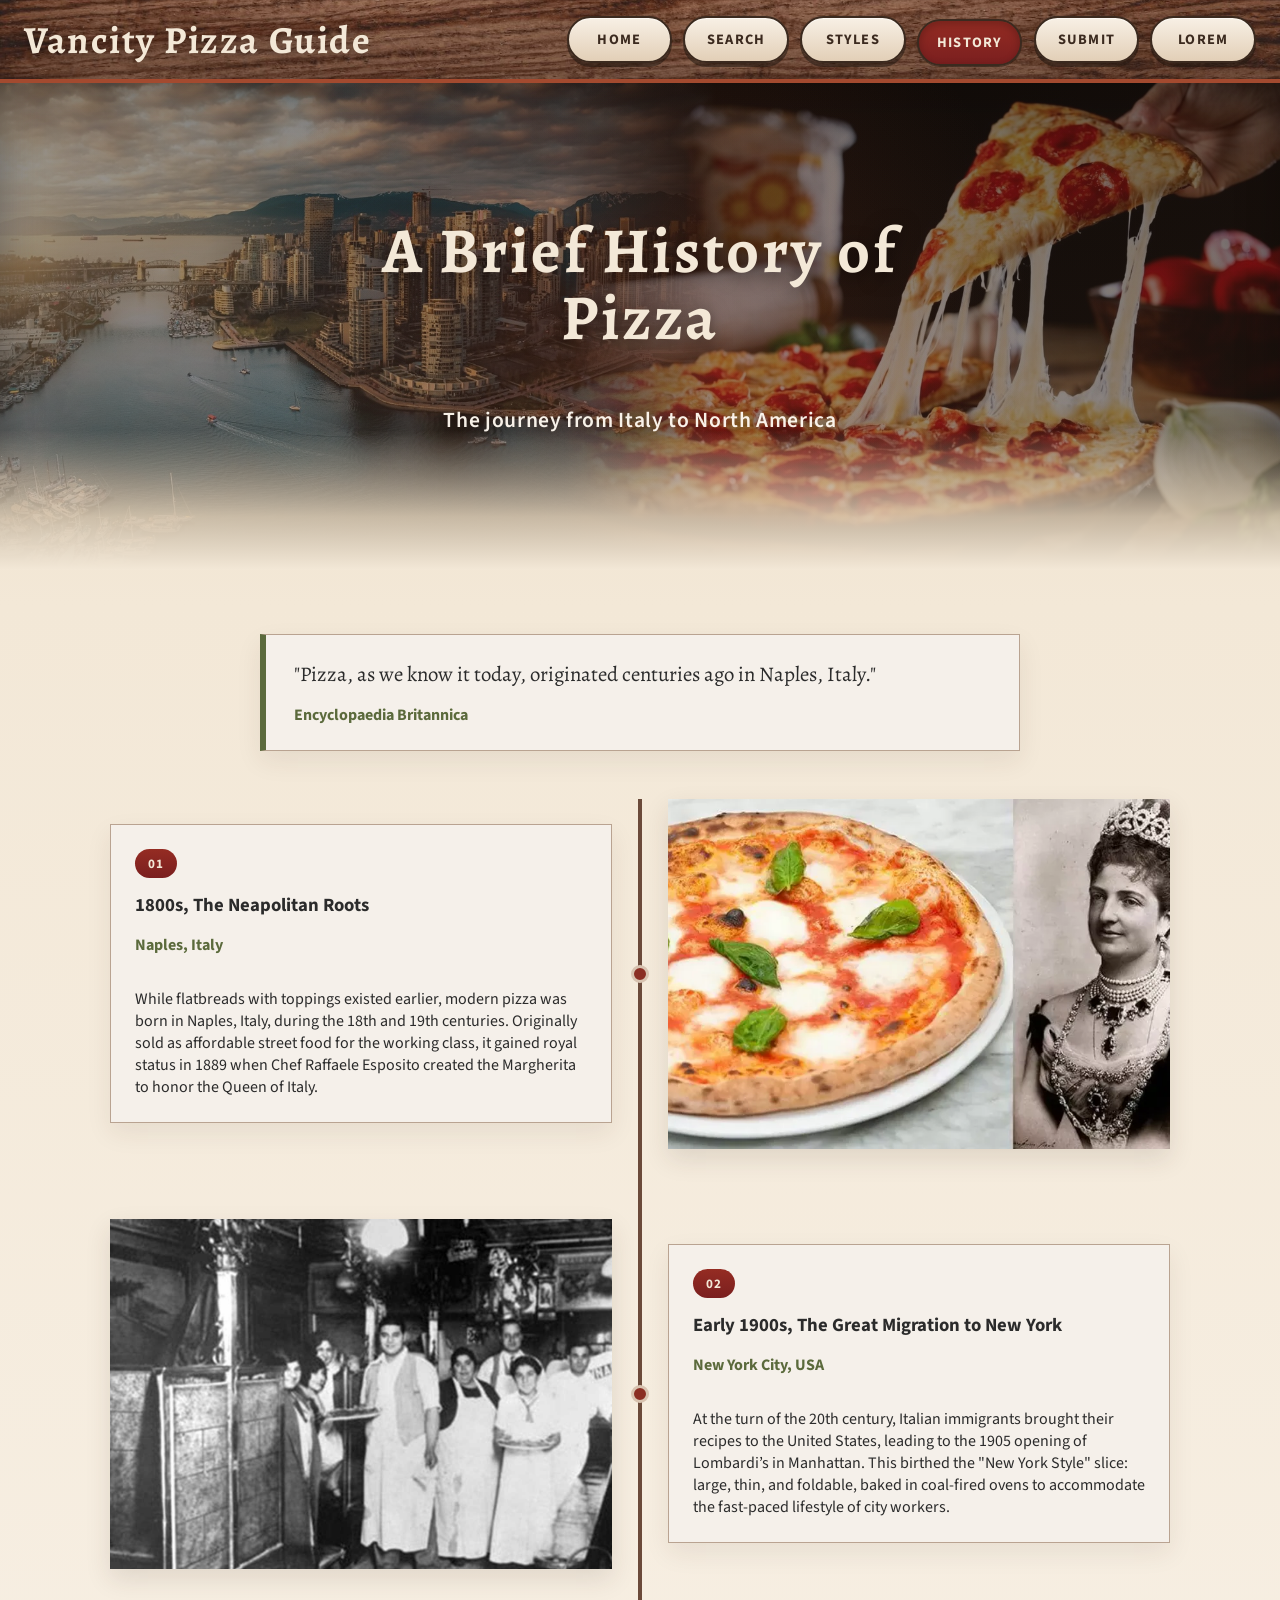
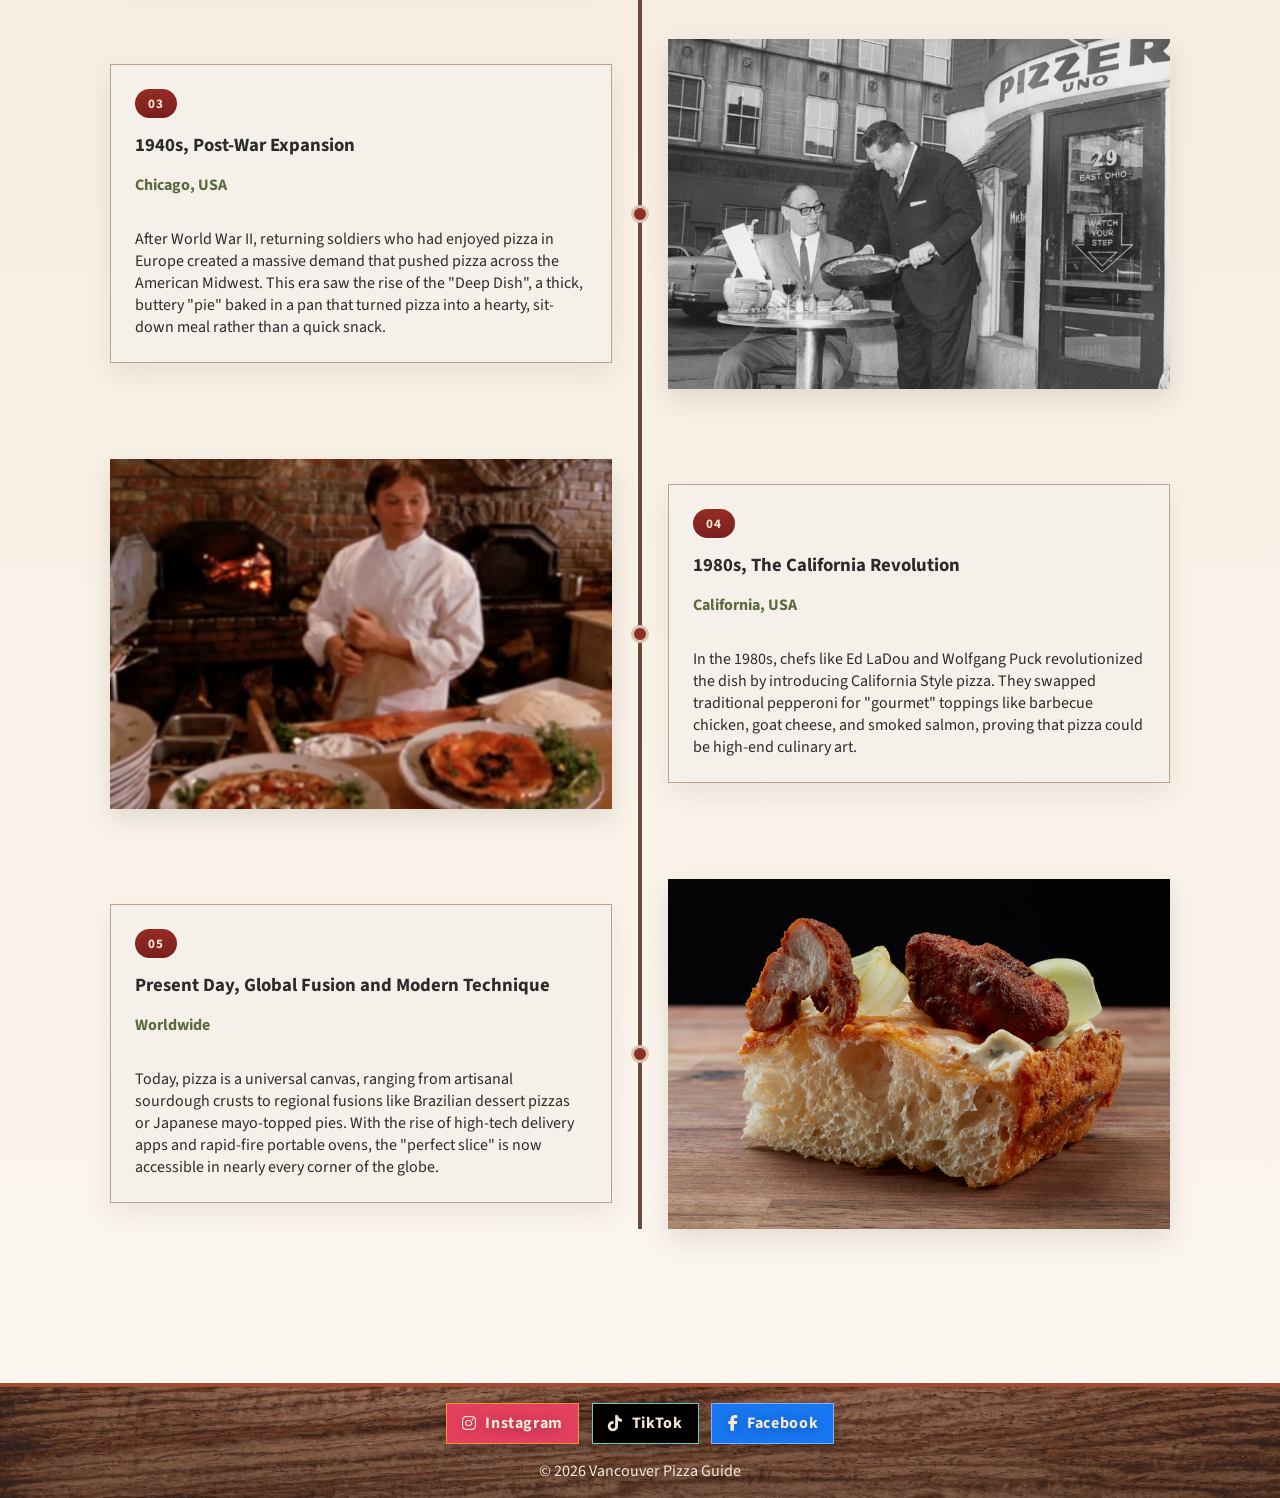
==== history.html @ bd34500e "Added more olive accent colors to specific elements" ====
<!DOCTYPE html>
<html lang="en">

    <!-- History – Shows a timeline explaining the historical development of pizza styles. -->
    <head>
        <meta charset="UTF-8">
        <meta name="viewport" content="width=device-width, initial-scale=1.0">
        <title>History | Vancity Pizza Guide</title>
        <link rel="stylesheet" href="css/styles.css">
        <link rel="stylesheet" href="https://cdnjs.cloudflare.com/ajax/libs/font-awesome/6.5.2/css/all.min.css">
    </head>

    <body>

        <header class="site-header">
            <div class="site-header__inner">
                <h1 class="site-title">
                    <a href="index.html">Vancity Pizza Guide</a>
                </h1>

                <nav class="site-nav">
                    <a href="index.html">Home</a>
                    <a href="search.html">Search</a>
                    <a href="styles.html">Styles</a>
                    <a href="history.html" class="is-current">History</a>
                    <a href="submit.html">Submit</a>
                    <a href="lorem.html">Lorem</a>
                </nav>
            </div>
        </header>

        <main>
            <section class="hero">
                <h2>A Brief History of Pizza</h2>
                <p>The journey from Italy to North America</p>
            </section>

            <section class="history-timeline">

                <blockquote class="history-quote" cite="https://www.britannica.com/topic/How-Was-Pizza-Invented">
                    <p>"Pizza, as we know it today, originated centuries ago in Naples, Italy."</p>
                    <cite>Encyclopaedia Britannica</cite>
                </blockquote>

                <!-- <h2 class="timeline-intro">
                    The deliciously diverse world of pizza styles grew out of different cities,
                    ovens, ingredients, and ways of eating.
                </h2> -->

                <ol class="timeline-list">
                    <li class="timeline-item">
                        <div class="timeline-image">
                            <img src="images/pizza-margarita.webp" alt="Queen Margherita">
                        </div>

                        <div class="timeline-content">
                            <h3>1800s, The Neapolitan Roots</h3>
                            <p class="timeline-location">Naples, Italy</p>
                            <p>
                                While flatbreads with toppings existed earlier, modern pizza was born in Naples, Italy, during the 18th and 19th centuries.
                                Originally sold as affordable street food for the working class,
                                it gained royal status in 1889 when Chef Raffaele Esposito created the Margherita to honor the Queen of Italy.
                            </p>
                        </div>
                    </li>

                    <li class="timeline-item">
                        <div class="timeline-image">
                            <img src="images/new-york-pizza.jpg" alt="Lombardies pizzeria NYC">
                        </div>

                        <div class="timeline-content">
                            <h3>Early 1900s, The Great Migration to New York</h3>
                            <p class="timeline-location">New York City, USA</p>
                            <p>
                                At the turn of the 20th century, Italian immigrants brought their recipes to the United States, leading to the 1905 opening of Lombardi’s in Manhattan.
                                This birthed the "New York Style" slice: large, thin, and foldable, baked in coal-fired ovens to accommodate the fast-paced lifestyle of city workers.
                            </p>
                        </div>
                    </li>

                    <li class="timeline-item">
                        <div class="timeline-image">
                            <img src="images/chicago-deep-dish.jpg" alt="Chicago deep dish pizza">
                        </div>

                        <div class="timeline-content">
                            <h3>1940s, Post-War Expansion</h3>
                            <p class="timeline-location">Chicago, USA</p>
                            <p>
                                After World War II, returning soldiers who had enjoyed pizza in Europe created a massive demand that pushed pizza across the American Midwest.
                                This era saw the rise of the "Deep Dish", a thick, buttery "pie" baked in a pan that turned pizza into a hearty, sit-down meal rather than a quick snack.
                            </p>
                        </div>
                    </li>

                    <li class="timeline-item">
                        <div class="timeline-image">
                            <img src="images/california-pizza.jpg" alt="California style pizza with fresh toppings">
                        </div>

                        <div class="timeline-content">
                            <h3>1980s, The California Revolution</h3>
                            <p class="timeline-location">California, USA</p>
                            <p>
                                In the 1980s, chefs like Ed LaDou and Wolfgang Puck revolutionized the dish by introducing California Style pizza.
                                They swapped traditional pepperoni for "gourmet" toppings like barbecue chicken, goat cheese, and smoked salmon, proving that pizza could be high-end culinary art.
                            </p>
                        </div>
                    </li>

                    <li class="timeline-item">
                        <div class="timeline-image">
                            <img src="images/moderist-pizza.jpg" alt="Modern artisanal pizza">
                        </div>

                        <div class="timeline-content">
                            <h3>Present Day, Global Fusion and Modern Technique</h3>
                            <p class="timeline-location">Worldwide</p>
                            <p>
                                Today, pizza is a universal canvas, ranging from artisanal sourdough crusts to regional fusions like Brazilian dessert pizzas or Japanese mayo-topped pies.
                                With the rise of high-tech delivery apps and rapid-fire portable ovens, the "perfect slice" is now accessible in nearly every corner of the globe.
                            </p>
                        </div>
                    </li>
                </ol>
            </section>

        </main>

        <footer>
            <div class="footer-socials">
                <a href="#" class="footer-social-link footer-social-link--instagram" title="Instagram">
                    <i class="fa-brands fa-instagram"></i>
                    <span>Instagram</span>
                </a>
                <a href="#" class="footer-social-link footer-social-link--tiktok" title="TikTok">
                    <i class="fa-brands fa-tiktok"></i>
                    <span>TikTok</span>
                </a>
                <a href="#" class="footer-social-link footer-social-link--facebook" title="Facebook">
                    <i class="fa-brands fa-facebook-f"></i>
                    <span>Facebook</span>
                </a>
            </div>
            <p>&copy; 2026 Vancouver Pizza Guide</p>
        </footer>
        
    </body>
</html>
---- css/styles.css ----
@import url("https://fonts.googleapis.com/css2?family=Alegreya:wght@600;700&family=Source+Sans+3:wght@400;600;700&display=swap");

/* ==================== Base layout ==================== */
:root {
    --deep-brick: #7a1f1f;
    --burnt-clay: #a34a2f;
    --dark-wood: #3b2a1f;
    --parchment: #f3e8d7;
    --olive-accent: #5b6a3c;
    --soft-charcoal: #2b2b2b;
    --button-shadow: rgba(34, 22, 15, 0.55);
    --page-gutter: clamp(1rem, 3vw, 2rem);
    --font-body: "Source Sans 3", sans-serif;
    --font-display: "Alegreya", serif;
}

*,
*::before,
*::after {
    box-sizing: border-box;
}

body {
    margin: 0;
    min-height: 100vh;
    display: flex;
    flex-direction: column;
    background-color: #ead9c0;
    color: var(--soft-charcoal);
    font-family: var(--font-body);
}

img {
    max-width: 100%;
}

a {
    color: var(--deep-brick);
}

main {
    flex: 1 0 auto;
    padding: 2rem var(--page-gutter) 4rem;
    background: linear-gradient(180deg, #ead9c0 0%, var(--parchment) 18%, #fbf6ef 100%);
}

main > section:not(.hero) > h2 {
    max-width: 700px;
    margin: 0 auto 1.5rem;
    padding: 0.3rem 0 0.45rem;
    font-family: var(--font-display);
    font-size: 3rem;
    line-height: 1.15;
    text-align: center;
    color: var(--deep-brick);
}


/* ==================== Hero ==================== */

.hero {
    position: relative;
    margin: -2rem calc(var(--page-gutter) * -1) 2.75rem;
    min-height: clamp(320px, 38vw, 520px);
    padding: clamp(5rem, 9vw, 8rem) var(--page-gutter);
    display: grid;
    place-items: center;
    text-align: center;
    overflow: hidden;
    background-image:
        linear-gradient(rgba(25, 18, 13, 0.55), rgba(59, 42, 31, 0.42)),
        url("../images/vancouver-pizza-banner-blend.jpg");
    background-position: center;
    background-size: cover;
    box-shadow:
        inset 0 16px 36px rgba(0, 0, 0, 0.16),
        inset 0 -22px 44px rgba(0, 0, 0, 0.32);
    color: var(--parchment);
}

.hero::before,
.hero::after {
    content: "";
    position: absolute;
    inset: 0;
}

.hero::before {
    background:
        radial-gradient(circle at center, rgba(163, 74, 47, 0.22) 0%, rgba(163, 74, 47, 0) 58%),
        linear-gradient(90deg, rgba(243, 232, 215, 0.15) 0%, rgba(243, 232, 215, 0) 38%, rgba(43, 27, 21, 0.22) 100%);
}

.hero::after {
    inset: auto 0 0;
    height: clamp(80px, 12vw, 140px);
    background: linear-gradient(180deg, rgba(243, 232, 215, 0) 0%, rgba(234, 217, 192, 0.82) 62%, rgba(243, 232, 215, 1) 100%);
}

.hero > * {
    position: relative;
    z-index: 1;
    max-width: 42rem;
}

.hero h2 {
    margin: 0;
    font-family: var(--font-display);
    font-size: clamp(2.5rem, 5vw, 4.75rem);
    line-height: 1.05;
    letter-spacing: 0.04em;
    text-shadow: 0 4px 18px rgba(0, 0, 0, 0.5);
}

.hero p {
    margin: 1rem auto 0;
    font-size: clamp(1.05rem, 1.8vw, 1.35rem);
    font-weight: 600;
    letter-spacing: 0.03em;
    color: rgba(255, 249, 240, 0.96);
    text-shadow: 0 3px 14px rgba(0, 0, 0, 0.45);
}


/* ==================== Header ==================== */

.site-header {
    background-image:
        linear-gradient(rgba(43, 27, 21, 0.36), rgba(43, 27, 21, 0.52)),
        url("../images/wood-texture.jpg");
    background-position: center;
    background-size: cover;
    border-bottom: 4px solid var(--burnt-clay);
    box-shadow: 0 12px 28px rgba(59, 42, 31, 0.2);
}

.site-header__inner {
    max-width: 1600px;
    margin: 0 auto;
    padding: 1rem 1.5rem;
    display: flex;
    align-items: center;
    justify-content: space-between;
    gap: 1.5rem;
}

.site-title {
    margin: 0;
    font-family: var(--font-display);
    font-size: clamp(1.9rem, 3vw, 2.75rem);
    font-weight: 700;
    letter-spacing: 0.04em;
    line-height: 1.1;
}

.site-title a {
    color: var(--parchment);
    text-decoration: none;
    text-shadow: 0 2px 12px rgba(0, 0, 0, 0.35);
}

.site-title a:hover,
.site-title a:focus-visible {
    color: #fff9ef;
}

/* ==================== Nav Bar ==================== */

.site-nav {
    display: flex;
    flex-wrap: wrap;
    justify-content: flex-end;
    gap: 0.7rem;
}

.site-nav a {
    display: inline-flex;
    align-items: center;
    justify-content: center;
    min-width: 6.6rem;
    padding: 0.7rem 1rem;
    border: 2px solid var(--dark-wood);
    border-radius: 999px;
    background: linear-gradient(180deg, #f8f0e5 0%, #e2cfb7 100%);
    box-shadow:
        inset 0 1px 0 rgba(255, 255, 255, 0.55),
        0 4px 0 var(--button-shadow);
    color: var(--dark-wood);
    font-size: 0.9rem;
    font-weight: 700;
    letter-spacing: 0.08em;
    text-decoration: none;
    text-transform: uppercase;
    transition:
        transform 160ms ease,
        box-shadow 160ms ease,
        background 160ms ease,
        color 160ms ease;
}

.site-nav a:hover,
.site-nav a:focus-visible {
    background: linear-gradient(180deg, #bc6646 0%, var(--burnt-clay) 100%);
    box-shadow:
        inset 0 1px 0 rgba(255, 255, 255, 0.2),
        0 4px 0 var(--button-shadow);
    color: var(--parchment);
}

.site-nav a:active,
.site-nav a.is-current {
    background: linear-gradient(180deg, #952c23 0%, var(--deep-brick) 100%);
    box-shadow:
        inset 0 3px 8px rgba(0, 0, 0, 0.24),
        0 1px 0 var(--button-shadow);
    color: var(--parchment);
    transform: translateY(3px);
}

.site-nav a:focus-visible,
.site-title a:focus-visible {
    outline: 3px solid var(--olive-accent);
    outline-offset: 3px;
}

/* ==================== Footer ==================== */
footer {
    padding: 1rem 1.5rem;
    text-align: center;
    background-image:
        linear-gradient(rgba(43, 27, 21, 0.36), rgba(43, 27, 21, 0.52)),
        url("../images/wood-texture.jpg");
    background-position: center;
    background-size: cover;
    border-top: 4px solid var(--burnt-clay);
    color: var(--parchment);
    text-shadow: 0 2px 12px rgba(0, 0, 0, 0.35);
}

footer p {
    margin: 0;
}

.footer-socials {
    display: flex;
    flex-wrap: wrap;
    justify-content: center;
    gap: 0.8rem;
    margin-bottom: 1rem;
}

.footer-social-link {
    display: inline-flex;
    align-items: center;
    gap: 0.55rem;
    padding: 0.55rem 0.95rem;
    border: 1px solid transparent;
    color: var(--parchment);
    text-decoration: none;
    font-weight: 700;
    letter-spacing: 0.04em;
    box-shadow: 0 6px 14px rgba(0, 0, 0, 0.22);
    transition:
        background 160ms ease,
        box-shadow 160ms ease,
        transform 160ms ease,
        border-color 160ms ease;
}

.footer-social-link:hover,
.footer-social-link:focus-visible {
    transform: translateY(-2px);
    box-shadow: 0 10px 18px rgba(0, 0, 0, 0.28);
}

.footer-socials i {
    font-size: 1rem;
}

.footer-social-link--instagram {
    background: #e4405f;
    border-color: #f09433;
}

.footer-social-link--instagram:hover,
.footer-social-link--instagram:focus-visible {
    background: #f04f6d;
    border-color: #f7aa53;
}

.footer-social-link--tiktok {
    background: #010101;
    border-color: #69c9d0;
}

.footer-social-link--tiktok:hover,
.footer-social-link--tiktok:focus-visible {
    background: #171717;
    border-color: #8ce2e8;
}

.footer-social-link--facebook {
    background: #1877f2;
    border-color: #7fb2ff;
}

.footer-social-link--facebook:hover,
.footer-social-link--facebook:focus-visible {
    background: #2a86ff;
    border-color: #a3c8ff;
}



/* ==================== Home Page ==================== */

.site-description a {
    color: var(--olive-accent);
    font-weight: 700;
    text-decoration-thickness: 2px;
    text-underline-offset: 0.16em;
}

.site-description a:hover,
.site-description a:focus-visible {
    color: var(--deep-brick);
}


/* ==================== Search Page ==================== */
.search-form {
    display: grid;
    gap: 1rem;
    max-width: 700px;
}

.form-row {
    display: flex;
    flex-direction: column;
    gap: 0.4rem;
}

.form-row label {
    color: var(--olive-accent);
    font-weight: 700;
}

.search-form select {
    width: 100%;
    padding: 0.75rem 0.9rem;
    font-family: inherit;
    font-size: 1rem;
    border: 1px solid #9b8f83;
    background-color: rgba(255, 255, 255, 0.75);
    color: #2b1b15;
    box-sizing: border-box;
    transition:
        border-color 160ms ease,
        box-shadow 160ms ease,
        background-color 160ms ease;
}

.search-form select:focus-visible,
.recommendation-form input:focus-visible,
.recommendation-form select:focus-visible,
.recommendation-form textarea:focus-visible {
    border-color: var(--olive-accent);
    outline: 3px solid rgba(91, 106, 60, 0.18);
    box-shadow: 0 0 0 4px rgba(91, 106, 60, 0.14);
    background-color: #fffdf8;
}

.form-buttons {
    display: flex;
    gap: 1rem;
}

.form-buttons button,
.form-button button {
    min-width: 140px;
    padding: 0.7rem 1.15rem;
    border: 1px solid #44512d;
    border-radius: 999px;
    background: linear-gradient(180deg, #6d7d49 0%, var(--olive-accent) 100%);
    box-shadow:
        inset 0 1px 0 rgba(255, 255, 255, 0.18),
        0 4px 0 rgba(48, 57, 31, 0.55);
    color: var(--parchment);
    font-family: inherit;
    font-size: 0.95rem;
    font-weight: 700;
    letter-spacing: 0.05em;
    text-transform: uppercase;
    cursor: pointer;
    transition:
        transform 160ms ease,
        box-shadow 160ms ease,
        background 160ms ease;
}

.form-buttons button:hover,
.form-buttons button:focus-visible,
.form-button button:hover,
.form-button button:focus-visible {
    background: linear-gradient(180deg, #7a8d53 0%, #647444 100%);
    box-shadow:
        inset 0 1px 0 rgba(255, 255, 255, 0.22),
        0 4px 0 rgba(48, 57, 31, 0.55);
}

.form-buttons button:active,
.form-button button:active {
    transform: translateY(3px);
    box-shadow:
        inset 0 3px 8px rgba(0, 0, 0, 0.2),
        0 1px 0 rgba(48, 57, 31, 0.55);
}

.results-grid {
    display: grid;
    gap: 1rem;
    margin-top: 1rem;
}

.result-card {
    padding: 1rem 1.1rem 1.15rem;
    border: 1px solid #c7baa8;
    border-top: 5px solid var(--olive-accent);
    border-radius: 12px;
    background: linear-gradient(180deg, #fffdfa 0%, #f7f0e6 100%);
    box-shadow: 0 10px 20px rgba(59, 42, 31, 0.08);
}

.result-card h3 {
    margin: 0 0 0.85rem;
    color: var(--deep-brick);
}

.result-card strong {
    color: var(--olive-accent);
}

.name-link {
    color: inherit;
    text-decoration-thickness: 2px;
    text-underline-offset: 0.14em;
}

.name-link:hover,
.name-link:focus-visible {
    color: var(--olive-accent);
}

#results-message {
    color: var(--olive-accent);
    font-weight: 700;
}

/* ==================== Styles Page ==================== */

.styles-overview {
    max-width: 1100px;
    margin: 0 auto 1.5rem;
    padding: 1.75rem 2rem;
    background: #f5f0ea;
    border: 1px solid #b9a391;
    box-shadow: 0 10px 24px rgba(59, 42, 31, 0.08);
}

.styles-highlight-list {
    margin: 0;
    padding-left: 1.4rem;
    display: grid;
    gap: 0.85rem;
}

.styles-highlight-list li::marker {
    color: var(--olive-accent);
}

.table-wrapper {
    max-width: 1100px;
    margin: 0 auto;
    padding: 1.5rem;
    border: 1px solid #b9a391;
    background: #f5f0ea;
    overflow-x: auto;
}

.pizza-styles-table {
    width: 100%;
    border-collapse: collapse;
    min-width: 760px;
    margin: 0;
    background-color: #fffdf8;
    border: 1px solid #c8b39f;
    font-size: 1rem;
}

.pizza-styles-table caption {
    caption-side: top;
    margin-bottom: 1.1rem;
    font-family: var(--font-display);
    font-size: 1.75rem;
    font-weight: 700;
    text-align: left;
    color: var(--deep-brick);
    letter-spacing: 0.03em;
}

.pizza-styles-table th,
.pizza-styles-table td {
    border: 1px solid #d4bfab;
    padding: 0.9rem 1rem;
    text-align: left;
    vertical-align: top;
}

.pizza-styles-table thead th {
    background: linear-gradient(180deg, #952c23 0%, var(--deep-brick) 100%);
    color: var(--parchment);
    font-family: var(--font-display);
    letter-spacing: 0.04em;
}

.pizza-styles-table tbody th {
    background-color: #ead9c0;
    color: var(--dark-wood);
    font-weight: 700;
}

.pizza-styles-table tbody tr:nth-child(even) {
    background-color: #f8efe3;
}

.pizza-styles-table tbody tr:hover {
    background-color: #efe1cf;
}

.pizza-styles-table tbody tr:hover th,
.pizza-styles-table tbody tr:hover td {
    background-color: #efe1cf;
}

/* ==================== History Page ==================== */

/* Timeline Styling*/
.history-timeline {
    max-width: 1100px;
    margin: 0 auto;
    padding: 20px;
}

.history-quote {
    max-width: 760px;
    margin: 0 auto 3rem;
    padding: 1.5rem 1.75rem;
    background: #f5f0ea;
    border: 1px solid #b9a391;
    border-left: 6px solid var(--olive-accent);
    box-shadow: 0 10px 24px rgba(59, 42, 31, 0.08);
}

.history-quote p {
    margin: 0;
    font-family: var(--font-display);
    font-size: 1.3rem;
    line-height: 1.5;
}

.history-quote cite {
    display: block;
    margin-top: 0.85rem;
    font-style: normal;
    font-weight: 700;
    color: var(--olive-accent);
}

.timeline-list {
    position: relative;
    margin: 0;
    padding: 0;
    list-style: none;
    counter-reset: timeline-step;
}

.timeline-list::before {
    content: "";
    position: absolute;
    top: 0;
    bottom: 0;
    left: 50%;
    transform: translateX(-50%);
    width: 4px;
    background: #6b4a3a;
}

.timeline-item {
    position: relative;
    display: grid;
    grid-template-columns: 1fr 1fr;
    column-gap: 56px;
    align-items: center;
    margin-bottom: 70px;
    counter-increment: timeline-step;
}

.timeline-item::after {
    content: "";
    position: absolute;
    top: 50%;
    left: 50%;
    transform: translate(-50%, -50%);
    width: 18px;
    height: 18px;
    border-radius: 50%;
    background: #8b2e23;
    border: 3px solid #d8c3b0;
    z-index: 2;
}

.timeline-content,
.timeline-image {
    width: 100%;
    box-sizing: border-box;
}

.timeline-content {
    background: #f5f0ea;
    border: 1px solid #b9a391;
    padding: 24px;
    min-height: 240px;
    display: flex;
    flex-direction: column;
    justify-content: center;
    box-shadow: 0 10px 24px rgba(59, 42, 31, 0.08);
}

.timeline-content::before {
    content: "0" counter(timeline-step);
    align-self: flex-start;
    margin-bottom: 0.85rem;
    padding: 0.35rem 0.8rem;
    border-radius: 999px;
    background: linear-gradient(180deg, #952c23 0%, var(--deep-brick) 100%);
    color: var(--parchment);
    font-size: 0.82rem;
    font-weight: 700;
    letter-spacing: 0.08em;
}

.timeline-image {
    min-height: 250px;
    background: #000000;
    overflow: hidden;
    box-shadow: 0 10px 24px rgba(59, 42, 31, 0.12);
}

.timeline-image img {
    display: block;
    width: 100%;
    height: 350px;
    object-fit: cover;
}

/* odd rows: text left, image right */
.timeline-item:nth-of-type(odd) .timeline-content {
    grid-column: 1;
    grid-row: 1;
}

.timeline-item:nth-of-type(odd) .timeline-image {
    grid-column: 2;
    grid-row: 1;
}

/* even rows: image left, text right */
.timeline-item:nth-of-type(even) .timeline-content {
    grid-column: 2;
    grid-row: 1;
}

.timeline-item:nth-of-type(even) .timeline-image {
    grid-column: 1;
    grid-row: 1;
}

.timeline-content h3 {
    margin: 0 0 16px;
}

.timeline-location {
    margin: 0 0 16px;
    font-weight: 700;
    color: var(--olive-accent);
}

.timeline-content p:last-child {
    margin-bottom: 0;
}




/* ==================== Submit Page ==================== */


/* Form Styling */
.recommendation-form-section {
    max-width: 640px;
    margin: 0 auto;
    padding: 2rem 1.5rem;
    text-align: center;
}

.recommendation-form-section p {
    margin-bottom: 1.5rem;
    font-size: 1.1rem;
    font-weight: 700;
}

.recommendation-form {
    text-align: left;
}

.form-group {
    margin-bottom: 0.9rem;
}

.recommendation-form input,
.recommendation-form select,
.recommendation-form textarea {
    width: 100%;
    padding: 0.75rem 0.9rem;
    font-family: inherit;
    font-size: 1rem;
    border: 1px solid #9b8f83;
    background-color: rgba(255, 255, 255, 0.65);
    color: #2b1b15;
    box-sizing: border-box;
}

.recommendation-form textarea {
    resize: vertical;
    min-height: 120px;
}

.checkbox-group {
    display: flex;
    align-items: flex-start;
    gap: 0.55rem;
    margin: 1rem 0 1.5rem;
}

.checkbox-group input[type="checkbox"] {
    width: auto;
    margin-top: 0.2rem;
    accent-color: var(--olive-accent);
}

.form-button {
    text-align: center;
}

.form-button button {
    min-width: 160px;
}

.visually-hidden {
    position: absolute;
    width: 1px;
    height: 1px;
    margin: -1px;
    padding: 0;
    border: 0;
    overflow: hidden;
    clip: rect(0 0 0 0);
}

/* ==================== Lorem Page ==================== */
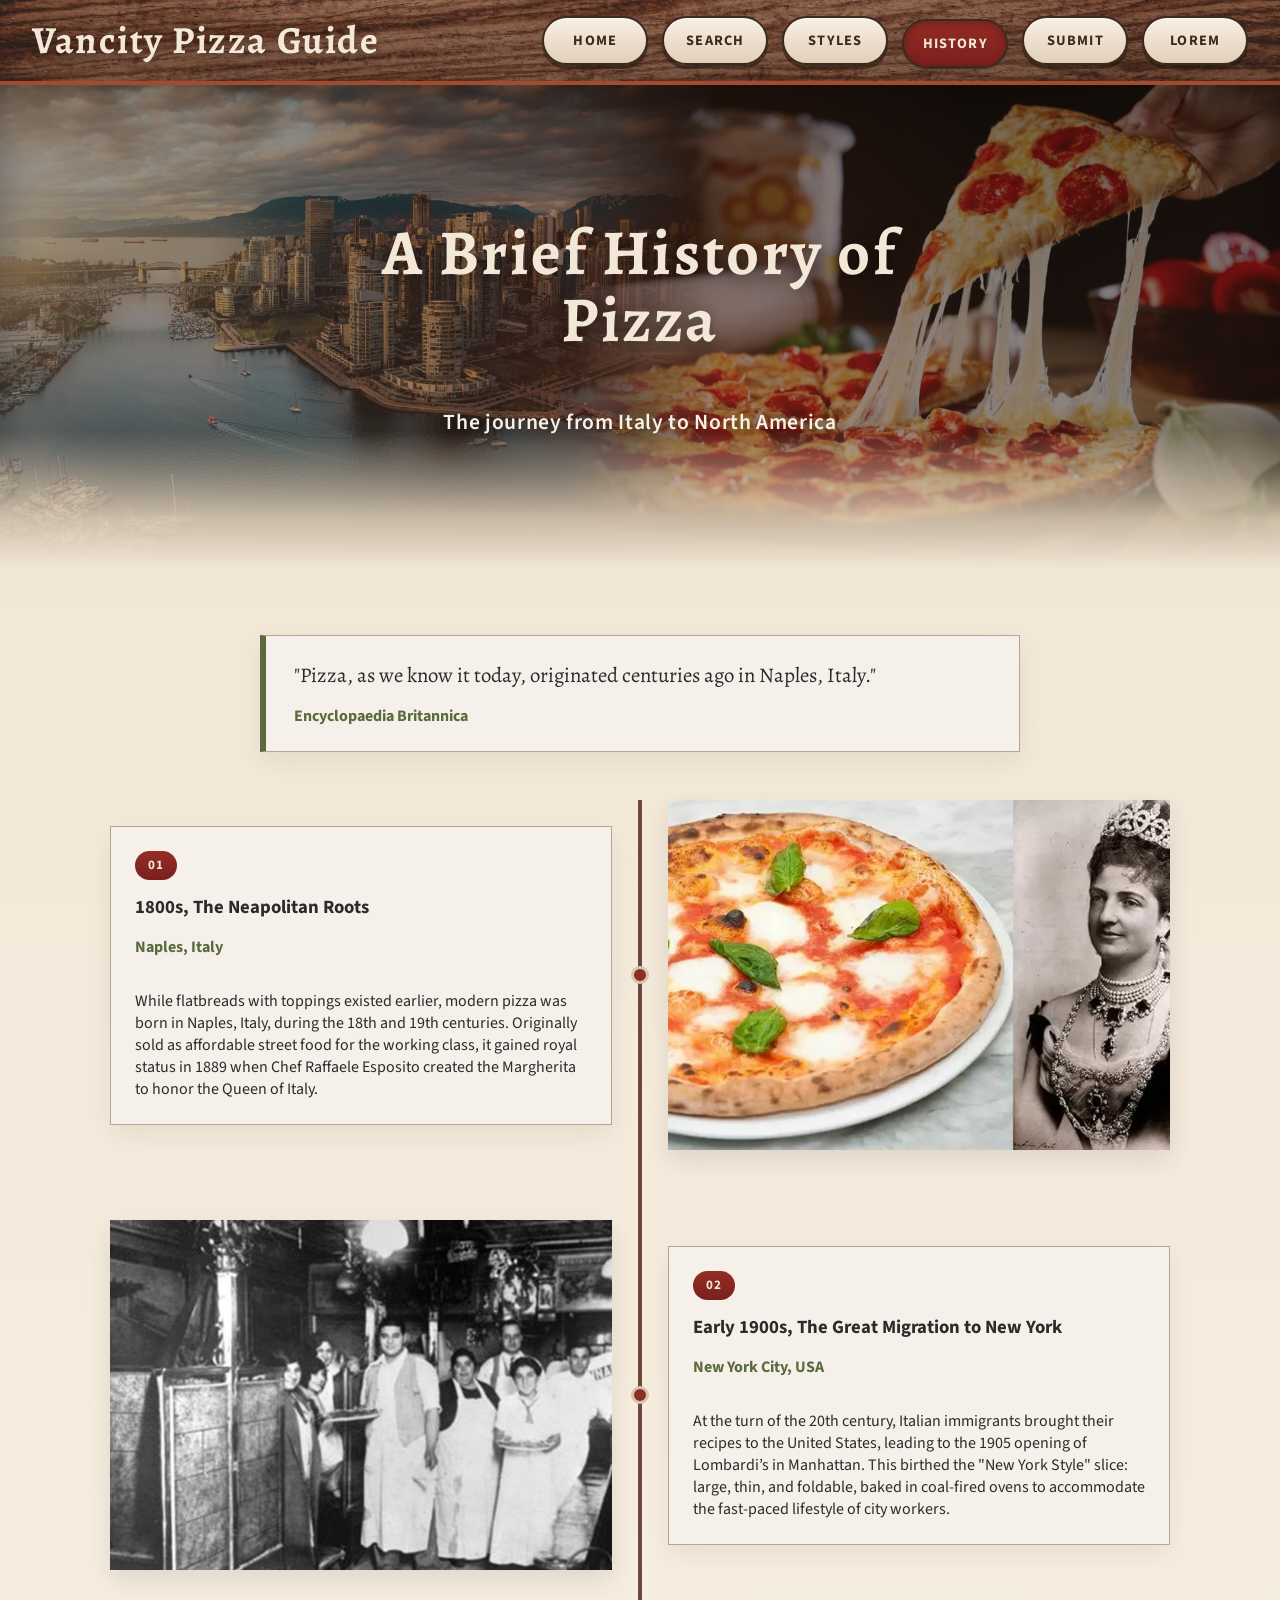
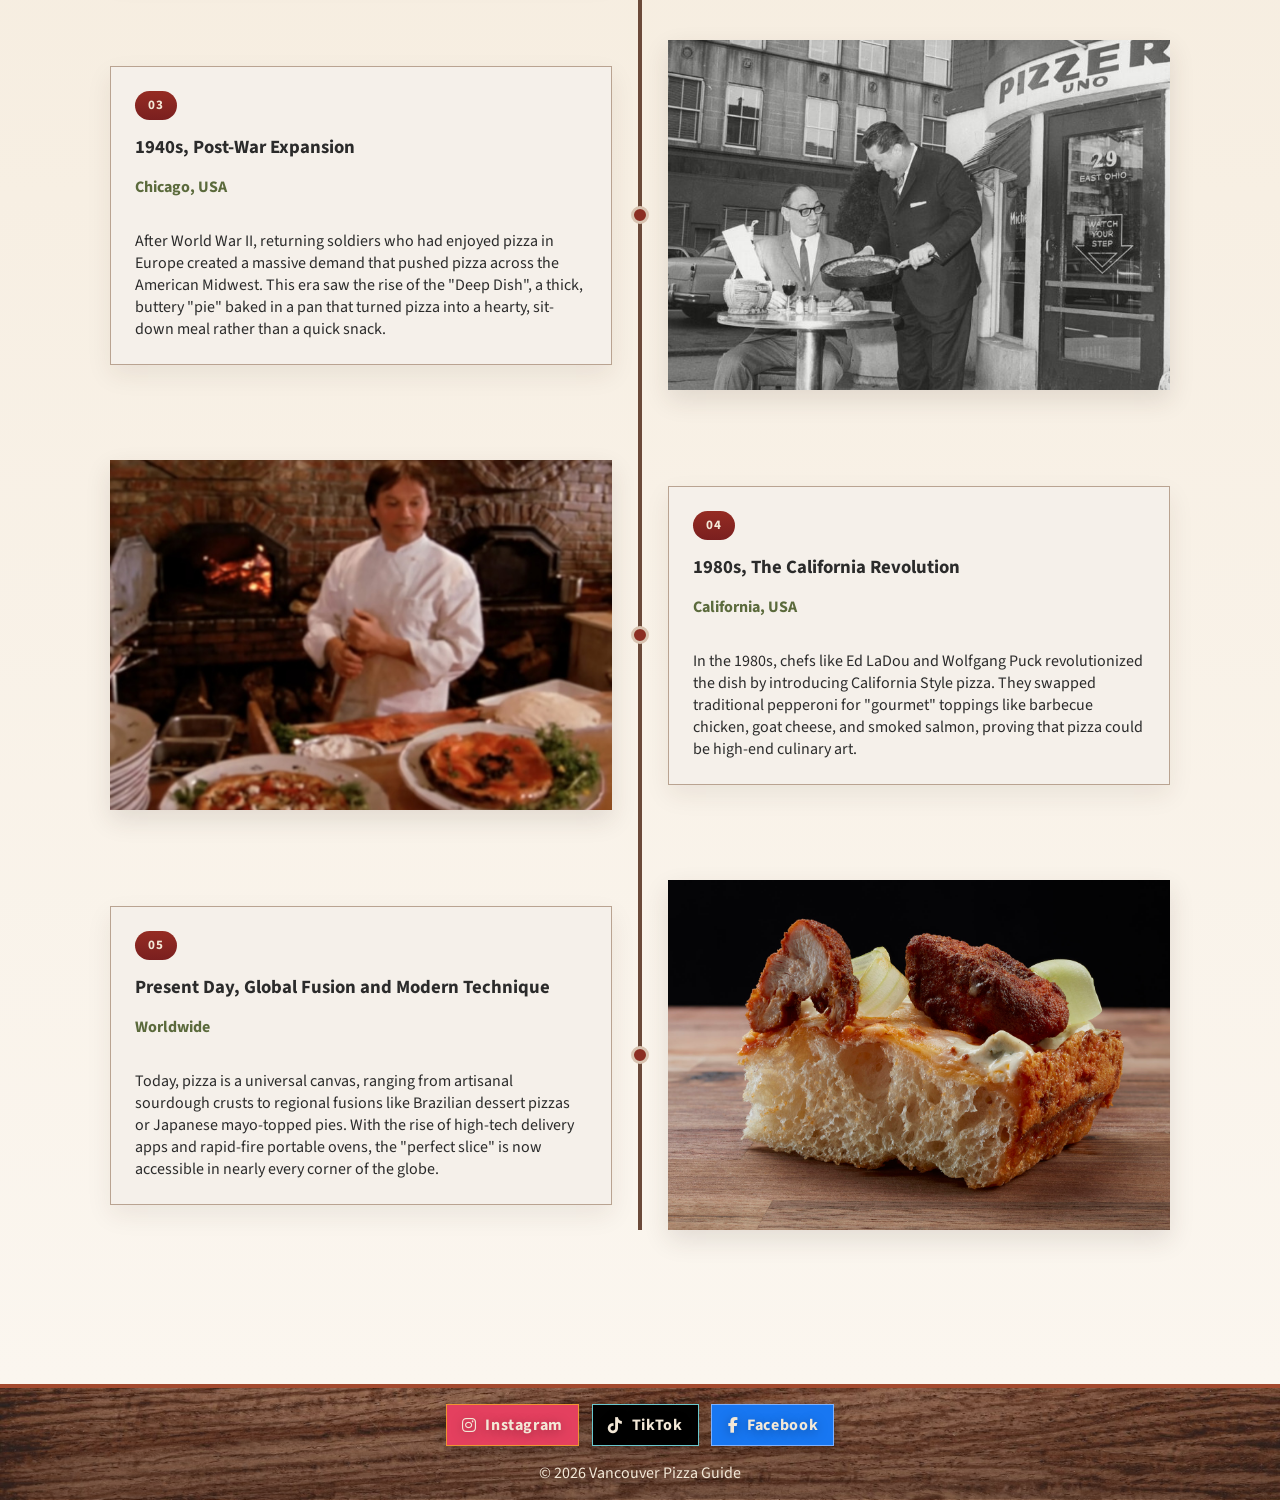
==== commit b9b71464: "Created menu button and responsive functionality for nav bar" ====
--- a/history.html
+++ b/history.html
@@ -8,6 +8,7 @@
         <title>History | Vancity Pizza Guide</title>
         <link rel="stylesheet" href="css/styles.css">
         <link rel="stylesheet" href="https://cdnjs.cloudflare.com/ajax/libs/font-awesome/6.5.2/css/all.min.css">
+        <script src="js/nav.js" defer></script>
     </head>
 
     <body>
@@ -17,6 +18,10 @@
                 <h1 class="site-title">
                     <a href="index.html">Vancity Pizza Guide</a>
                 </h1>
+
+                <button class="menu-toggle" type="button">
+                    <img src="images/icons/menu-icon.png" alt="Menu">
+                </button>
 
                 <nav class="site-nav">
                     <a href="index.html">Home</a>
--- a/css/styles.css
+++ b/css/styles.css
@@ -142,6 +142,7 @@
     align-items: center;
     justify-content: space-between;
     gap: 1.5rem;
+    flex-wrap: wrap;
 }
 
 .site-title {
@@ -164,20 +165,67 @@
     color: #fff9ef;
 }
 
+
 /* ==================== Nav Bar ==================== */
 
-.site-nav {
-    display: flex;
-    flex-wrap: wrap;
-    justify-content: flex-end;
-    gap: 0.7rem;
-}
-
-.site-nav a {
-    display: inline-flex;
+.menu-toggle {
+    display: none;
     align-items: center;
     justify-content: center;
-    min-width: 6.6rem;
+    width: 4rem;
+    height: 4rem;
+    padding: 0.8rem;
+    border: 2px solid var(--parchment);
+    border-radius: 50%;
+    background: var(--burnt-clay);
+    box-shadow:
+        inset 0 1px 0 rgba(255, 255, 255, 0.55),
+        0 4px 0 var(--button-shadow);
+    cursor: pointer;
+    transition:
+        transform 160ms ease,
+        box-shadow 160ms ease,
+        background 160ms ease;
+}
+
+.menu-toggle img {
+    display: block;
+    max-width: 3.2rem;
+}
+
+/* .menu-toggle:hover,
+.menu-toggle:focus-visible,
+.site-header.nav-open .menu-toggle {
+    background: linear-gradient(180deg, #bc6646 0%, var(--burnt-clay) 100%);
+    box-shadow:
+        inset 0 1px 0 rgba(255, 255, 255, 0.2),
+        0 4px 0 var(--button-shadow);
+    transform: translateY(-1px);
+} */
+
+.menu-toggle:active {
+    transform: translateY(3px);
+    box-shadow:
+        inset 0 3px 8px rgba(0, 0, 0, 0.24),
+        0 1px 0 var(--button-shadow);
+}
+
+
+
+.site-nav {
+    width: 100%;
+    display: flex;
+    flex-direction: column;
+    align-items: stretch;
+    gap: 0.7rem;
+}
+
+.site-nav a {
+    display: flex;
+    align-items: center;
+    justify-content: center;
+    width: 100%;
+    min-width: 0;
     padding: 0.7rem 1rem;
     border: 2px solid var(--dark-wood);
     border-radius: 999px;
@@ -218,9 +266,34 @@
 }
 
 .site-nav a:focus-visible,
-.site-title a:focus-visible {
+.site-title a:focus-visible,
+.menu-toggle:focus-visible {
     outline: 3px solid var(--olive-accent);
     outline-offset: 3px;
+}
+
+.site-header__inner {
+    display: grid;
+    grid-template-columns: minmax(0, 1fr) auto;
+    align-items: center;
+}
+
+.site-title {
+    min-width: 0;
+}
+
+.site-header.nav-ready .menu-toggle {
+    display: inline-flex;
+    justify-self: end;
+}
+
+.site-header.nav-ready .site-nav {
+    display: none;
+    grid-column: 1 / -1;
+}
+
+.site-header.nav-ready.nav-open .site-nav {
+    display: flex;
 }
 
 /* ==================== Footer ==================== */
@@ -778,3 +851,76 @@
 }
 
 /* ==================== Lorem Page ==================== */
+
+/* ==================== Media Queries ==================== */
+
+/* Small mobile layout: 300px maximum width */
+@media (max-width: 320px) {
+
+    /**/
+    .site-title {
+        width: min-content;
+    }
+
+    .site-title a {
+        display: block;
+        line-height: 1;
+    }
+}
+
+/* Tablet layout: 768px minimum width */
+@media (min-width: 768px) {
+    .site-header__inner {
+        display: flex;
+        flex-wrap: nowrap;
+    }
+
+    .site-header.nav-ready .menu-toggle,
+    .menu-toggle {
+        display: none;
+    }
+
+    .site-header.nav-ready .site-nav,
+    .site-header.nav-ready.nav-open .site-nav,
+    .site-nav {
+        width: 22rem;
+        margin-left: auto;
+        display: grid;
+        grid-template-columns: repeat(3, minmax(0, 1fr));
+        align-items: stretch;
+    }
+
+    .site-nav a {
+        width: 100%;
+        min-width: 0;
+    }
+}
+
+/* Desktop layout: 1024px minimum width */
+@media (min-width: 1024px) {
+    .site-header__inner {
+        padding: 1rem 2rem;
+    }
+}
+
+/* Wide desktop layout: 1087px minimum width */
+@media (min-width: 1087px) {
+    .site-header.nav-ready .site-nav,
+    .site-header.nav-ready.nav-open .site-nav,
+    .site-nav {
+        width: auto;
+        margin-left: 0;
+        display: flex;
+        flex-direction: row;
+        flex-wrap: wrap;
+        justify-content: flex-end;
+        align-items: center;
+        gap: 0.9rem;
+    }
+
+    .site-nav a {
+        width: auto;
+        min-width: 6.6rem;
+        padding: 0.75rem 1.1rem;
+    }
+}
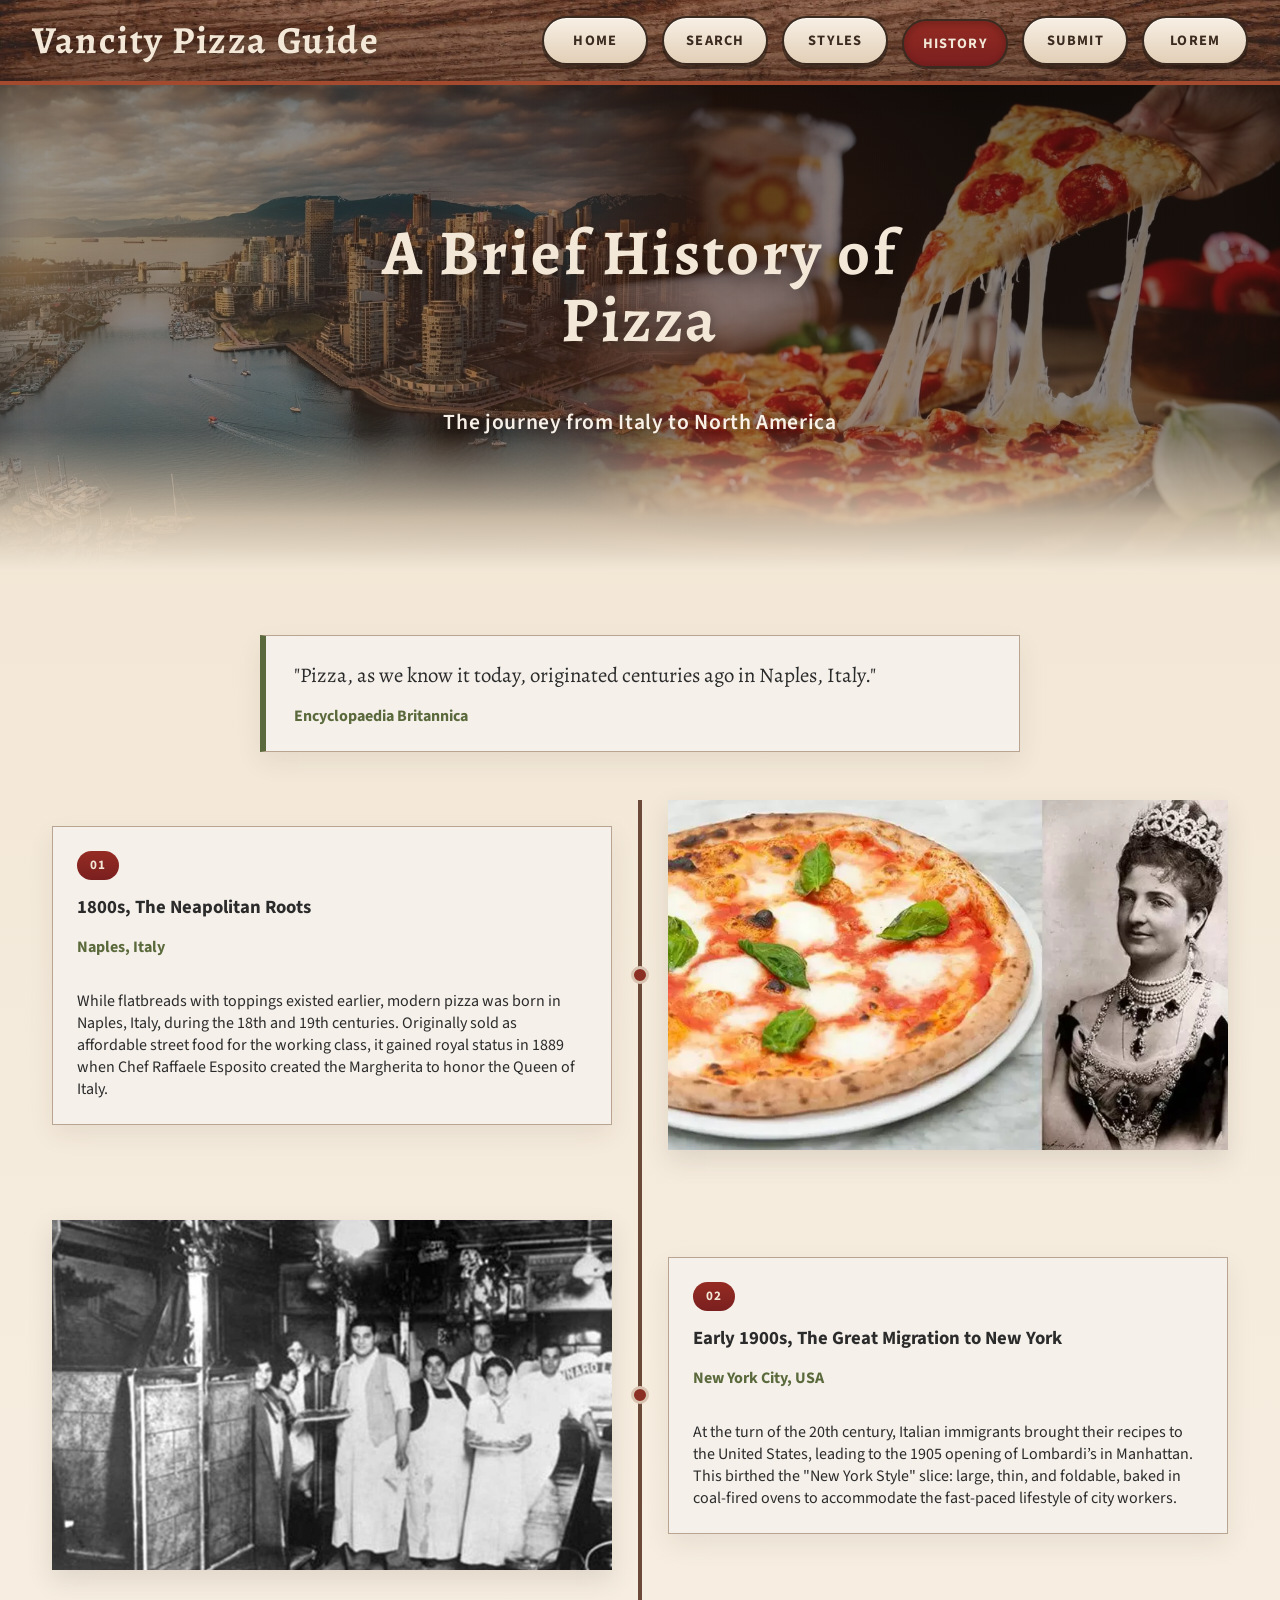
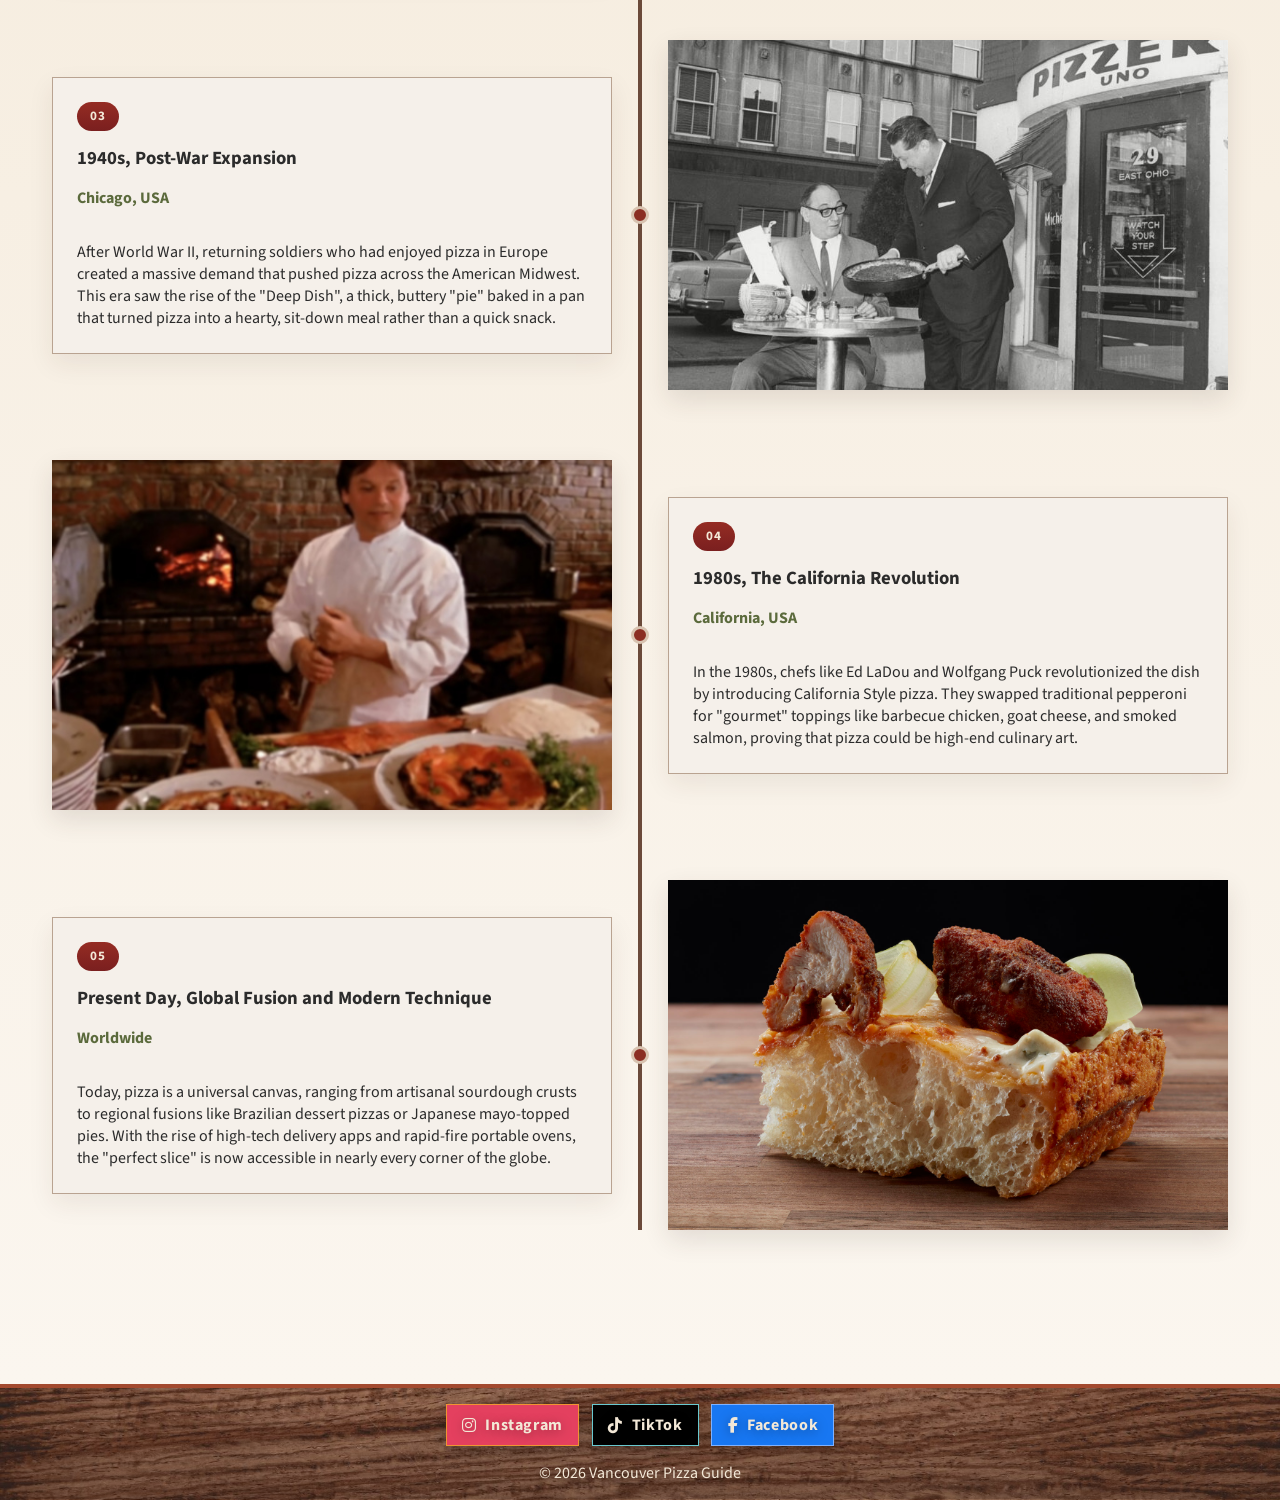
==== commit 62a48cb1: "Styled the index/home page" ====
--- a/history.html
+++ b/history.html
@@ -40,7 +40,8 @@
                 <p>The journey from Italy to North America</p>
             </section>
 
-            <section class="history-timeline">
+            <div class="page-content">
+                <section class="history-timeline">
 
                 <blockquote class="history-quote" cite="https://www.britannica.com/topic/How-Was-Pizza-Invented">
                     <p>"Pizza, as we know it today, originated centuries ago in Naples, Italy."</p>
@@ -129,7 +130,8 @@
                         </div>
                     </li>
                 </ol>
-            </section>
+                </section>
+            </div>
 
         </main>
 
--- a/css/styles.css
+++ b/css/styles.css
@@ -2,195 +2,218 @@
 
 /* ==================== Base layout ==================== */
 :root {
-    --deep-brick: #7a1f1f;
-    --burnt-clay: #a34a2f;
-    --dark-wood: #3b2a1f;
-    --parchment: #f3e8d7;
-    --olive-accent: #5b6a3c;
-    --soft-charcoal: #2b2b2b;
-    --button-shadow: rgba(34, 22, 15, 0.55);
-    --page-gutter: clamp(1rem, 3vw, 2rem);
-    --font-body: "Source Sans 3", sans-serif;
-    --font-display: "Alegreya", serif;
+  --deep-brick: #7a1f1f;
+  --burnt-clay: #a34a2f;
+  --dark-wood: #3b2a1f;
+  --parchment: #f3e8d7;
+  --olive-accent: #5b6a3c;
+  --soft-charcoal: #2b2b2b;
+  --button-shadow: rgba(34, 22, 15, 0.55);
+  --page-gutter: clamp(1rem, 3vw, 2rem);
+  --font-body: "Source Sans 3", sans-serif;
+  --font-display: "Alegreya", serif;
 }
 
 *,
 *::before,
 *::after {
-    box-sizing: border-box;
+  box-sizing: border-box;
 }
 
 body {
-    margin: 0;
-    min-height: 100vh;
-    display: flex;
-    flex-direction: column;
-    background-color: #ead9c0;
-    color: var(--soft-charcoal);
-    font-family: var(--font-body);
+  margin: 0;
+  min-height: 100vh;
+  display: flex;
+  flex-direction: column;
+  background-color: #ead9c0;
+  color: var(--soft-charcoal);
+  font-family: var(--font-body);
 }
 
 img {
-    max-width: 100%;
+  max-width: 100%;
 }
 
 a {
-    color: var(--deep-brick);
+  color: var(--deep-brick);
 }
 
 main {
-    flex: 1 0 auto;
-    padding: 2rem var(--page-gutter) 4rem;
-    background: linear-gradient(180deg, #ead9c0 0%, var(--parchment) 18%, #fbf6ef 100%);
-}
-
-main > section:not(.hero) > h2 {
-    max-width: 700px;
-    margin: 0 auto 1.5rem;
-    padding: 0.3rem 0 0.45rem;
-    font-family: var(--font-display);
-    font-size: 3rem;
-    line-height: 1.15;
-    text-align: center;
-    color: var(--deep-brick);
-}
-
+  flex: 1 0 auto;
+  padding: 2rem var(--page-gutter) 4rem;
+  background: linear-gradient(
+    180deg,
+    #ead9c0 0%,
+    var(--parchment) 18%,
+    #fbf6ef 100%
+  );
+}
+
+.page-content {
+  width: 100%;
+  max-width: 1600px;
+  margin: 0 auto;
+}
+
+main > section:not(.hero) > h2,
+.page-content > section > h2 {
+  max-width: 700px;
+  margin: 0 auto 1.5rem;
+  padding: 0.3rem 0 0.45rem;
+  font-family: var(--font-display);
+  font-size: 3rem;
+  line-height: 1.15;
+  text-align: center;
+  color: var(--deep-brick);
+}
 
 /* ==================== Hero ==================== */
 
 .hero {
-    position: relative;
-    margin: -2rem calc(var(--page-gutter) * -1) 2.75rem;
-    min-height: clamp(320px, 38vw, 520px);
-    padding: clamp(5rem, 9vw, 8rem) var(--page-gutter);
-    display: grid;
-    place-items: center;
-    text-align: center;
-    overflow: hidden;
-    background-image:
-        linear-gradient(rgba(25, 18, 13, 0.55), rgba(59, 42, 31, 0.42)),
-        url("../images/vancouver-pizza-banner-blend.jpg");
-    background-position: center;
-    background-size: cover;
-    box-shadow:
-        inset 0 16px 36px rgba(0, 0, 0, 0.16),
-        inset 0 -22px 44px rgba(0, 0, 0, 0.32);
-    color: var(--parchment);
+  position: relative;
+  margin: -2rem calc(var(--page-gutter) * -1) 2.75rem;
+  min-height: clamp(320px, 38vw, 520px);
+  padding: clamp(5rem, 9vw, 8rem) var(--page-gutter);
+  display: grid;
+  place-items: center;
+  text-align: center;
+  overflow: hidden;
+  background-image:
+    linear-gradient(rgba(25, 18, 13, 0.55), rgba(59, 42, 31, 0.42)),
+    url("../images/vancouver-pizza-banner-blend.jpg");
+  background-position: center;
+  background-size: cover;
+  box-shadow:
+    inset 0 16px 36px rgba(0, 0, 0, 0.16),
+    inset 0 -22px 44px rgba(0, 0, 0, 0.32);
+  color: var(--parchment);
 }
 
 .hero::before,
 .hero::after {
-    content: "";
-    position: absolute;
-    inset: 0;
+  content: "";
+  position: absolute;
+  inset: 0;
 }
 
 .hero::before {
-    background:
-        radial-gradient(circle at center, rgba(163, 74, 47, 0.22) 0%, rgba(163, 74, 47, 0) 58%),
-        linear-gradient(90deg, rgba(243, 232, 215, 0.15) 0%, rgba(243, 232, 215, 0) 38%, rgba(43, 27, 21, 0.22) 100%);
+  background:
+    radial-gradient(
+      circle at center,
+      rgba(163, 74, 47, 0.22) 0%,
+      rgba(163, 74, 47, 0) 58%
+    ),
+    linear-gradient(
+      90deg,
+      rgba(243, 232, 215, 0.15) 0%,
+      rgba(243, 232, 215, 0) 38%,
+      rgba(43, 27, 21, 0.22) 100%
+    );
 }
 
 .hero::after {
-    inset: auto 0 0;
-    height: clamp(80px, 12vw, 140px);
-    background: linear-gradient(180deg, rgba(243, 232, 215, 0) 0%, rgba(234, 217, 192, 0.82) 62%, rgba(243, 232, 215, 1) 100%);
+  inset: auto 0 0;
+  height: clamp(80px, 12vw, 140px);
+  background: linear-gradient(
+    180deg,
+    rgba(243, 232, 215, 0) 0%,
+    rgba(234, 217, 192, 0.82) 62%,
+    rgba(243, 232, 215, 1) 100%
+  );
 }
 
 .hero > * {
-    position: relative;
-    z-index: 1;
-    max-width: 42rem;
+  position: relative;
+  z-index: 1;
+  max-width: 42rem;
 }
 
 .hero h2 {
-    margin: 0;
-    font-family: var(--font-display);
-    font-size: clamp(2.5rem, 5vw, 4.75rem);
-    line-height: 1.05;
-    letter-spacing: 0.04em;
-    text-shadow: 0 4px 18px rgba(0, 0, 0, 0.5);
+  margin: 0;
+  font-family: var(--font-display);
+  font-size: clamp(2.5rem, 5vw, 4.75rem);
+  line-height: 1.05;
+  letter-spacing: 0.04em;
+  text-shadow: 0 4px 18px rgba(0, 0, 0, 0.5);
 }
 
 .hero p {
-    margin: 1rem auto 0;
-    font-size: clamp(1.05rem, 1.8vw, 1.35rem);
-    font-weight: 600;
-    letter-spacing: 0.03em;
-    color: rgba(255, 249, 240, 0.96);
-    text-shadow: 0 3px 14px rgba(0, 0, 0, 0.45);
-}
-
+  margin: 1rem auto 0;
+  font-size: clamp(1.05rem, 1.8vw, 1.35rem);
+  font-weight: 600;
+  letter-spacing: 0.03em;
+  color: rgba(255, 249, 240, 0.96);
+  text-shadow: 0 3px 14px rgba(0, 0, 0, 0.45);
+}
 
 /* ==================== Header ==================== */
 
 .site-header {
-    background-image:
-        linear-gradient(rgba(43, 27, 21, 0.36), rgba(43, 27, 21, 0.52)),
-        url("../images/wood-texture.jpg");
-    background-position: center;
-    background-size: cover;
-    border-bottom: 4px solid var(--burnt-clay);
-    box-shadow: 0 12px 28px rgba(59, 42, 31, 0.2);
+  background-image:
+    linear-gradient(rgba(43, 27, 21, 0.36), rgba(43, 27, 21, 0.52)),
+    url("../images/wood-texture.jpg");
+  background-position: center;
+  background-size: cover;
+  border-bottom: 4px solid var(--burnt-clay);
+  box-shadow: 0 12px 28px rgba(59, 42, 31, 0.2);
 }
 
 .site-header__inner {
-    max-width: 1600px;
-    margin: 0 auto;
-    padding: 1rem 1.5rem;
-    display: flex;
-    align-items: center;
-    justify-content: space-between;
-    gap: 1.5rem;
-    flex-wrap: wrap;
+  max-width: 1600px;
+  margin: 0 auto;
+  padding: 1rem 1.5rem;
+  display: flex;
+  align-items: center;
+  justify-content: space-between;
+  gap: 1.5rem;
+  flex-wrap: wrap;
 }
 
 .site-title {
-    margin: 0;
-    font-family: var(--font-display);
-    font-size: clamp(1.9rem, 3vw, 2.75rem);
-    font-weight: 700;
-    letter-spacing: 0.04em;
-    line-height: 1.1;
+  margin: 0;
+  font-family: var(--font-display);
+  font-size: clamp(1.9rem, 3vw, 2.75rem);
+  font-weight: 700;
+  letter-spacing: 0.04em;
+  line-height: 1.1;
 }
 
 .site-title a {
-    color: var(--parchment);
-    text-decoration: none;
-    text-shadow: 0 2px 12px rgba(0, 0, 0, 0.35);
+  color: var(--parchment);
+  text-decoration: none;
+  text-shadow: 0 2px 12px rgba(0, 0, 0, 0.35);
 }
 
 .site-title a:hover,
 .site-title a:focus-visible {
-    color: #fff9ef;
-}
-
+  color: #fff9ef;
+}
 
 /* ==================== Nav Bar ==================== */
 
 .menu-toggle {
-    display: none;
-    align-items: center;
-    justify-content: center;
-    width: 4rem;
-    height: 4rem;
-    padding: 0.8rem;
-    border: 2px solid var(--parchment);
-    border-radius: 50%;
-    background: var(--burnt-clay);
-    box-shadow:
-        inset 0 1px 0 rgba(255, 255, 255, 0.55),
-        0 4px 0 var(--button-shadow);
-    cursor: pointer;
-    transition:
-        transform 160ms ease,
-        box-shadow 160ms ease,
-        background 160ms ease;
+  display: none;
+  align-items: center;
+  justify-content: center;
+  width: 4rem;
+  height: 4rem;
+  padding: 0.8rem;
+  border: 2px solid var(--parchment);
+  border-radius: 50%;
+  background: var(--burnt-clay);
+  box-shadow:
+    inset 0 1px 0 rgba(255, 255, 255, 0.55),
+    0 4px 0 var(--button-shadow);
+  cursor: pointer;
+  transition:
+    transform 160ms ease,
+    box-shadow 160ms ease,
+    background 160ms ease;
 }
 
 .menu-toggle img {
-    display: block;
-    max-width: 3.2rem;
+  display: block;
+  max-width: 3.2rem;
 }
 
 /* .menu-toggle:hover,
@@ -204,723 +227,786 @@
 } */
 
 .menu-toggle:active {
-    transform: translateY(3px);
-    box-shadow:
-        inset 0 3px 8px rgba(0, 0, 0, 0.24),
-        0 1px 0 var(--button-shadow);
-}
-
-
+  transform: translateY(3px);
+  box-shadow:
+    inset 0 3px 8px rgba(0, 0, 0, 0.24),
+    0 1px 0 var(--button-shadow);
+}
 
 .site-nav {
-    width: 100%;
-    display: flex;
-    flex-direction: column;
-    align-items: stretch;
-    gap: 0.7rem;
+  width: 100%;
+  display: flex;
+  flex-direction: column;
+  align-items: stretch;
+  gap: 0.7rem;
 }
 
 .site-nav a {
-    display: flex;
-    align-items: center;
-    justify-content: center;
-    width: 100%;
-    min-width: 0;
-    padding: 0.7rem 1rem;
-    border: 2px solid var(--dark-wood);
-    border-radius: 999px;
-    background: linear-gradient(180deg, #f8f0e5 0%, #e2cfb7 100%);
-    box-shadow:
-        inset 0 1px 0 rgba(255, 255, 255, 0.55),
-        0 4px 0 var(--button-shadow);
-    color: var(--dark-wood);
-    font-size: 0.9rem;
-    font-weight: 700;
-    letter-spacing: 0.08em;
-    text-decoration: none;
-    text-transform: uppercase;
-    transition:
-        transform 160ms ease,
-        box-shadow 160ms ease,
-        background 160ms ease,
-        color 160ms ease;
+  display: flex;
+  align-items: center;
+  justify-content: center;
+  width: 100%;
+  min-width: 0;
+  padding: 0.7rem 1rem;
+  border: 2px solid var(--dark-wood);
+  border-radius: 999px;
+  background: linear-gradient(180deg, #f8f0e5 0%, #e2cfb7 100%);
+  box-shadow:
+    inset 0 1px 0 rgba(255, 255, 255, 0.55),
+    0 4px 0 var(--button-shadow);
+  color: var(--dark-wood);
+  font-size: 0.9rem;
+  font-weight: 700;
+  letter-spacing: 0.08em;
+  text-decoration: none;
+  text-transform: uppercase;
+  transition:
+    transform 160ms ease,
+    box-shadow 160ms ease,
+    background 160ms ease,
+    color 160ms ease;
 }
 
 .site-nav a:hover,
 .site-nav a:focus-visible {
-    background: linear-gradient(180deg, #bc6646 0%, var(--burnt-clay) 100%);
-    box-shadow:
-        inset 0 1px 0 rgba(255, 255, 255, 0.2),
-        0 4px 0 var(--button-shadow);
-    color: var(--parchment);
+  background: linear-gradient(180deg, #bc6646 0%, var(--burnt-clay) 100%);
+  box-shadow:
+    inset 0 1px 0 rgba(255, 255, 255, 0.2),
+    0 4px 0 var(--button-shadow);
+  color: var(--parchment);
 }
 
 .site-nav a:active,
 .site-nav a.is-current {
-    background: linear-gradient(180deg, #952c23 0%, var(--deep-brick) 100%);
-    box-shadow:
-        inset 0 3px 8px rgba(0, 0, 0, 0.24),
-        0 1px 0 var(--button-shadow);
-    color: var(--parchment);
-    transform: translateY(3px);
+  background: linear-gradient(180deg, #952c23 0%, var(--deep-brick) 100%);
+  box-shadow:
+    inset 0 3px 8px rgba(0, 0, 0, 0.24),
+    0 1px 0 var(--button-shadow);
+  color: var(--parchment);
+  transform: translateY(3px);
 }
 
 .site-nav a:focus-visible,
 .site-title a:focus-visible,
 .menu-toggle:focus-visible {
-    outline: 3px solid var(--olive-accent);
-    outline-offset: 3px;
+  outline: 3px solid var(--olive-accent);
+  outline-offset: 3px;
 }
 
 .site-header__inner {
-    display: grid;
-    grid-template-columns: minmax(0, 1fr) auto;
-    align-items: center;
+  display: grid;
+  grid-template-columns: minmax(0, 1fr) auto;
+  align-items: center;
 }
 
 .site-title {
-    min-width: 0;
+  min-width: 0;
 }
 
 .site-header.nav-ready .menu-toggle {
-    display: inline-flex;
-    justify-self: end;
+  display: inline-flex;
+  justify-self: end;
 }
 
 .site-header.nav-ready .site-nav {
-    display: none;
-    grid-column: 1 / -1;
+  display: none;
+  grid-column: 1 / -1;
 }
 
 .site-header.nav-ready.nav-open .site-nav {
-    display: flex;
+  display: flex;
 }
 
 /* ==================== Footer ==================== */
 footer {
-    padding: 1rem 1.5rem;
-    text-align: center;
-    background-image:
-        linear-gradient(rgba(43, 27, 21, 0.36), rgba(43, 27, 21, 0.52)),
-        url("../images/wood-texture.jpg");
-    background-position: center;
-    background-size: cover;
-    border-top: 4px solid var(--burnt-clay);
-    color: var(--parchment);
-    text-shadow: 0 2px 12px rgba(0, 0, 0, 0.35);
+  padding: 1rem 1.5rem;
+  text-align: center;
+  background-image:
+    linear-gradient(rgba(43, 27, 21, 0.36), rgba(43, 27, 21, 0.52)),
+    url("../images/wood-texture.jpg");
+  background-position: center;
+  background-size: cover;
+  border-top: 4px solid var(--burnt-clay);
+  color: var(--parchment);
+  text-shadow: 0 2px 12px rgba(0, 0, 0, 0.35);
 }
 
 footer p {
-    margin: 0;
+  margin: 0;
 }
 
 .footer-socials {
-    display: flex;
-    flex-wrap: wrap;
-    justify-content: center;
-    gap: 0.8rem;
-    margin-bottom: 1rem;
+  display: flex;
+  flex-wrap: wrap;
+  justify-content: center;
+  gap: 0.8rem;
+  margin-bottom: 1rem;
 }
 
 .footer-social-link {
-    display: inline-flex;
-    align-items: center;
-    gap: 0.55rem;
-    padding: 0.55rem 0.95rem;
-    border: 1px solid transparent;
-    color: var(--parchment);
-    text-decoration: none;
-    font-weight: 700;
-    letter-spacing: 0.04em;
-    box-shadow: 0 6px 14px rgba(0, 0, 0, 0.22);
-    transition:
-        background 160ms ease,
-        box-shadow 160ms ease,
-        transform 160ms ease,
-        border-color 160ms ease;
+  display: inline-flex;
+  align-items: center;
+  gap: 0.55rem;
+  padding: 0.55rem 0.95rem;
+  border: 1px solid transparent;
+  color: var(--parchment);
+  text-decoration: none;
+  font-weight: 700;
+  letter-spacing: 0.04em;
+  box-shadow: 0 6px 14px rgba(0, 0, 0, 0.22);
+  transition:
+    background 160ms ease,
+    box-shadow 160ms ease,
+    transform 160ms ease,
+    border-color 160ms ease;
 }
 
 .footer-social-link:hover,
 .footer-social-link:focus-visible {
-    transform: translateY(-2px);
-    box-shadow: 0 10px 18px rgba(0, 0, 0, 0.28);
+  transform: translateY(-2px);
+  box-shadow: 0 10px 18px rgba(0, 0, 0, 0.28);
 }
 
 .footer-socials i {
-    font-size: 1rem;
+  font-size: 1rem;
 }
 
 .footer-social-link--instagram {
-    background: #e4405f;
-    border-color: #f09433;
+  background: #e4405f;
+  border-color: #f09433;
 }
 
 .footer-social-link--instagram:hover,
 .footer-social-link--instagram:focus-visible {
-    background: #f04f6d;
-    border-color: #f7aa53;
+  background: #f04f6d;
+  border-color: #f7aa53;
 }
 
 .footer-social-link--tiktok {
-    background: #010101;
-    border-color: #69c9d0;
+  background: #010101;
+  border-color: #69c9d0;
 }
 
 .footer-social-link--tiktok:hover,
 .footer-social-link--tiktok:focus-visible {
-    background: #171717;
-    border-color: #8ce2e8;
+  background: #171717;
+  border-color: #8ce2e8;
 }
 
 .footer-social-link--facebook {
-    background: #1877f2;
-    border-color: #7fb2ff;
+  background: #1877f2;
+  border-color: #7fb2ff;
 }
 
 .footer-social-link--facebook:hover,
 .footer-social-link--facebook:focus-visible {
-    background: #2a86ff;
-    border-color: #a3c8ff;
-}
-
+  background: #2a86ff;
+  border-color: #a3c8ff;
+}
 
 
 /* ==================== Home Page ==================== */
 
+.home-explore {
+  margin: 0 auto 2rem;
+}
+
+.guide-card-grid {
+  display: grid;
+  gap: 1.25rem;
+}
+
+.guide-card {
+  border: 1px solid #b9a391;
+  border-top: 5px solid var(--olive-accent);
+  background: #f5f0ea;
+  box-shadow: 0 10px 24px rgba(59, 42, 31, 0.08);
+  overflow: hidden;
+}
+
+.guide-card a {
+  display: grid;
+  gap: 1rem;
+  height: 100%;
+  color: inherit;
+  text-decoration: none;
+}
+
+.guide-card img {
+  display: block;
+  width: 100%;
+  aspect-ratio: 4 / 3;
+  object-fit: cover;
+}
+
+.guide-card h3 {
+  margin: 0;
+  padding: 0 1.25rem;
+  font-family: var(--font-display);
+  font-size: 1.85rem;
+  color: var(--deep-brick);
+}
+
+.guide-card p {
+  margin: 0;
+  padding: 0 1.25rem 1.4rem;
+  color: var(--soft-charcoal);
+  line-height: 1.6;
+}
+
+.guide-card a:hover,
+.guide-card a:focus-visible {
+  background: linear-gradient(180deg, #f8f3ec 0%, #efe3d4 100%);
+}
+
+.site-description {
+  margin: 0 auto;
+  padding: 1.75rem 2rem;
+  border: 1px solid #b9a391;
+  background: #f5f0ea;
+  box-shadow: 0 10px 24px rgba(59, 42, 31, 0.08);
+}
+
+.site-description p {
+  margin: 0;
+  line-height: 1.7;
+}
+
 .site-description a {
-    color: var(--olive-accent);
-    font-weight: 700;
-    text-decoration-thickness: 2px;
-    text-underline-offset: 0.16em;
+  color: var(--olive-accent);
+  font-weight: 700;
+  text-decoration-thickness: 2px;
+  text-underline-offset: 0.16em;
 }
 
 .site-description a:hover,
 .site-description a:focus-visible {
-    color: var(--deep-brick);
-}
-
+  color: var(--deep-brick);
+}
 
 /* ==================== Search Page ==================== */
 .search-form {
-    display: grid;
-    gap: 1rem;
-    max-width: 700px;
+  display: grid;
+  gap: 1rem;
+  max-width: 700px;
 }
 
 .form-row {
-    display: flex;
-    flex-direction: column;
-    gap: 0.4rem;
+  display: flex;
+  flex-direction: column;
+  gap: 0.4rem;
 }
 
 .form-row label {
-    color: var(--olive-accent);
-    font-weight: 700;
+  color: var(--olive-accent);
+  font-weight: 700;
 }
 
 .search-form select {
-    width: 100%;
-    padding: 0.75rem 0.9rem;
-    font-family: inherit;
-    font-size: 1rem;
-    border: 1px solid #9b8f83;
-    background-color: rgba(255, 255, 255, 0.75);
-    color: #2b1b15;
-    box-sizing: border-box;
-    transition:
-        border-color 160ms ease,
-        box-shadow 160ms ease,
-        background-color 160ms ease;
+  width: 100%;
+  padding: 0.75rem 0.9rem;
+  font-family: inherit;
+  font-size: 1rem;
+  border: 1px solid #9b8f83;
+  background-color: rgba(255, 255, 255, 0.75);
+  color: #2b1b15;
+  box-sizing: border-box;
+  transition:
+    border-color 160ms ease,
+    box-shadow 160ms ease,
+    background-color 160ms ease;
 }
 
 .search-form select:focus-visible,
 .recommendation-form input:focus-visible,
 .recommendation-form select:focus-visible,
 .recommendation-form textarea:focus-visible {
-    border-color: var(--olive-accent);
-    outline: 3px solid rgba(91, 106, 60, 0.18);
-    box-shadow: 0 0 0 4px rgba(91, 106, 60, 0.14);
-    background-color: #fffdf8;
+  border-color: var(--olive-accent);
+  outline: 3px solid rgba(91, 106, 60, 0.18);
+  box-shadow: 0 0 0 4px rgba(91, 106, 60, 0.14);
+  background-color: #fffdf8;
 }
 
 .form-buttons {
-    display: flex;
-    gap: 1rem;
+  display: flex;
+  gap: 1rem;
 }
 
 .form-buttons button,
 .form-button button {
-    min-width: 140px;
-    padding: 0.7rem 1.15rem;
-    border: 1px solid #44512d;
-    border-radius: 999px;
-    background: linear-gradient(180deg, #6d7d49 0%, var(--olive-accent) 100%);
-    box-shadow:
-        inset 0 1px 0 rgba(255, 255, 255, 0.18),
-        0 4px 0 rgba(48, 57, 31, 0.55);
-    color: var(--parchment);
-    font-family: inherit;
-    font-size: 0.95rem;
-    font-weight: 700;
-    letter-spacing: 0.05em;
-    text-transform: uppercase;
-    cursor: pointer;
-    transition:
-        transform 160ms ease,
-        box-shadow 160ms ease,
-        background 160ms ease;
+  min-width: 140px;
+  padding: 0.7rem 1.15rem;
+  border: 1px solid #44512d;
+  border-radius: 999px;
+  background: linear-gradient(180deg, #6d7d49 0%, var(--olive-accent) 100%);
+  box-shadow:
+    inset 0 1px 0 rgba(255, 255, 255, 0.18),
+    0 4px 0 rgba(48, 57, 31, 0.55);
+  color: var(--parchment);
+  font-family: inherit;
+  font-size: 0.95rem;
+  font-weight: 700;
+  letter-spacing: 0.05em;
+  text-transform: uppercase;
+  cursor: pointer;
+  transition:
+    transform 160ms ease,
+    box-shadow 160ms ease,
+    background 160ms ease;
 }
 
 .form-buttons button:hover,
 .form-buttons button:focus-visible,
 .form-button button:hover,
 .form-button button:focus-visible {
-    background: linear-gradient(180deg, #7a8d53 0%, #647444 100%);
-    box-shadow:
-        inset 0 1px 0 rgba(255, 255, 255, 0.22),
-        0 4px 0 rgba(48, 57, 31, 0.55);
+  background: linear-gradient(180deg, #7a8d53 0%, #647444 100%);
+  box-shadow:
+    inset 0 1px 0 rgba(255, 255, 255, 0.22),
+    0 4px 0 rgba(48, 57, 31, 0.55);
 }
 
 .form-buttons button:active,
 .form-button button:active {
-    transform: translateY(3px);
-    box-shadow:
-        inset 0 3px 8px rgba(0, 0, 0, 0.2),
-        0 1px 0 rgba(48, 57, 31, 0.55);
+  transform: translateY(3px);
+  box-shadow:
+    inset 0 3px 8px rgba(0, 0, 0, 0.2),
+    0 1px 0 rgba(48, 57, 31, 0.55);
 }
 
 .results-grid {
-    display: grid;
-    gap: 1rem;
-    margin-top: 1rem;
+  display: grid;
+  gap: 1rem;
+  margin-top: 1rem;
 }
 
 .result-card {
-    padding: 1rem 1.1rem 1.15rem;
-    border: 1px solid #c7baa8;
-    border-top: 5px solid var(--olive-accent);
-    border-radius: 12px;
-    background: linear-gradient(180deg, #fffdfa 0%, #f7f0e6 100%);
-    box-shadow: 0 10px 20px rgba(59, 42, 31, 0.08);
+  padding: 1rem 1.1rem 1.15rem;
+  border: 1px solid #c7baa8;
+  border-top: 5px solid var(--olive-accent);
+  border-radius: 12px;
+  background: linear-gradient(180deg, #fffdfa 0%, #f7f0e6 100%);
+  box-shadow: 0 10px 20px rgba(59, 42, 31, 0.08);
 }
 
 .result-card h3 {
-    margin: 0 0 0.85rem;
-    color: var(--deep-brick);
+  margin: 0 0 0.85rem;
+  color: var(--deep-brick);
 }
 
 .result-card strong {
-    color: var(--olive-accent);
+  color: var(--olive-accent);
 }
 
 .name-link {
-    color: inherit;
-    text-decoration-thickness: 2px;
-    text-underline-offset: 0.14em;
+  color: inherit;
+  text-decoration-thickness: 2px;
+  text-underline-offset: 0.14em;
 }
 
 .name-link:hover,
 .name-link:focus-visible {
-    color: var(--olive-accent);
+  color: var(--olive-accent);
 }
 
 #results-message {
-    color: var(--olive-accent);
-    font-weight: 700;
+  color: var(--olive-accent);
+  font-weight: 700;
 }
 
 /* ==================== Styles Page ==================== */
 
 .styles-overview {
-    max-width: 1100px;
-    margin: 0 auto 1.5rem;
-    padding: 1.75rem 2rem;
-    background: #f5f0ea;
-    border: 1px solid #b9a391;
-    box-shadow: 0 10px 24px rgba(59, 42, 31, 0.08);
+  margin: 0 auto 1.5rem;
+  padding: 1.75rem 2rem;
+  background: #f5f0ea;
+  border: 1px solid #b9a391;
+  box-shadow: 0 10px 24px rgba(59, 42, 31, 0.08);
 }
 
 .styles-highlight-list {
-    margin: 0;
-    padding-left: 1.4rem;
-    display: grid;
-    gap: 0.85rem;
+  margin: 0;
+  padding-left: 1.4rem;
+  display: grid;
+  gap: 0.85rem;
 }
 
 .styles-highlight-list li::marker {
-    color: var(--olive-accent);
+  color: var(--olive-accent);
 }
 
 .table-wrapper {
-    max-width: 1100px;
-    margin: 0 auto;
-    padding: 1.5rem;
-    border: 1px solid #b9a391;
-    background: #f5f0ea;
-    overflow-x: auto;
+  margin: 0 auto;
+  padding: 1.5rem;
+  border: 1px solid #b9a391;
+  background: #f5f0ea;
+  overflow-x: auto;
 }
 
 .pizza-styles-table {
-    width: 100%;
-    border-collapse: collapse;
-    min-width: 760px;
-    margin: 0;
-    background-color: #fffdf8;
-    border: 1px solid #c8b39f;
-    font-size: 1rem;
+  width: 100%;
+  border-collapse: collapse;
+  min-width: 760px;
+  margin: 0;
+  background-color: #fffdf8;
+  border: 1px solid #c8b39f;
+  font-size: 1rem;
 }
 
 .pizza-styles-table caption {
-    caption-side: top;
-    margin-bottom: 1.1rem;
-    font-family: var(--font-display);
-    font-size: 1.75rem;
-    font-weight: 700;
-    text-align: left;
-    color: var(--deep-brick);
-    letter-spacing: 0.03em;
+  caption-side: top;
+  margin-bottom: 1.1rem;
+  font-family: var(--font-display);
+  font-size: 1.75rem;
+  font-weight: 700;
+  text-align: left;
+  color: var(--deep-brick);
+  letter-spacing: 0.03em;
 }
 
 .pizza-styles-table th,
 .pizza-styles-table td {
-    border: 1px solid #d4bfab;
-    padding: 0.9rem 1rem;
-    text-align: left;
-    vertical-align: top;
+  border: 1px solid #d4bfab;
+  padding: 0.9rem 1rem;
+  text-align: left;
+  vertical-align: top;
 }
 
 .pizza-styles-table thead th {
-    background: linear-gradient(180deg, #952c23 0%, var(--deep-brick) 100%);
-    color: var(--parchment);
-    font-family: var(--font-display);
-    letter-spacing: 0.04em;
+  background: linear-gradient(180deg, #952c23 0%, var(--deep-brick) 100%);
+  color: var(--parchment);
+  font-family: var(--font-display);
+  letter-spacing: 0.04em;
 }
 
 .pizza-styles-table tbody th {
-    background-color: #ead9c0;
-    color: var(--dark-wood);
-    font-weight: 700;
+  background-color: #ead9c0;
+  color: var(--dark-wood);
+  font-weight: 700;
 }
 
 .pizza-styles-table tbody tr:nth-child(even) {
-    background-color: #f8efe3;
+  background-color: #f8efe3;
 }
 
 .pizza-styles-table tbody tr:hover {
-    background-color: #efe1cf;
+  background-color: #efe1cf;
 }
 
 .pizza-styles-table tbody tr:hover th,
 .pizza-styles-table tbody tr:hover td {
-    background-color: #efe1cf;
+  background-color: #efe1cf;
 }
 
 /* ==================== History Page ==================== */
 
 /* Timeline Styling*/
 .history-timeline {
-    max-width: 1100px;
-    margin: 0 auto;
-    padding: 20px;
+  margin: 0 auto;
+  padding: 20px;
 }
 
 .history-quote {
-    max-width: 760px;
-    margin: 0 auto 3rem;
-    padding: 1.5rem 1.75rem;
-    background: #f5f0ea;
-    border: 1px solid #b9a391;
-    border-left: 6px solid var(--olive-accent);
-    box-shadow: 0 10px 24px rgba(59, 42, 31, 0.08);
+  max-width: 760px;
+  margin: 0 auto 3rem;
+  padding: 1.5rem 1.75rem;
+  background: #f5f0ea;
+  border: 1px solid #b9a391;
+  border-left: 6px solid var(--olive-accent);
+  box-shadow: 0 10px 24px rgba(59, 42, 31, 0.08);
 }
 
 .history-quote p {
-    margin: 0;
-    font-family: var(--font-display);
-    font-size: 1.3rem;
-    line-height: 1.5;
+  margin: 0;
+  font-family: var(--font-display);
+  font-size: 1.3rem;
+  line-height: 1.5;
 }
 
 .history-quote cite {
-    display: block;
-    margin-top: 0.85rem;
-    font-style: normal;
-    font-weight: 700;
-    color: var(--olive-accent);
+  display: block;
+  margin-top: 0.85rem;
+  font-style: normal;
+  font-weight: 700;
+  color: var(--olive-accent);
 }
 
 .timeline-list {
-    position: relative;
-    margin: 0;
-    padding: 0;
-    list-style: none;
-    counter-reset: timeline-step;
+  position: relative;
+  margin: 0;
+  padding: 0;
+  list-style: none;
+  counter-reset: timeline-step;
 }
 
 .timeline-list::before {
-    content: "";
-    position: absolute;
-    top: 0;
-    bottom: 0;
-    left: 50%;
-    transform: translateX(-50%);
-    width: 4px;
-    background: #6b4a3a;
+  content: "";
+  position: absolute;
+  top: 0;
+  bottom: 0;
+  left: 50%;
+  transform: translateX(-50%);
+  width: 4px;
+  background: #6b4a3a;
 }
 
 .timeline-item {
-    position: relative;
-    display: grid;
-    grid-template-columns: 1fr 1fr;
-    column-gap: 56px;
-    align-items: center;
-    margin-bottom: 70px;
-    counter-increment: timeline-step;
+  position: relative;
+  display: grid;
+  grid-template-columns: 1fr 1fr;
+  column-gap: 56px;
+  align-items: center;
+  margin-bottom: 70px;
+  counter-increment: timeline-step;
 }
 
 .timeline-item::after {
-    content: "";
-    position: absolute;
-    top: 50%;
-    left: 50%;
-    transform: translate(-50%, -50%);
-    width: 18px;
-    height: 18px;
-    border-radius: 50%;
-    background: #8b2e23;
-    border: 3px solid #d8c3b0;
-    z-index: 2;
+  content: "";
+  position: absolute;
+  top: 50%;
+  left: 50%;
+  transform: translate(-50%, -50%);
+  width: 18px;
+  height: 18px;
+  border-radius: 50%;
+  background: #8b2e23;
+  border: 3px solid #d8c3b0;
+  z-index: 2;
 }
 
 .timeline-content,
 .timeline-image {
-    width: 100%;
-    box-sizing: border-box;
+  width: 100%;
+  box-sizing: border-box;
 }
 
 .timeline-content {
-    background: #f5f0ea;
-    border: 1px solid #b9a391;
-    padding: 24px;
-    min-height: 240px;
-    display: flex;
-    flex-direction: column;
-    justify-content: center;
-    box-shadow: 0 10px 24px rgba(59, 42, 31, 0.08);
+  background: #f5f0ea;
+  border: 1px solid #b9a391;
+  padding: 24px;
+  min-height: 240px;
+  display: flex;
+  flex-direction: column;
+  justify-content: center;
+  box-shadow: 0 10px 24px rgba(59, 42, 31, 0.08);
 }
 
 .timeline-content::before {
-    content: "0" counter(timeline-step);
-    align-self: flex-start;
-    margin-bottom: 0.85rem;
-    padding: 0.35rem 0.8rem;
-    border-radius: 999px;
-    background: linear-gradient(180deg, #952c23 0%, var(--deep-brick) 100%);
-    color: var(--parchment);
-    font-size: 0.82rem;
-    font-weight: 700;
-    letter-spacing: 0.08em;
+  content: "0" counter(timeline-step);
+  align-self: flex-start;
+  margin-bottom: 0.85rem;
+  padding: 0.35rem 0.8rem;
+  border-radius: 999px;
+  background: linear-gradient(180deg, #952c23 0%, var(--deep-brick) 100%);
+  color: var(--parchment);
+  font-size: 0.82rem;
+  font-weight: 700;
+  letter-spacing: 0.08em;
 }
 
 .timeline-image {
-    min-height: 250px;
-    background: #000000;
-    overflow: hidden;
-    box-shadow: 0 10px 24px rgba(59, 42, 31, 0.12);
+  min-height: 250px;
+  background: #000000;
+  overflow: hidden;
+  box-shadow: 0 10px 24px rgba(59, 42, 31, 0.12);
 }
 
 .timeline-image img {
-    display: block;
-    width: 100%;
-    height: 350px;
-    object-fit: cover;
+  display: block;
+  width: 100%;
+  height: 350px;
+  object-fit: cover;
 }
 
 /* odd rows: text left, image right */
 .timeline-item:nth-of-type(odd) .timeline-content {
-    grid-column: 1;
-    grid-row: 1;
+  grid-column: 1;
+  grid-row: 1;
 }
 
 .timeline-item:nth-of-type(odd) .timeline-image {
-    grid-column: 2;
-    grid-row: 1;
+  grid-column: 2;
+  grid-row: 1;
 }
 
 /* even rows: image left, text right */
 .timeline-item:nth-of-type(even) .timeline-content {
-    grid-column: 2;
-    grid-row: 1;
+  grid-column: 2;
+  grid-row: 1;
 }
 
 .timeline-item:nth-of-type(even) .timeline-image {
-    grid-column: 1;
-    grid-row: 1;
+  grid-column: 1;
+  grid-row: 1;
 }
 
 .timeline-content h3 {
-    margin: 0 0 16px;
+  margin: 0 0 16px;
 }
 
 .timeline-location {
-    margin: 0 0 16px;
-    font-weight: 700;
-    color: var(--olive-accent);
+  margin: 0 0 16px;
+  font-weight: 700;
+  color: var(--olive-accent);
 }
 
 .timeline-content p:last-child {
-    margin-bottom: 0;
-}
-
-
-
+  margin-bottom: 0;
+}
 
 /* ==================== Submit Page ==================== */
-
 
 /* Form Styling */
 .recommendation-form-section {
-    max-width: 640px;
-    margin: 0 auto;
-    padding: 2rem 1.5rem;
-    text-align: center;
+  max-width: 640px;
+  margin: 0 auto;
+  padding: 2rem 1.5rem;
+  text-align: center;
 }
 
 .recommendation-form-section p {
-    margin-bottom: 1.5rem;
-    font-size: 1.1rem;
-    font-weight: 700;
+  margin-bottom: 1.5rem;
+  font-size: 1.1rem;
+  font-weight: 700;
 }
 
 .recommendation-form {
-    text-align: left;
+  text-align: left;
 }
 
 .form-group {
-    margin-bottom: 0.9rem;
+  margin-bottom: 0.9rem;
 }
 
 .recommendation-form input,
 .recommendation-form select,
 .recommendation-form textarea {
-    width: 100%;
-    padding: 0.75rem 0.9rem;
-    font-family: inherit;
-    font-size: 1rem;
-    border: 1px solid #9b8f83;
-    background-color: rgba(255, 255, 255, 0.65);
-    color: #2b1b15;
-    box-sizing: border-box;
+  width: 100%;
+  padding: 0.75rem 0.9rem;
+  font-family: inherit;
+  font-size: 1rem;
+  border: 1px solid #9b8f83;
+  background-color: rgba(255, 255, 255, 0.65);
+  color: #2b1b15;
+  box-sizing: border-box;
 }
 
 .recommendation-form textarea {
-    resize: vertical;
-    min-height: 120px;
+  resize: vertical;
+  min-height: 120px;
 }
 
 .checkbox-group {
-    display: flex;
-    align-items: flex-start;
-    gap: 0.55rem;
-    margin: 1rem 0 1.5rem;
+  display: flex;
+  align-items: flex-start;
+  gap: 0.55rem;
+  margin: 1rem 0 1.5rem;
 }
 
 .checkbox-group input[type="checkbox"] {
-    width: auto;
-    margin-top: 0.2rem;
-    accent-color: var(--olive-accent);
+  width: auto;
+  margin-top: 0.2rem;
+  accent-color: var(--olive-accent);
 }
 
 .form-button {
-    text-align: center;
+  text-align: center;
 }
 
 .form-button button {
-    min-width: 160px;
+  min-width: 160px;
 }
 
 .visually-hidden {
-    position: absolute;
-    width: 1px;
-    height: 1px;
-    margin: -1px;
-    padding: 0;
-    border: 0;
-    overflow: hidden;
-    clip: rect(0 0 0 0);
+  position: absolute;
+  width: 1px;
+  height: 1px;
+  margin: -1px;
+  padding: 0;
+  border: 0;
+  overflow: hidden;
+  clip: rect(0 0 0 0);
 }
 
 /* ==================== Lorem Page ==================== */
 
 /* ==================== Media Queries ==================== */
 
-/* Small mobile layout: 300px maximum width */
+/* Small mobile layout: 320px maximum width */
 @media (max-width: 320px) {
-
-    /**/
-    .site-title {
-        width: min-content;
-    }
-
-    .site-title a {
-        display: block;
-        line-height: 1;
-    }
+  /* Nav Bar | Header */
+  .site-title {
+    width: min-content;
+  }
+
+  .site-title a {
+    display: block;
+    line-height: 1;
+  }
 }
 
 /* Tablet layout: 768px minimum width */
 @media (min-width: 768px) {
-    .site-header__inner {
-        display: flex;
-        flex-wrap: nowrap;
-    }
-
-    .site-header.nav-ready .menu-toggle,
-    .menu-toggle {
-        display: none;
-    }
-
-    .site-header.nav-ready .site-nav,
-    .site-header.nav-ready.nav-open .site-nav,
-    .site-nav {
-        width: 22rem;
-        margin-left: auto;
-        display: grid;
-        grid-template-columns: repeat(3, minmax(0, 1fr));
-        align-items: stretch;
-    }
-
-    .site-nav a {
-        width: 100%;
-        min-width: 0;
-    }
-}
-
-/* Desktop layout: 1024px minimum width */
+  /* Nav Bar | Header */
+  .site-header__inner {
+    display: flex;
+    flex-wrap: nowrap;
+  }
+
+  .site-header.nav-ready .menu-toggle,
+  .menu-toggle {
+    display: none;
+  }
+
+  .site-header.nav-ready .site-nav,
+  .site-header.nav-ready.nav-open .site-nav,
+  .site-nav {
+    width: 22rem;
+    margin-left: auto;
+    display: grid;
+    grid-template-columns: repeat(3, minmax(0, 1fr));
+    align-items: stretch;
+  }
+
+  .site-nav a {
+    width: 100%;
+    min-width: 0;
+  }
+}
+
+/* Desktop layout */
 @media (min-width: 1024px) {
-    .site-header__inner {
-        padding: 1rem 2rem;
-    }
-}
-
-/* Wide desktop layout: 1087px minimum width */
-@media (min-width: 1087px) {
-    .site-header.nav-ready .site-nav,
-    .site-header.nav-ready.nav-open .site-nav,
-    .site-nav {
-        width: auto;
-        margin-left: 0;
-        display: flex;
-        flex-direction: row;
-        flex-wrap: wrap;
-        justify-content: flex-end;
-        align-items: center;
-        gap: 0.9rem;
-    }
-
-    .site-nav a {
-        width: auto;
-        min-width: 6.6rem;
-        padding: 0.75rem 1.1rem;
-    }
-}
+  /* Prevents uneven nav grid layout between 1023-1086px */
+  .site-header__inner {
+    padding: 1rem 2rem;
+  }
+
+  /* home page grid */
+  .guide-card-grid {
+    grid-template-columns: repeat(3, minmax(0, 1fr));
+    align-items: stretch;
+  }
+}
+
+/* Wide desktop layout */
+@media (min-width: 1200px) {
+  
+  /* Nav Bar | Header */
+  .site-header.nav-ready .site-nav,
+  .site-header.nav-ready.nav-open .site-nav,
+  .site-nav {
+    width: auto;
+    margin-left: 0;
+    display: flex;
+    flex-direction: row;
+    flex-wrap: wrap;
+    justify-content: flex-end;
+    align-items: center;
+    gap: 0.9rem;
+  }
+
+  .site-nav a {
+    width: auto;
+    min-width: 6.6rem;
+    padding: 0.75rem 1.1rem;
+  }
+}
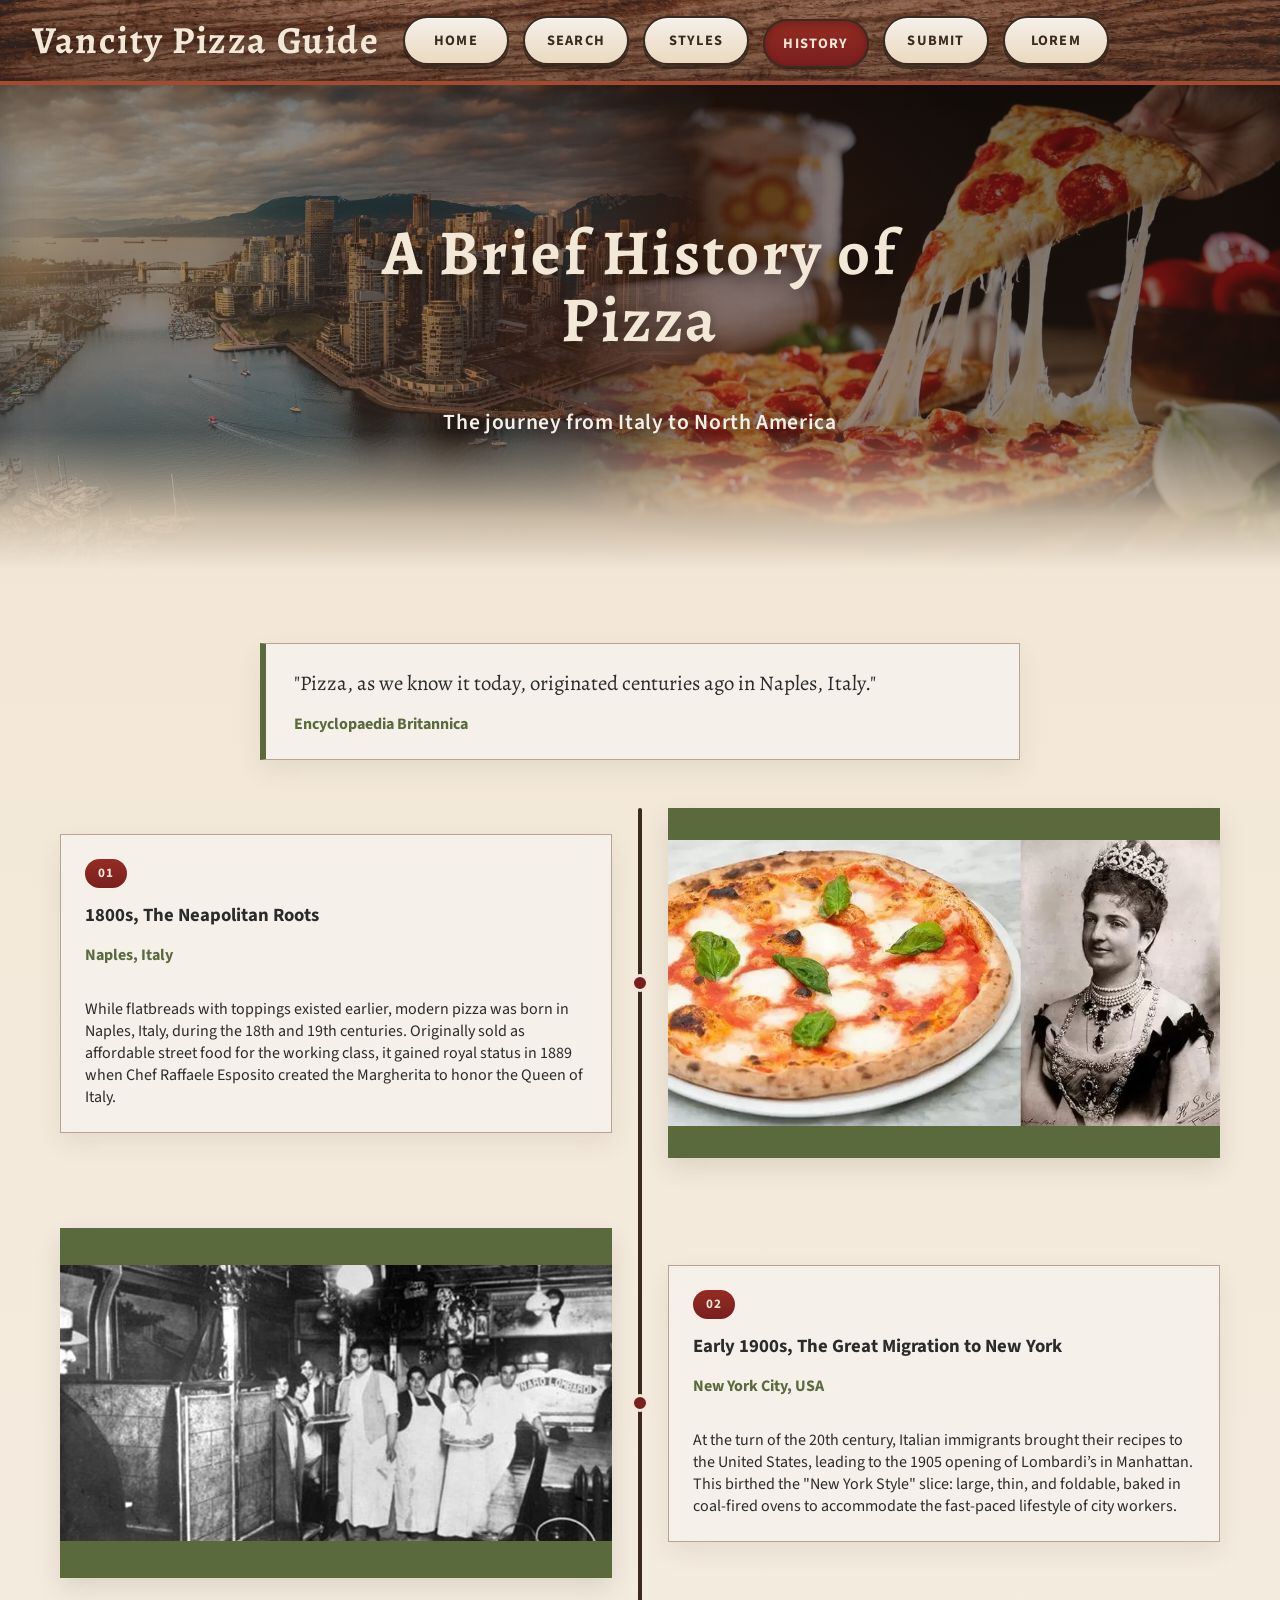
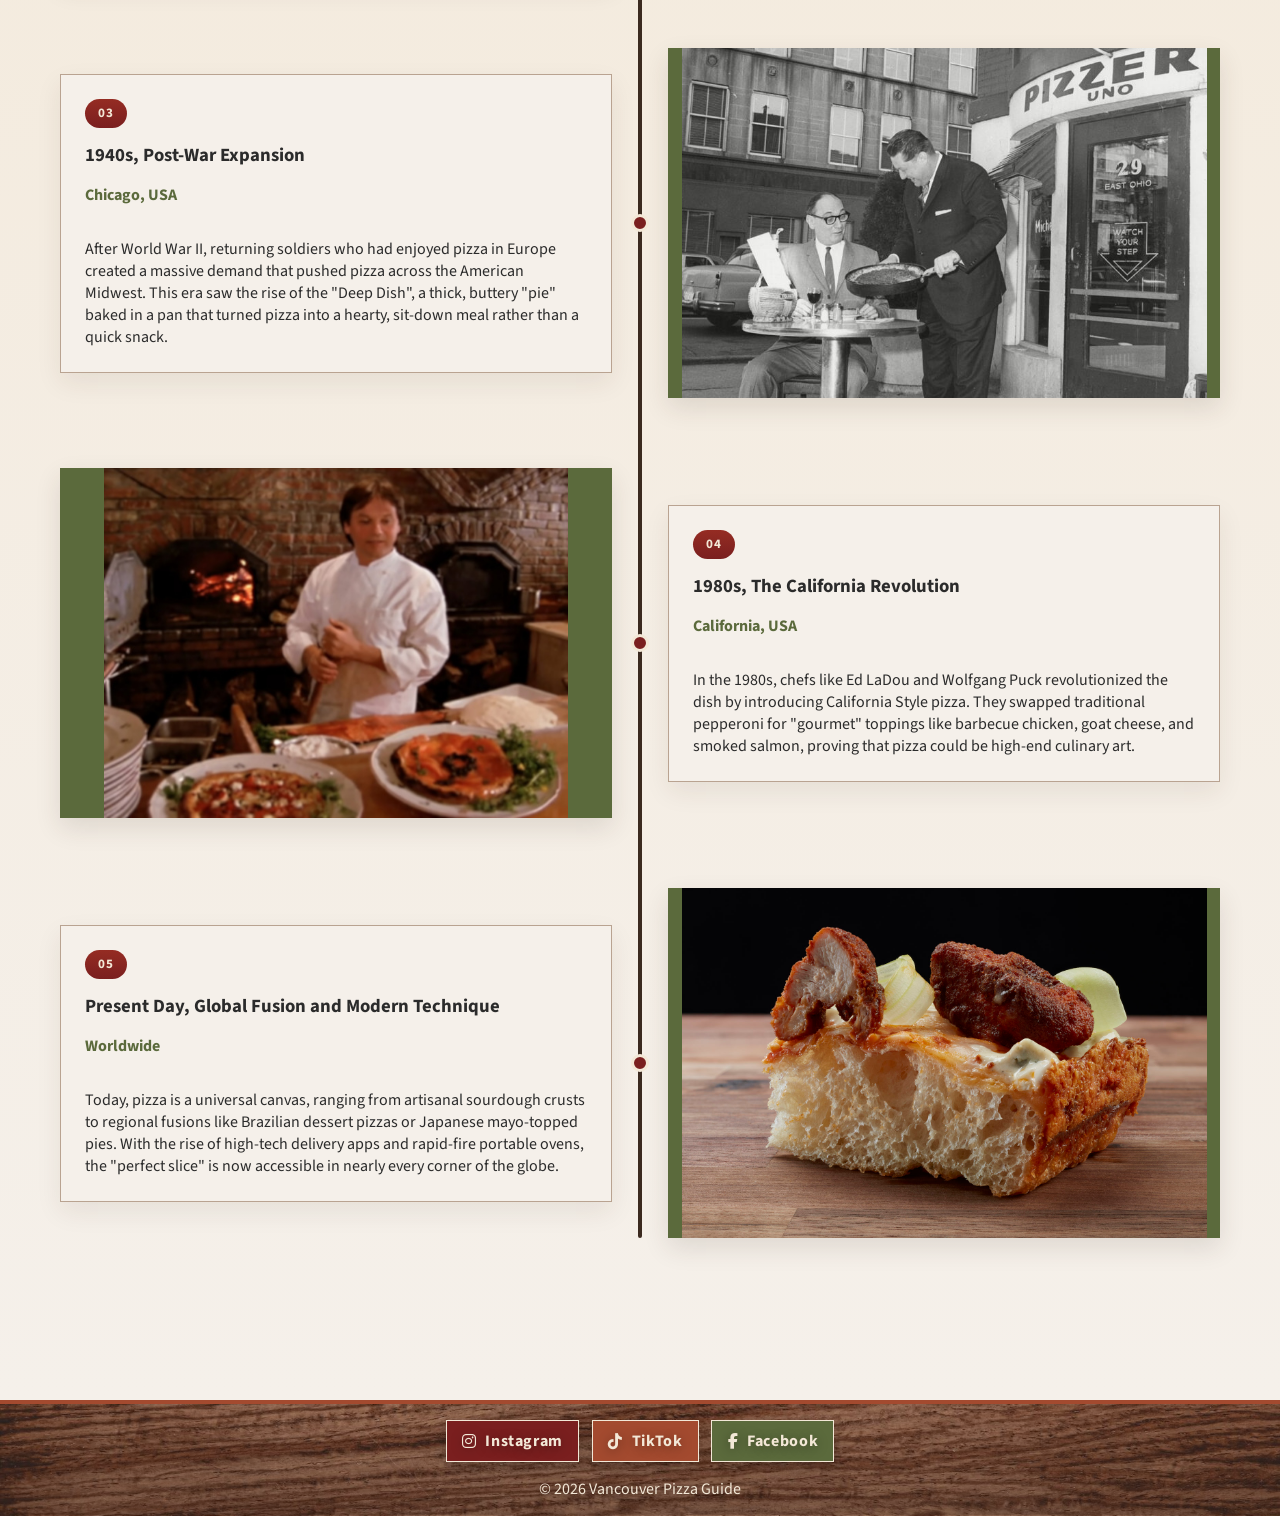
==== commit df662fd9: "Refactoring and bug fixes" ====
--- a/history.html
+++ b/history.html
@@ -2,6 +2,7 @@
 <html lang="en">
 
     <!-- History – Shows a timeline explaining the historical development of pizza styles. -->
+    <!-- Shared metadata, global styles, and the mobile navigation script. -->
     <head>
         <meta charset="UTF-8">
         <meta name="viewport" content="width=device-width, initial-scale=1.0">
@@ -13,6 +14,7 @@
 
     <body>
 
+        <!-- Shared site header with the brand link and responsive navigation. -->
         <header class="site-header">
             <div class="site-header__inner">
                 <h1 class="site-title">
@@ -35,11 +37,13 @@
         </header>
 
         <main>
+            <!-- Hero banner introduces the page with a consistent photo treatment. -->
             <section class="hero">
                 <h2>A Brief History of Pizza</h2>
                 <p>The journey from Italy to North America</p>
             </section>
 
+            <!-- The timeline stacks by default and alternates on larger screens. -->
             <div class="page-content">
                 <section class="history-timeline">
 
@@ -47,11 +51,6 @@
                     <p>"Pizza, as we know it today, originated centuries ago in Naples, Italy."</p>
                     <cite>Encyclopaedia Britannica</cite>
                 </blockquote>
-
-                <!-- <h2 class="timeline-intro">
-                    The deliciously diverse world of pizza styles grew out of different cities,
-                    ovens, ingredients, and ways of eating.
-                </h2> -->
 
                 <ol class="timeline-list">
                     <li class="timeline-item">
@@ -135,6 +134,7 @@
 
         </main>
 
+        <!-- Shared footer repeats the social links and site copyright. -->
         <footer>
             <div class="footer-socials">
                 <a href="#" class="footer-social-link footer-social-link--instagram" title="Instagram">
--- a/css/styles.css
+++ b/css/styles.css
@@ -1,6 +1,7 @@
 @import url("https://fonts.googleapis.com/css2?family=Alegreya:wght@600;700&family=Source+Sans+3:wght@400;600;700&display=swap");
 
 /* ==================== Base layout ==================== */
+/* Shared type, spacing, and a compact core palette used across the whole site. */
 :root {
   --deep-brick: #7a1f1f;
   --burnt-clay: #a34a2f;
@@ -8,7 +9,14 @@
   --parchment: #f3e8d7;
   --olive-accent: #5b6a3c;
   --soft-charcoal: #2b2b2b;
+  --canvas: #ead9c0;
+  --surface: #f5f0ea;
+  --border-color: #b9a391;
   --button-shadow: rgba(34, 22, 15, 0.55);
+  --panel-shadow: 0 10px 24px rgba(59, 42, 31, 0.08);
+  --panel-shadow-strong: 0 10px 24px rgba(59, 42, 31, 0.12);
+  --focus-ring: rgba(91, 106, 60, 0.18);
+  --focus-shadow: rgba(91, 106, 60, 0.14);
   --page-gutter: clamp(1rem, 3vw, 2rem);
   --font-body: "Source Sans 3", sans-serif;
   --font-display: "Alegreya", serif;
@@ -25,7 +33,7 @@
   min-height: 100vh;
   display: flex;
   flex-direction: column;
-  background-color: #ead9c0;
+  background-color: var(--canvas);
   color: var(--soft-charcoal);
   font-family: var(--font-body);
 }
@@ -41,11 +49,12 @@
 main {
   flex: 1 0 auto;
   padding: 2rem var(--page-gutter) 4rem;
+  /* Cascading background*/
   background: linear-gradient(
     180deg,
-    #ead9c0 0%,
+    var(--canvas) 0%,
     var(--parchment) 18%,
-    #fbf6ef 100%
+    var(--surface) 100%
   );
 }
 
@@ -55,7 +64,7 @@
   margin: 0 auto;
 }
 
-main > section:not(.hero) > h2,
+/* Shared section headings keep each page intro visually consistent. */
 .page-content > section > h2 {
   max-width: 700px;
   margin: 0 auto 1.5rem;
@@ -68,6 +77,7 @@
 }
 
 /* ==================== Hero ==================== */
+/* The hero reuses the same image treatment so every page opens with the same visual anchor. */
 
 .hero {
   position: relative;
@@ -142,11 +152,12 @@
   font-size: clamp(1.05rem, 1.8vw, 1.35rem);
   font-weight: 600;
   letter-spacing: 0.03em;
-  color: rgba(255, 249, 240, 0.96);
+  color: var(--surface);
   text-shadow: 0 3px 14px rgba(0, 0, 0, 0.45);
 }
 
 /* ==================== Header ==================== */
+/* The shared header uses a compact grid on small screens and expands later in media queries. */
 
 .site-header {
   background-image:
@@ -162,15 +173,15 @@
   max-width: 1600px;
   margin: 0 auto;
   padding: 1rem 1.5rem;
-  display: flex;
+  display: grid;
+  grid-template-columns: minmax(0, 1fr) auto;
   align-items: center;
-  justify-content: space-between;
   gap: 1.5rem;
-  flex-wrap: wrap;
 }
 
 .site-title {
   margin: 0;
+  min-width: 0;
   font-family: var(--font-display);
   font-size: clamp(1.9rem, 3vw, 2.75rem);
   font-weight: 700;
@@ -186,10 +197,11 @@
 
 .site-title a:hover,
 .site-title a:focus-visible {
-  color: #fff9ef;
+  color: var(--surface);
 }
 
 /* ==================== Nav Bar ==================== */
+/* Mobile navigation stays collapsed until JavaScript marks the header as ready. */
 
 .menu-toggle {
   display: none;
@@ -216,15 +228,13 @@
   max-width: 3.2rem;
 }
 
-/* .menu-toggle:hover,
-.menu-toggle:focus-visible,
 .site-header.nav-open .menu-toggle {
-    background: linear-gradient(180deg, #bc6646 0%, var(--burnt-clay) 100%);
-    box-shadow:
-        inset 0 1px 0 rgba(255, 255, 255, 0.2),
-        0 4px 0 var(--button-shadow);
-    transform: translateY(-1px);
-} */
+  background: linear-gradient(180deg, #bc6646 0%, var(--burnt-clay) 100%);
+  box-shadow:
+    inset 0 1px 0 rgba(255, 255, 255, 0.2),
+    0 4px 0 var(--button-shadow);
+  transform: translateY(-1px);
+}
 
 .menu-toggle:active {
   transform: translateY(3px);
@@ -250,7 +260,7 @@
   padding: 0.7rem 1rem;
   border: 2px solid var(--dark-wood);
   border-radius: 999px;
-  background: linear-gradient(180deg, #f8f0e5 0%, #e2cfb7 100%);
+  background: linear-gradient(180deg, var(--surface) 0%, var(--canvas) 100%);
   box-shadow:
     inset 0 1px 0 rgba(255, 255, 255, 0.55),
     0 4px 0 var(--button-shadow);
@@ -293,16 +303,6 @@
   outline-offset: 3px;
 }
 
-.site-header__inner {
-  display: grid;
-  grid-template-columns: minmax(0, 1fr) auto;
-  align-items: center;
-}
-
-.site-title {
-  min-width: 0;
-}
-
 .site-header.nav-ready .menu-toggle {
   display: inline-flex;
   justify-self: end;
@@ -318,6 +318,7 @@
 }
 
 /* ==================== Footer ==================== */
+/* Footer social links share a base style and swap accent colors through custom properties. */
 footer {
   padding: 1rem 1.5rem;
   text-align: center;
@@ -344,11 +345,15 @@
 }
 
 .footer-social-link {
+  --social-bg: var(--deep-brick);
+  --social-hover-bg: var(--burnt-clay);
+  --social-hover-border: var(--parchment);
   display: inline-flex;
   align-items: center;
   gap: 0.55rem;
   padding: 0.55rem 0.95rem;
-  border: 1px solid transparent;
+  border: 1px solid var(--parchment);
+  background: var(--social-bg);
   color: var(--parchment);
   text-decoration: none;
   font-weight: 700;
@@ -363,6 +368,8 @@
 
 .footer-social-link:hover,
 .footer-social-link:focus-visible {
+  background: var(--social-hover-bg);
+  border-color: var(--social-hover-border);
   transform: translateY(-2px);
   box-shadow: 0 10px 18px rgba(0, 0, 0, 0.28);
 }
@@ -372,40 +379,50 @@
 }
 
 .footer-social-link--instagram {
-  background: #e4405f;
-  border-color: #f09433;
-}
-
-.footer-social-link--instagram:hover,
-.footer-social-link--instagram:focus-visible {
-  background: #f04f6d;
-  border-color: #f7aa53;
+  --social-bg: var(--deep-brick);
+  --social-hover-bg: #f04f6d;
+  --social-hover-border: #f7aa53;
 }
 
 .footer-social-link--tiktok {
-  background: #010101;
-  border-color: #69c9d0;
-}
-
-.footer-social-link--tiktok:hover,
-.footer-social-link--tiktok:focus-visible {
-  background: #171717;
-  border-color: #8ce2e8;
+  --social-bg: var(--burnt-clay);
+  --social-hover-bg: #171717;
+  --social-hover-border: #8ce2e8;
 }
 
 .footer-social-link--facebook {
-  background: #1877f2;
-  border-color: #7fb2ff;
-}
-
-.footer-social-link--facebook:hover,
-.footer-social-link--facebook:focus-visible {
-  background: #2a86ff;
-  border-color: #a3c8ff;
+  --social-bg: var(--olive-accent);
+  --social-hover-bg: #2a86ff;
+  --social-hover-border: #a3c8ff;
 }
 
 
 /* ==================== Home Page ==================== */
+/* Reusable panel styling keeps cards and content blocks visually related without repeating declarations. */
+
+.guide-card,
+.site-description,
+.styles-overview,
+.table-wrapper,
+.history-quote,
+.timeline-content,
+.result-card,
+.lorem-page .page-content ul,
+.lorem-page .page-content ol,
+.lorem-page .article-image {
+  box-shadow: var(--panel-shadow);
+}
+
+.site-description,
+.styles-overview,
+.table-wrapper,
+.history-quote,
+.timeline-content,
+.lorem-page .page-content ul,
+.lorem-page .page-content ol {
+  border: 1px solid var(--border-color);
+  background: var(--surface);
+}
 
 .home-explore {
   margin: 0 auto 2rem;
@@ -417,10 +434,9 @@
 }
 
 .guide-card {
-  border: 1px solid #b9a391;
+  border: 1px solid var(--border-color);
   border-top: 5px solid var(--olive-accent);
-  background: #f5f0ea;
-  box-shadow: 0 10px 24px rgba(59, 42, 31, 0.08);
+  background: var(--surface);
   overflow: hidden;
 }
 
@@ -456,15 +472,12 @@
 
 .guide-card a:hover,
 .guide-card a:focus-visible {
-  background: linear-gradient(180deg, #f8f3ec 0%, #efe3d4 100%);
+  background: linear-gradient(180deg, var(--surface) 0%, var(--canvas) 100%);
 }
 
 .site-description {
   margin: 0 auto;
   padding: 1.75rem 2rem;
-  border: 1px solid #b9a391;
-  background: #f5f0ea;
-  box-shadow: 0 10px 24px rgba(59, 42, 31, 0.08);
 }
 
 .site-description p {
@@ -484,33 +497,54 @@
   color: var(--deep-brick);
 }
 
+
 /* ==================== Search Page ==================== */
+/* Search and submit forms share the same field and button language so the controls feel related. */
+
+.search-page main {
+  background: var(--parchment);
+}
+
 .search-form {
   display: grid;
   gap: 1rem;
   max-width: 700px;
+  margin: 0 auto;
+  justify-items: center;
+}
+
+.search-section h3 {
+  text-align: center;
 }
 
 .form-row {
   display: flex;
   flex-direction: column;
   gap: 0.4rem;
+  width: 100%;
+  align-items: center;
 }
 
 .form-row label {
   color: var(--olive-accent);
   font-weight: 700;
-}
-
-.search-form select {
-  width: 100%;
+  text-align: center;
+}
+
+.search-form select,
+.recommendation-form input,
+.recommendation-form select,
+.recommendation-form textarea {
   padding: 0.75rem 0.9rem;
   font-family: inherit;
   font-size: 1rem;
-  border: 1px solid #9b8f83;
-  background-color: rgba(255, 255, 255, 0.75);
-  color: #2b1b15;
-  box-sizing: border-box;
+  border: 1px solid var(--border-color);
+  background-color: var(--surface);
+  color: var(--dark-wood);
+}
+
+.search-form select {
+  width: min(100%, 26rem);
   transition:
     border-color 160ms ease,
     box-shadow 160ms ease,
@@ -522,26 +556,28 @@
 .recommendation-form select:focus-visible,
 .recommendation-form textarea:focus-visible {
   border-color: var(--olive-accent);
-  outline: 3px solid rgba(91, 106, 60, 0.18);
-  box-shadow: 0 0 0 4px rgba(91, 106, 60, 0.14);
-  background-color: #fffdf8;
+  outline: 3px solid var(--focus-ring);
+  box-shadow: 0 0 0 4px var(--focus-shadow);
+  background-color: var(--surface);
 }
 
 .form-buttons {
   display: flex;
   gap: 1rem;
+  justify-content: center;
+  width: 100%;
 }
 
 .form-buttons button,
 .form-button button {
   min-width: 140px;
   padding: 0.7rem 1.15rem;
-  border: 1px solid #44512d;
+  border: 1px solid var(--olive-accent);
   border-radius: 999px;
   background: linear-gradient(180deg, #6d7d49 0%, var(--olive-accent) 100%);
   box-shadow:
     inset 0 1px 0 rgba(255, 255, 255, 0.18),
-    0 4px 0 rgba(48, 57, 31, 0.55);
+    0 4px 0 var(--button-shadow);
   color: var(--parchment);
   font-family: inherit;
   font-size: 0.95rem;
@@ -562,7 +598,7 @@
   background: linear-gradient(180deg, #7a8d53 0%, #647444 100%);
   box-shadow:
     inset 0 1px 0 rgba(255, 255, 255, 0.22),
-    0 4px 0 rgba(48, 57, 31, 0.55);
+    0 4px 0 var(--button-shadow);
 }
 
 .form-buttons button:active,
@@ -570,7 +606,7 @@
   transform: translateY(3px);
   box-shadow:
     inset 0 3px 8px rgba(0, 0, 0, 0.2),
-    0 1px 0 rgba(48, 57, 31, 0.55);
+    0 1px 0 var(--button-shadow);
 }
 
 .results-grid {
@@ -581,11 +617,9 @@
 
 .result-card {
   padding: 1rem 1.1rem 1.15rem;
-  border: 1px solid #c7baa8;
+  border: 1px solid var(--border-color);
   border-top: 5px solid var(--olive-accent);
-  border-radius: 12px;
-  background: linear-gradient(180deg, #fffdfa 0%, #f7f0e6 100%);
-  box-shadow: 0 10px 20px rgba(59, 42, 31, 0.08);
+  background: linear-gradient(180deg, var(--surface) 0%, var(--parchment) 100%);
 }
 
 .result-card h3 {
@@ -614,13 +648,11 @@
 }
 
 /* ==================== Styles Page ==================== */
+/* The styles page uses one panel system for the explainer copy and the comparison table. */
 
 .styles-overview {
   margin: 0 auto 1.5rem;
   padding: 1.75rem 2rem;
-  background: #f5f0ea;
-  border: 1px solid #b9a391;
-  box-shadow: 0 10px 24px rgba(59, 42, 31, 0.08);
 }
 
 .styles-highlight-list {
@@ -637,8 +669,6 @@
 .table-wrapper {
   margin: 0 auto;
   padding: 1.5rem;
-  border: 1px solid #b9a391;
-  background: #f5f0ea;
   overflow-x: auto;
 }
 
@@ -647,8 +677,8 @@
   border-collapse: collapse;
   min-width: 760px;
   margin: 0;
-  background-color: #fffdf8;
-  border: 1px solid #c8b39f;
+  background-color: var(--surface);
+  border: 1px solid var(--border-color);
   font-size: 1rem;
 }
 
@@ -665,7 +695,7 @@
 
 .pizza-styles-table th,
 .pizza-styles-table td {
-  border: 1px solid #d4bfab;
+  border: 1px solid var(--border-color);
   padding: 0.9rem 1rem;
   text-align: left;
   vertical-align: top;
@@ -679,40 +709,38 @@
 }
 
 .pizza-styles-table tbody th {
-  background-color: #ead9c0;
+  background-color: var(--canvas);
   color: var(--dark-wood);
   font-weight: 700;
 }
 
 .pizza-styles-table tbody tr:nth-child(even) {
-  background-color: #f8efe3;
+  background-color: var(--parchment);
 }
 
 .pizza-styles-table tbody tr:hover {
-  background-color: #efe1cf;
+  background-color: var(--canvas);
 }
 
 .pizza-styles-table tbody tr:hover th,
 .pizza-styles-table tbody tr:hover td {
-  background-color: #efe1cf;
+  background-color: var(--canvas);
 }
 
 /* ==================== History Page ==================== */
+/* The timeline keeps a simple single-column flow first, then alternates panels on larger screens. */
 
 /* Timeline Styling*/
 .history-timeline {
   margin: 0 auto;
-  padding: 20px;
+  padding: 1.25rem;
 }
 
 .history-quote {
   max-width: 760px;
   margin: 0 auto 3rem;
   padding: 1.5rem 1.75rem;
-  background: #f5f0ea;
-  border: 1px solid #b9a391;
   border-left: 6px solid var(--olive-accent);
-  box-shadow: 0 10px 24px rgba(59, 42, 31, 0.08);
 }
 
 .history-quote p {
@@ -731,6 +759,8 @@
 }
 
 .timeline-list {
+  --timeline-gutter: 2.75rem;
+  --timeline-marker-offset: 0.875rem;
   position: relative;
   margin: 0;
   padding: 0;
@@ -743,51 +773,34 @@
   position: absolute;
   top: 0;
   bottom: 0;
-  left: 50%;
+  left: var(--timeline-marker-offset);
   transform: translateX(-50%);
   width: 4px;
-  background: #6b4a3a;
+  background: var(--dark-wood);
+  border-radius: 999px;
 }
 
 .timeline-item {
   position: relative;
   display: grid;
-  grid-template-columns: 1fr 1fr;
-  column-gap: 56px;
-  align-items: center;
-  margin-bottom: 70px;
+  grid-template-columns: minmax(0, 1fr);
+  row-gap: 1rem;
+  margin-bottom: 2.75rem;
+  padding-left: var(--timeline-gutter);
   counter-increment: timeline-step;
 }
 
 .timeline-item::after {
-  content: "";
-  position: absolute;
-  top: 50%;
-  left: 50%;
-  transform: translate(-50%, -50%);
-  width: 18px;
-  height: 18px;
-  border-radius: 50%;
-  background: #8b2e23;
-  border: 3px solid #d8c3b0;
-  z-index: 2;
-}
-
-.timeline-content,
-.timeline-image {
+  content: none;
+}
+
+.timeline-content {
   width: 100%;
-  box-sizing: border-box;
-}
-
-.timeline-content {
-  background: #f5f0ea;
-  border: 1px solid #b9a391;
-  padding: 24px;
-  min-height: 240px;
+  padding: 1.5rem;
+  min-height: 0;
   display: flex;
   flex-direction: column;
   justify-content: center;
-  box-shadow: 0 10px 24px rgba(59, 42, 31, 0.08);
 }
 
 .timeline-content::before {
@@ -804,39 +817,35 @@
 }
 
 .timeline-image {
-  min-height: 250px;
-  background: #000000;
-  overflow: hidden;
-  box-shadow: 0 10px 24px rgba(59, 42, 31, 0.12);
+  position: relative;
+  width: 100%;
+  aspect-ratio: 16 / 10;
+  min-height: 0;
+  background-color: var(--olive-accent);
+  overflow: visible;
+  box-shadow: var(--panel-shadow-strong);
+}
+
+.timeline-image::before {
+  content: "";
+  position: absolute;
+  top: 50%;
+  left: calc(var(--timeline-marker-offset) - var(--timeline-gutter));
+  transform: translate(-50%, -50%);
+  width: 18px;
+  height: 18px;
+  border-radius: 50%;
+  background: var(--deep-brick);
+  border: 3px solid var(--parchment);
+  z-index: 2;
 }
 
 .timeline-image img {
   display: block;
   width: 100%;
-  height: 350px;
-  object-fit: cover;
-}
-
-/* odd rows: text left, image right */
-.timeline-item:nth-of-type(odd) .timeline-content {
-  grid-column: 1;
-  grid-row: 1;
-}
-
-.timeline-item:nth-of-type(odd) .timeline-image {
-  grid-column: 2;
-  grid-row: 1;
-}
-
-/* even rows: image left, text right */
-.timeline-item:nth-of-type(even) .timeline-content {
-  grid-column: 2;
-  grid-row: 1;
-}
-
-.timeline-item:nth-of-type(even) .timeline-image {
-  grid-column: 1;
-  grid-row: 1;
+  height: 100%;
+  object-fit: contain;
+  object-position: center;
 }
 
 .timeline-content h3 {
@@ -854,6 +863,7 @@
 }
 
 /* ==================== Submit Page ==================== */
+/* The submit page keeps the form layout narrow so the fields remain easy to scan and complete. */
 
 /* Form Styling */
 .recommendation-form-section {
@@ -863,12 +873,6 @@
   text-align: center;
 }
 
-.recommendation-form-section p {
-  margin-bottom: 1.5rem;
-  font-size: 1.1rem;
-  font-weight: 700;
-}
-
 .recommendation-form {
   text-align: left;
 }
@@ -881,13 +885,6 @@
 .recommendation-form select,
 .recommendation-form textarea {
   width: 100%;
-  padding: 0.75rem 0.9rem;
-  font-family: inherit;
-  font-size: 1rem;
-  border: 1px solid #9b8f83;
-  background-color: rgba(255, 255, 255, 0.65);
-  color: #2b1b15;
-  box-sizing: border-box;
 }
 
 .recommendation-form textarea {
@@ -928,8 +925,99 @@
 }
 
 /* ==================== Lorem Page ==================== */
+/* The placeholder page borrows the same surfaces as the live content pages to stay visually consistent. */
+
+.lorem-page .page-content a {
+  color: var(--olive-accent);
+  font-weight: 700;
+  text-decoration-thickness: 2px;
+  text-underline-offset: 0.16em;
+}
+
+.lorem-page .page-content a:hover,
+.lorem-page .page-content a:focus-visible {
+  color: var(--deep-brick);
+}
+
+.lorem-page .page-content ul,
+.lorem-page .page-content ol {
+  margin: 1.5rem auto 2rem;
+  padding: 1.5rem 1.5rem 1.5rem 3rem;
+  max-width: 760px;
+}
+
+.lorem-page .page-content ul li,
+.lorem-page .page-content ol li {
+  line-height: 1.7;
+  color: var(--soft-charcoal);
+}
+
+.lorem-page .page-content ul li + li,
+.lorem-page .page-content ol li + li {
+  margin-top: 0.65rem;
+}
+
+.lorem-page .page-content ul li::marker,
+.lorem-page .page-content ol li::marker {
+  color: var(--olive-accent);
+}
+
+.lorem-page .page-content h3,
+.lorem-page .page-content h4,
+.lorem-page .page-content h5,
+.lorem-page .page-content h6 {
+  margin-top: 2rem;
+  text-align: center;
+  font-family: var(--font-display);
+  color: var(--deep-brick);
+}
+
+.lorem-page .page-content pre {
+  max-width: 760px;
+  margin: 1.5rem auto 2rem;
+  padding: 1.25rem 1.5rem;
+  border: 1px solid var(--border-color);
+  background: var(--dark-wood);
+  box-shadow: var(--panel-shadow-strong);
+  overflow-x: auto;
+}
+
+.lorem-page .page-content code {
+  font-family: "Courier New", Courier, monospace;
+  font-size: 0.95rem;
+  line-height: 1.6;
+  color: var(--parchment);
+}
+
+.lorem-page .article-image {
+  display: block;
+  width: min(100%, 14rem);
+  margin: 0 auto 2rem;
+  padding: 0.65rem;
+  border: 1px solid var(--border-color);
+  background: var(--parchment);
+}
+
+.lorem-page .history-quote {
+  margin: 2rem auto;
+  text-align: center;
+}
+
+.lorem-page .history-quote cite {
+  color: var(--olive-accent);
+}
+
+.lorem-page .table-wrapper {
+  max-width: 760px;
+  margin: 2rem auto;
+}
+
+.lorem-page .pizza-styles-table {
+  min-width: 0;
+}
 
 /* ==================== Media Queries ==================== */
+/* Layout changes only enhance upward from the mobile base so the smallest screens stay stable. */
 
 /* Small mobile layout: 320px maximum width */
 @media (max-width: 320px) {
@@ -941,6 +1029,45 @@
   .site-title a {
     display: block;
     line-height: 1;
+  }
+
+  /* history timeline */
+  .history-timeline {
+    padding: 1.25rem 1rem;
+  }
+
+  .timeline-content {
+    padding: 1.1rem;
+  }
+
+  .timeline-item {
+    --timeline-gutter: 2.5rem;
+  }
+
+  .history-quote {
+    padding: 1.2rem 1rem;
+  }
+}
+
+@media (max-width: 413px) {
+  /* history timeline*/
+  .timeline-list::before,
+  .timeline-image::before {
+    content: none;
+  }
+
+  .timeline-item {
+    padding-left: 0;
+  }
+
+  .timeline-image img {
+    object-fit: fill;
+  }
+
+  /* footer */
+  .footer-social-link {
+    width: 100%;
+    justify-content: center;
   }
 }
 
@@ -971,6 +1098,16 @@
     width: 100%;
     min-width: 0;
   }
+
+  /* history timeline */
+  .history-timeline {
+    padding: 1.75rem;
+  }
+
+  .timeline-item {
+    --timeline-gutter: 3rem;
+    row-gap: 1.25rem;
+  }
 }
 
 /* Desktop layout */
@@ -985,11 +1122,81 @@
     grid-template-columns: repeat(3, minmax(0, 1fr));
     align-items: stretch;
   }
+
+  /* history timeline */
+  .timeline-list::before {
+    left: 50%;
+    transform: translateX(-50%);
+  }
+
+  .timeline-item {
+    grid-template-columns: 1fr 1fr;
+    column-gap: 56px;
+    row-gap: 0;
+    align-items: center;
+    margin-bottom: 70px;
+    padding-left: 0;
+  }
+
+  .timeline-item::after {
+    content: "";
+    position: absolute;
+    top: 50%;
+    left: 50%;
+    transform: translate(-50%, -50%);
+    width: 18px;
+    height: 18px;
+    border-radius: 50%;
+    background: var(--deep-brick);
+    border: 3px solid var(--parchment);
+    z-index: 2;
+  }
+
+  .timeline-content {
+    min-height: 240px;
+  }
+
+  .timeline-image {
+    aspect-ratio: auto;
+    min-height: 250px;
+    overflow: hidden;
+  }
+
+  .timeline-image::before {
+    content: none;
+  }
+
+  .timeline-image img {
+    height: 350px;
+    object-fit: contain;
+    object-position: center;
+  }
+
+  /* odd rows: text left, image right */
+  .timeline-item:nth-of-type(odd) .timeline-content {
+    grid-column: 1;
+    grid-row: 1;
+  }
+
+  .timeline-item:nth-of-type(odd) .timeline-image {
+    grid-column: 2;
+    grid-row: 1;
+  }
+
+  /* even rows: image left, text right */
+  .timeline-item:nth-of-type(even) .timeline-content {
+    grid-column: 2;
+    grid-row: 1;
+  }
+
+  .timeline-item:nth-of-type(even) .timeline-image {
+    grid-column: 1;
+    grid-row: 1;
+  }
 }
 
 /* Wide desktop layout */
 @media (min-width: 1200px) {
-  
   /* Nav Bar | Header */
   .site-header.nav-ready .site-nav,
   .site-header.nav-ready.nav-open .site-nav,
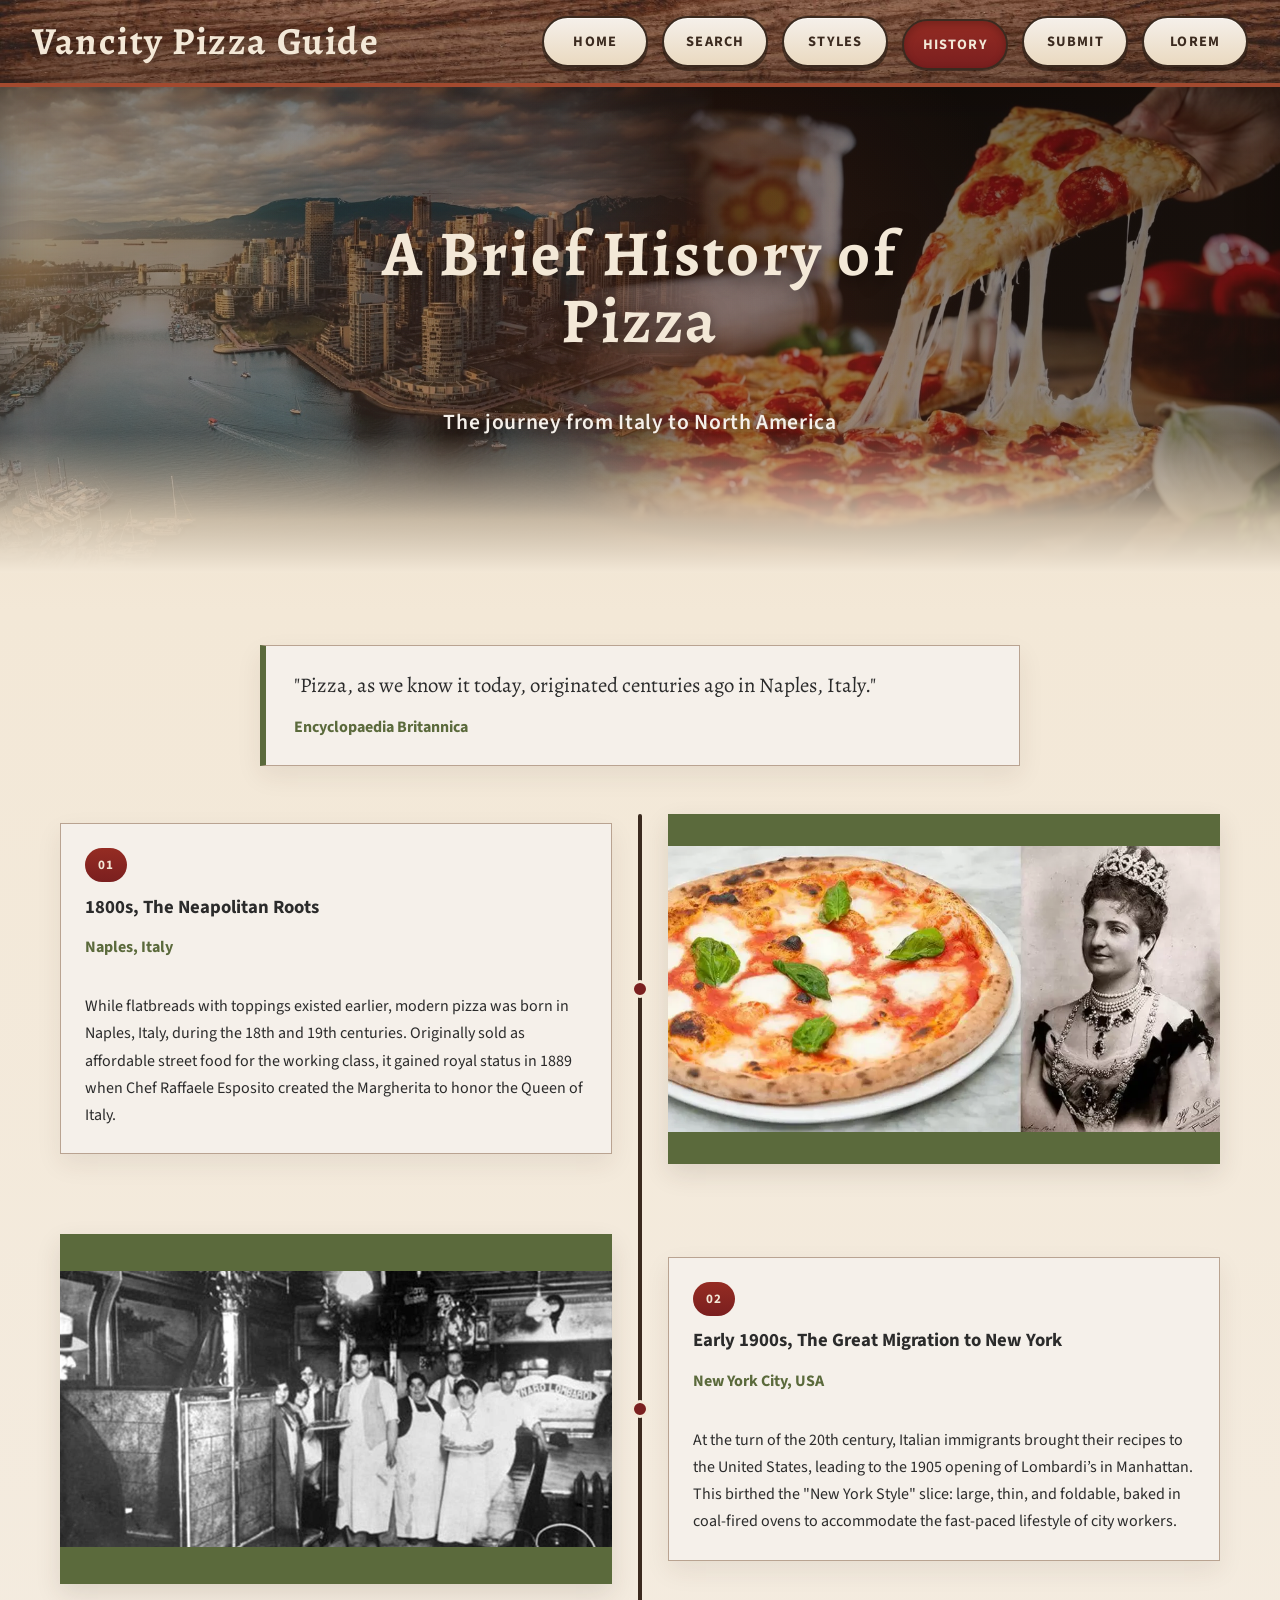
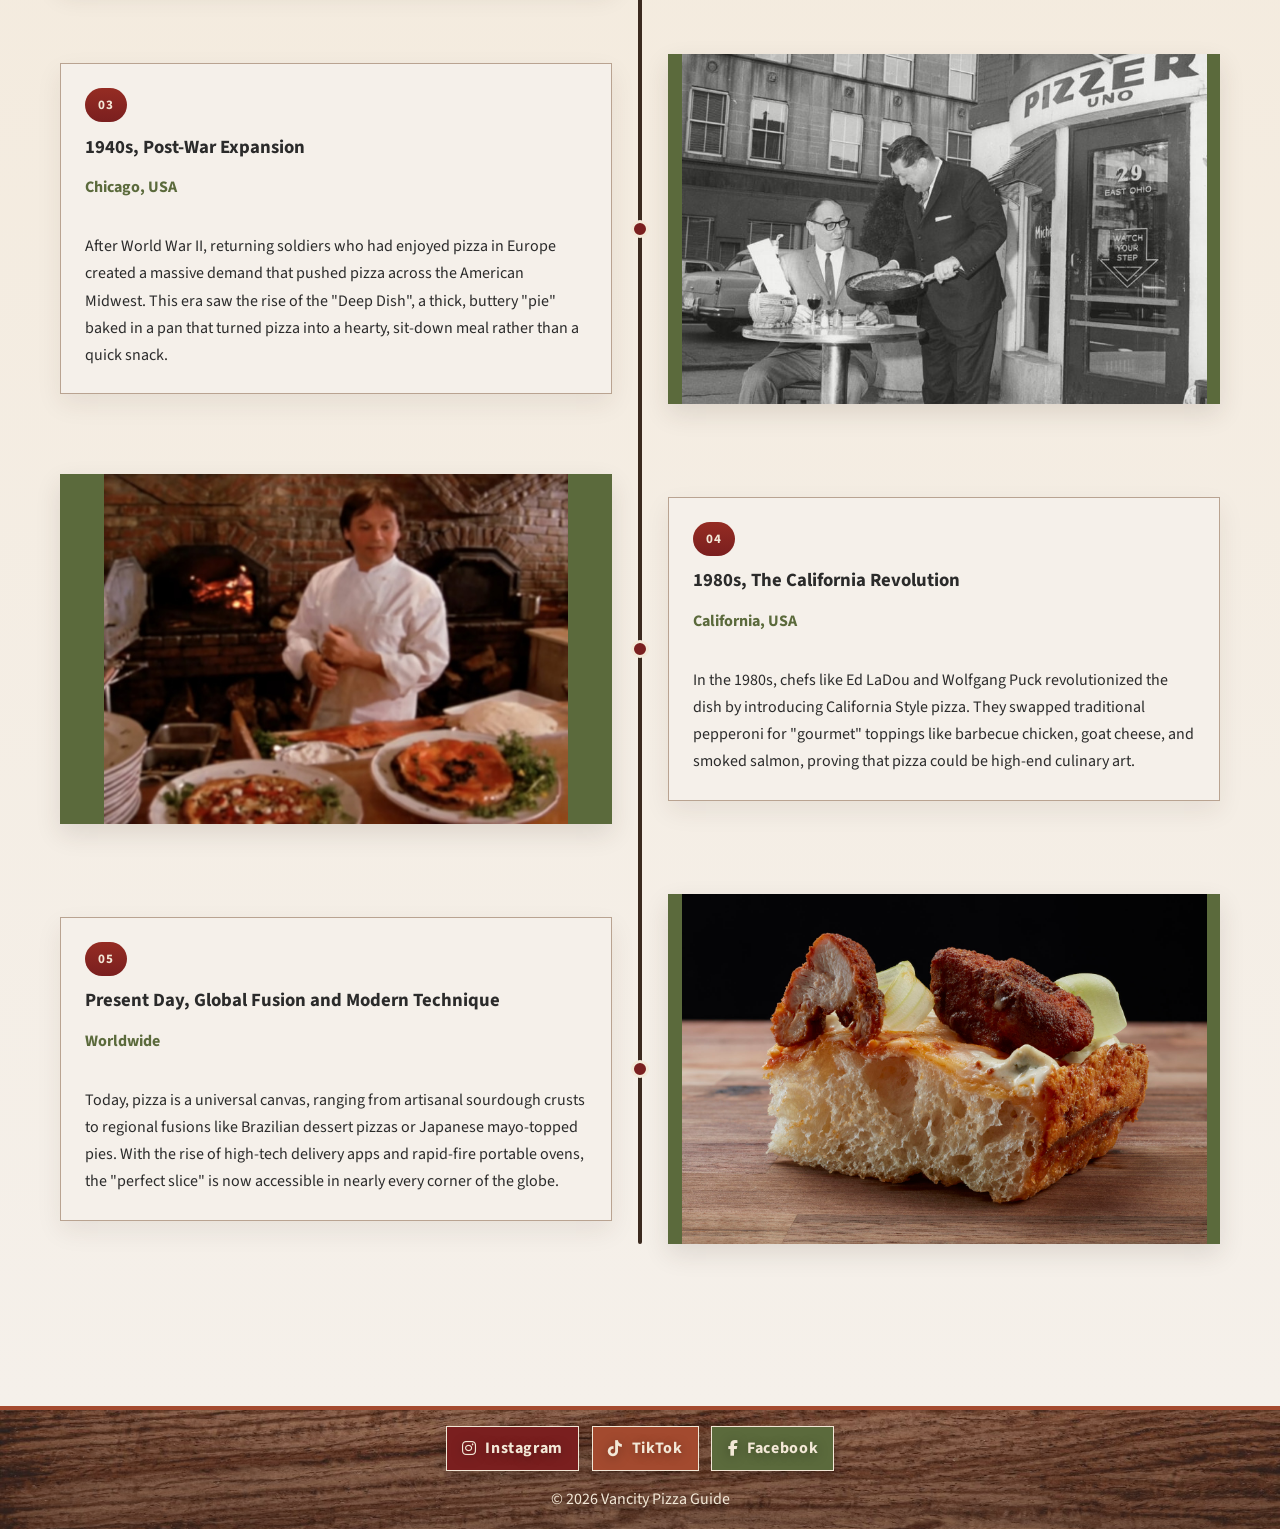
==== commit f366f65c: "changed the table to load as cards on smaller screens" ====
--- a/history.html
+++ b/history.html
@@ -150,7 +150,7 @@
                     <span>Facebook</span>
                 </a>
             </div>
-            <p>&copy; 2026 Vancouver Pizza Guide</p>
+            <p>&copy; 2026 Vancity Pizza Guide</p>
         </footer>
         
     </body>
--- a/css/styles.css
+++ b/css/styles.css
@@ -35,7 +35,7 @@
   flex-direction: column;
   background-color: var(--canvas);
   color: var(--soft-charcoal);
-  font-family: var(--font-body);
+  font: 1rem/1.6 var(--font-body);
 }
 
 img {
@@ -64,6 +64,24 @@
   margin: 0 auto;
 }
 
+/* shared content text, labels, spacing, and heading rhythm consistent. */
+.page-content p,
+.page-content li,
+.search-form label,
+.recommendation-form label {
+  line-height: 1.7;
+}
+
+.page-content p + p {
+  margin-top: 1rem;
+}
+
+.page-content h2,
+.page-content h3,
+.page-content h4 {
+  line-height: 1.2;
+}
+
 /* Shared section headings keep each page intro visually consistent. */
 .page-content > section > h2 {
   max-width: 700px;
@@ -77,7 +95,6 @@
 }
 
 /* ==================== Hero ==================== */
-/* The hero reuses the same image treatment so every page opens with the same visual anchor. */
 
 .hero {
   position: relative;
@@ -157,7 +174,6 @@
 }
 
 /* ==================== Header ==================== */
-/* The shared header uses a compact grid on small screens and expands later in media queries. */
 
 .site-header {
   background-image:
@@ -201,7 +217,6 @@
 }
 
 /* ==================== Nav Bar ==================== */
-/* Mobile navigation stays collapsed until JavaScript marks the header as ready. */
 
 .menu-toggle {
   display: none;
@@ -318,7 +333,7 @@
 }
 
 /* ==================== Footer ==================== */
-/* Footer social links share a base style and swap accent colors through custom properties. */
+
 footer {
   padding: 1rem 1.5rem;
   text-align: center;
@@ -398,7 +413,6 @@
 
 
 /* ==================== Home Page ==================== */
-/* Reusable panel styling keeps cards and content blocks visually related without repeating declarations. */
 
 .guide-card,
 .site-description,
@@ -499,8 +513,8 @@
 
 
 /* ==================== Search Page ==================== */
-/* Search and submit forms share the same field and button language so the controls feel related. */
-
+
+/* Prevents background from changing color when page loads search results*/
 .search-page main {
   background: var(--parchment);
 }
@@ -727,6 +741,63 @@
   background-color: var(--canvas);
 }
 
+/* Makes the table stack into card-like rows on smaller screens. */
+.pizza-styles-table--stacked {
+  min-width: 0;
+  border: 0;
+  background: transparent;
+}
+
+.pizza-styles-table--stacked thead {
+  display: none;
+}
+
+.pizza-styles-table--stacked,
+.pizza-styles-table--stacked tbody,
+.pizza-styles-table--stacked tr,
+.pizza-styles-table--stacked th,
+.pizza-styles-table--stacked td {
+  display: block;
+  width: 100%;
+}
+
+.pizza-styles-table--stacked tr {
+  margin-bottom: 1rem;
+  border: 1px solid var(--border-color);
+  background: var(--surface);
+  box-shadow: var(--panel-shadow);
+}
+
+.pizza-styles-table--stacked tbody th,
+.pizza-styles-table--stacked td {
+  border: 0;
+  border-bottom: 1px solid var(--border-color);
+}
+
+.pizza-styles-table--stacked tbody th {
+  background: linear-gradient(180deg, #952c23 0%, var(--deep-brick) 100%);
+  color: var(--parchment);
+}
+
+.pizza-styles-table--stacked td:last-child {
+  border-bottom: 0;
+}
+
+.pizza-styles-table--stacked td::before {
+  content: attr(data-label);
+  display: block;
+  margin-bottom: 0.25rem;
+  font-weight: 700;
+  color: var(--olive-accent);
+}
+
+/* Keeps the table caption centered while the table is stacked on mobile. */
+.pizza-styles-table--stacked caption {
+  display: block;
+  width: 100%;
+  text-align: center;
+}
+
 /* ==================== History Page ==================== */
 /* The timeline keeps a simple single-column flow first, then alternates panels on larger screens. */
 
@@ -1108,6 +1179,46 @@
     --timeline-gutter: 3rem;
     row-gap: 1.25rem;
   }
+
+  /* Styles page */
+
+  /* Turns the stacked cards back into a table on tablets and larger screens. */
+  .pizza-styles-table--stacked {
+    display: table;
+    border: 1px solid var(--border-color);
+    background-color: var(--surface);
+  }
+
+  .pizza-styles-table--stacked thead {
+    display: table-header-group;
+  }
+
+  .pizza-styles-table--stacked tbody {
+    display: table-row-group;
+  }
+
+  .pizza-styles-table--stacked tr {
+    display: table-row;
+    margin-bottom: 0;
+    border: 0;
+    box-shadow: none;
+  }
+
+  .pizza-styles-table--stacked th,
+  .pizza-styles-table--stacked td {
+    display: table-cell;
+    width: auto;
+    border: 1px solid var(--border-color);
+  }
+
+  .pizza-styles-table--stacked td::before {
+    content: none;
+  }
+
+  /* Change: restore normal caption behavior once the table layout returns. */
+  .pizza-styles-table--stacked caption {
+    display: table-caption;
+  }
 }
 
 /* Desktop layout */
@@ -1202,11 +1313,9 @@
   .site-header.nav-ready.nav-open .site-nav,
   .site-nav {
     width: auto;
-    margin-left: 0;
     display: flex;
     flex-direction: row;
     flex-wrap: wrap;
-    justify-content: flex-end;
     align-items: center;
     gap: 0.9rem;
   }
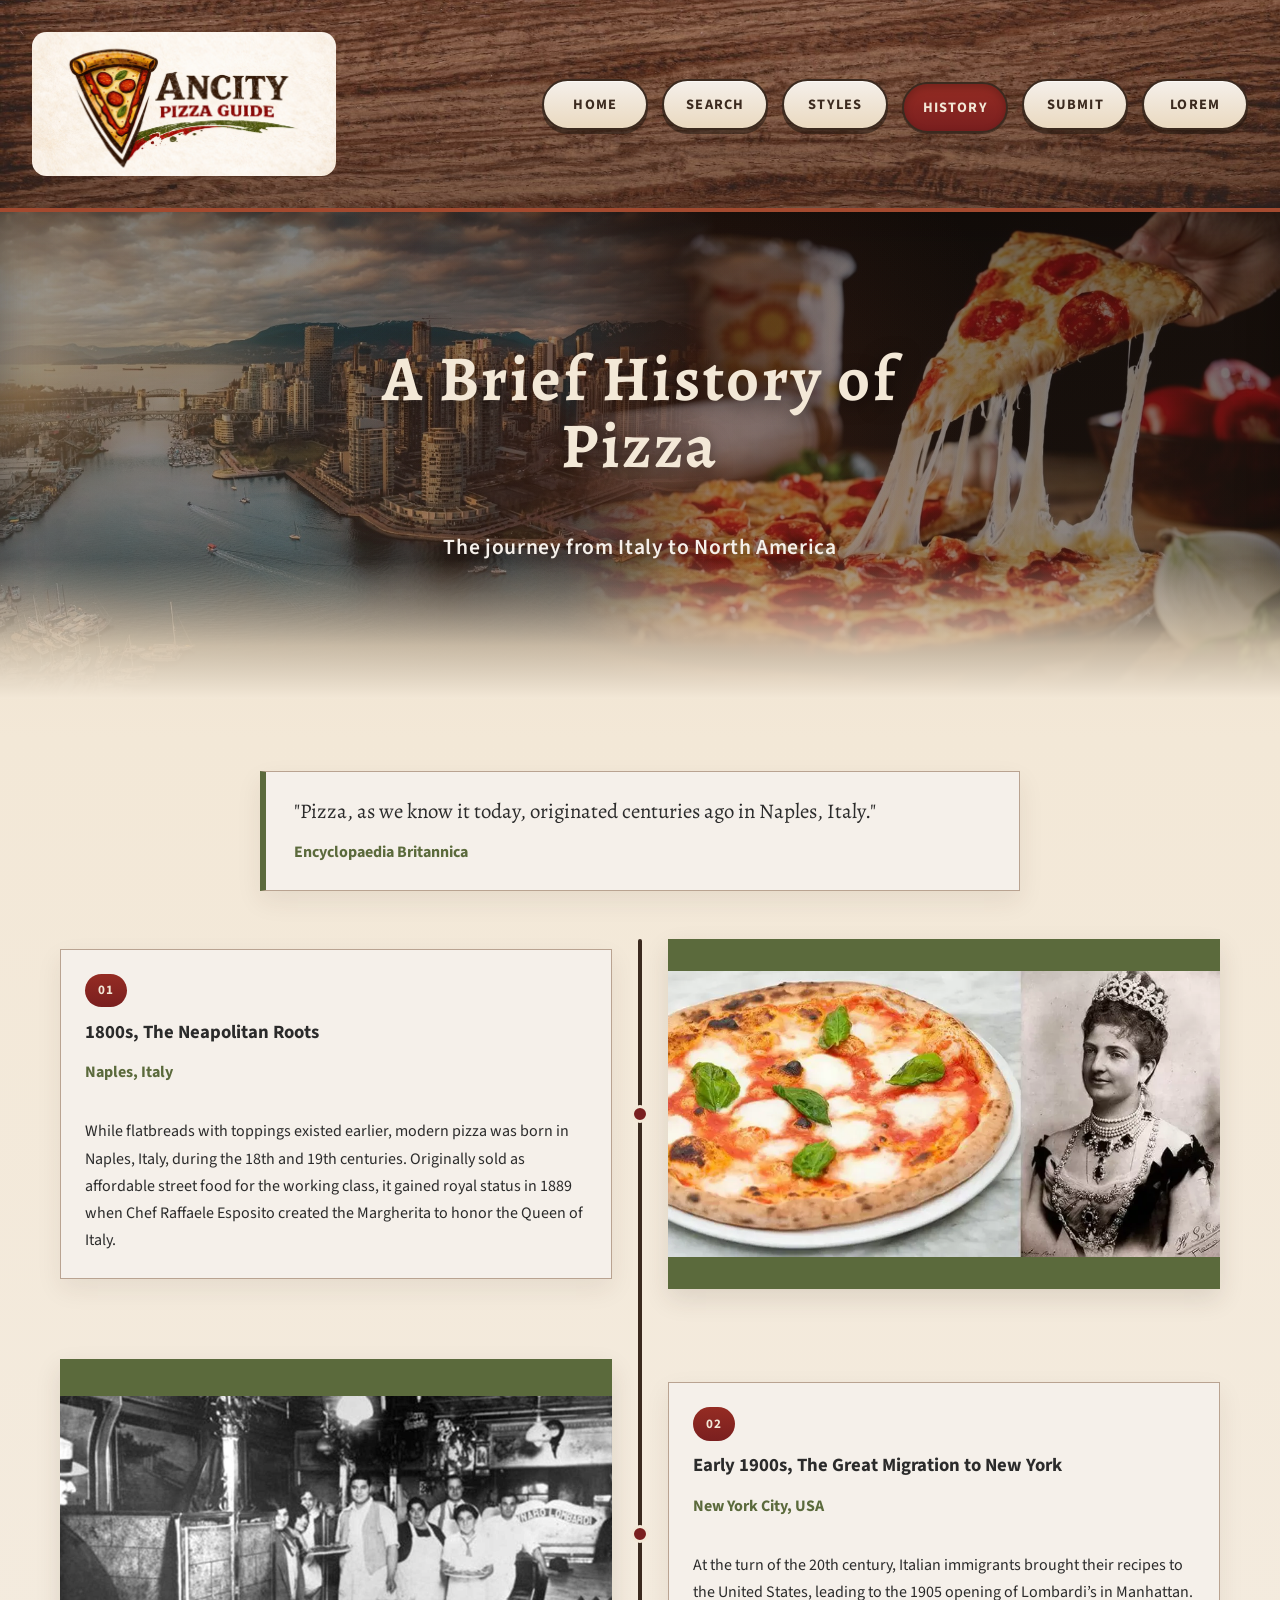
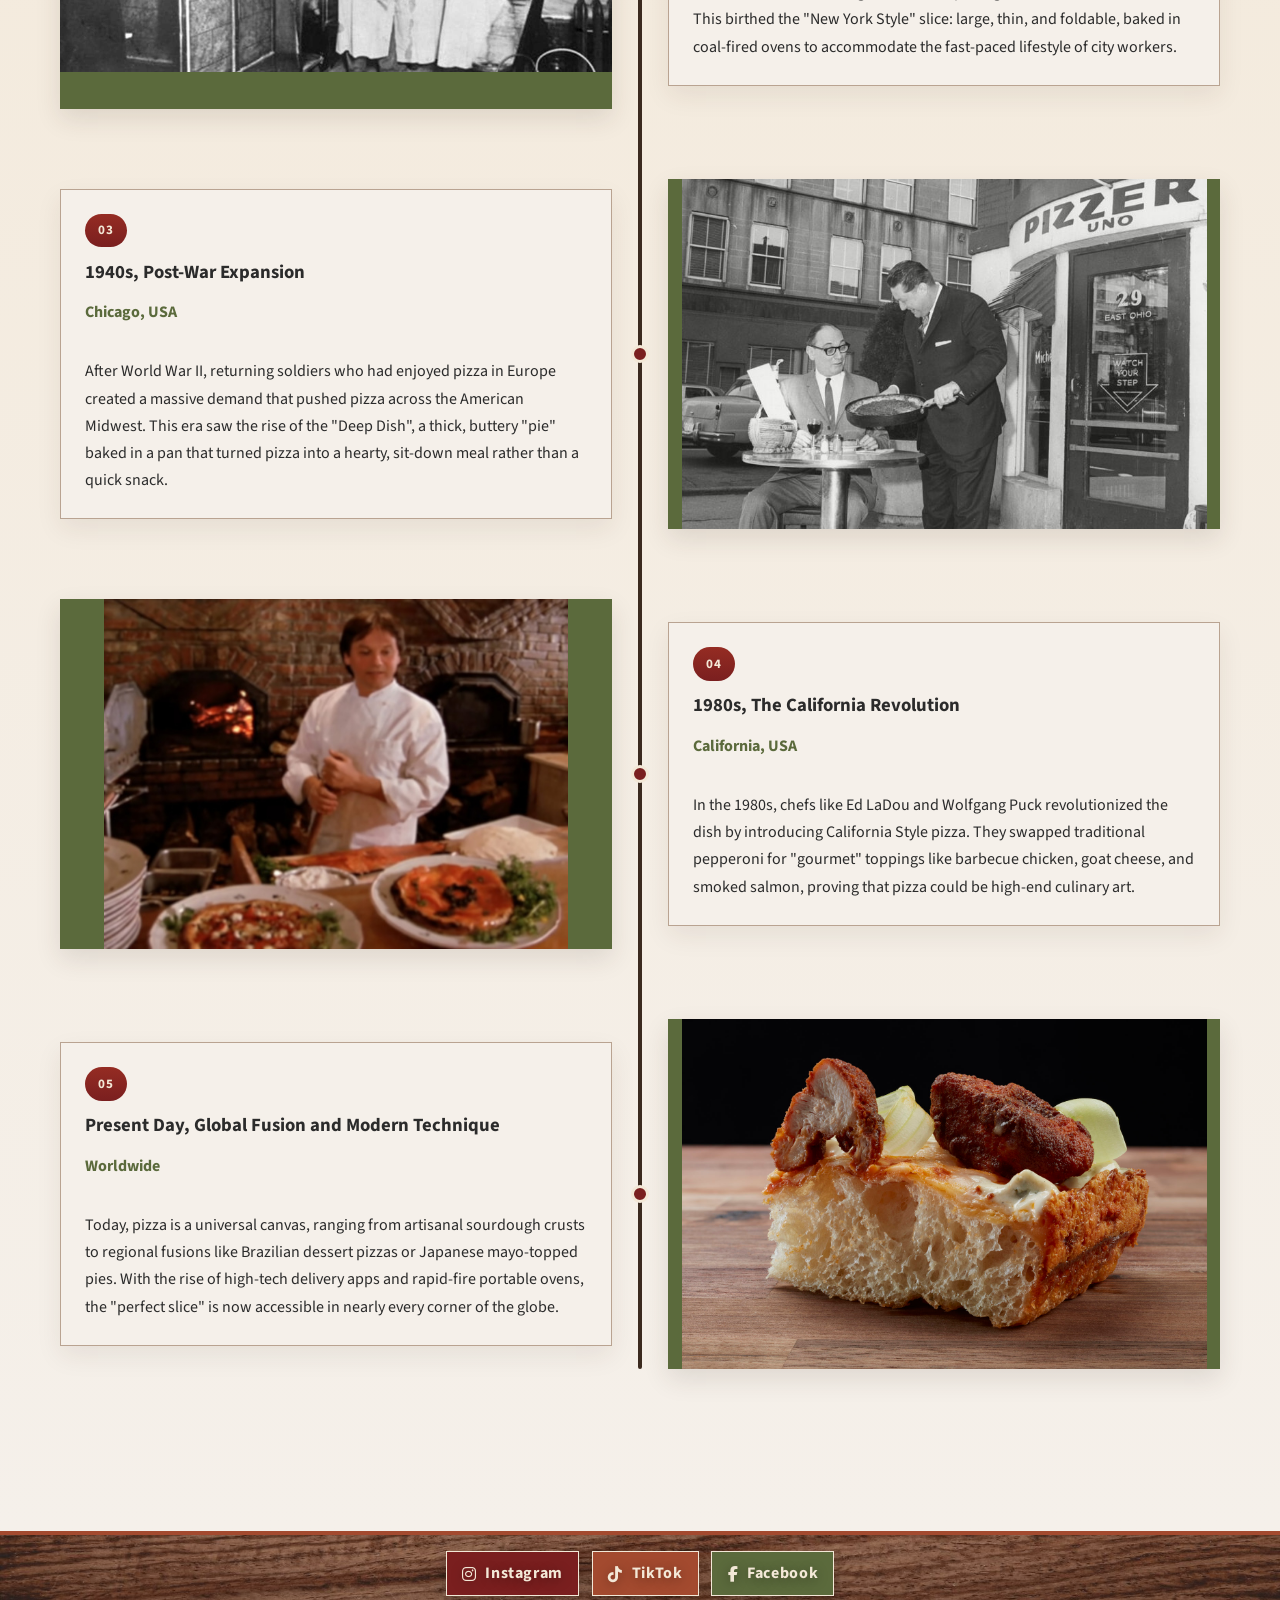
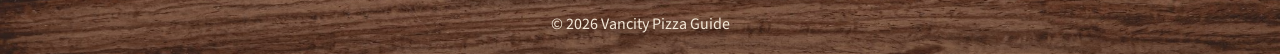
==== commit 24adc88f: "Created a logo for the site, made some edits to existing elements" ====
--- a/history.html
+++ b/history.html
@@ -18,7 +18,9 @@
         <header class="site-header">
             <div class="site-header__inner">
                 <h1 class="site-title">
-                    <a href="index.html">Vancity Pizza Guide</a>
+                    <a href="index.html">
+                        <img src="images/site-logo.jpg" alt="Vancity Pizza Guide">
+                    </a>
                 </h1>
 
                 <button class="menu-toggle" type="button">
--- a/css/styles.css
+++ b/css/styles.css
@@ -198,32 +198,39 @@
 .site-title {
   margin: 0;
   min-width: 0;
-  font-family: var(--font-display);
-  font-size: clamp(1.9rem, 3vw, 2.75rem);
-  font-weight: 700;
-  letter-spacing: 0.04em;
-  line-height: 1.1;
+  align-self: center;
+  margin-top: 1rem;
 }
 
 .site-title a {
-  color: var(--parchment);
-  text-decoration: none;
-  text-shadow: 0 2px 12px rgba(0, 0, 0, 0.35);
-}
-
-.site-title a:hover,
-.site-title a:focus-visible {
-  color: var(--surface);
-}
+  display: inline-flex;
+  align-items: center;
+  justify-content: center;
+  width: 19rem;
+  height: 9rem;
+  max-width: 100%;
+  /* text-decoration: none; */
+  overflow: hidden;
+  border-radius: 0.9rem;
+}
+
+.site-title img {
+  width: 100%;
+  height: 100%;
+  object-fit: cover;
+  transform: scale(1.25) translateX(10px);
+}
+
 
 /* ==================== Nav Bar ==================== */
 
+/* Menu Button */
 .menu-toggle {
   display: none;
   align-items: center;
   justify-content: center;
-  width: 4rem;
-  height: 4rem;
+  width: 5rem;
+  height: 5rem;
   padding: 0.8rem;
   border: 2px solid var(--parchment);
   border-radius: 50%;
@@ -240,7 +247,7 @@
 
 .menu-toggle img {
   display: block;
-  max-width: 3.2rem;
+  max-width: 4rem;
 }
 
 .site-header.nav-open .menu-toggle {
@@ -258,6 +265,7 @@
     0 1px 0 var(--button-shadow);
 }
 
+/* Nav Buttons */
 .site-nav {
   width: 100%;
   display: flex;
@@ -1090,18 +1098,8 @@
 /* ==================== Media Queries ==================== */
 /* Layout changes only enhance upward from the mobile base so the smallest screens stay stable. */
 
-/* Small mobile layout: 320px maximum width */
+/* Small mobile layout */
 @media (max-width: 320px) {
-  /* Nav Bar | Header */
-  .site-title {
-    width: min-content;
-  }
-
-  .site-title a {
-    display: block;
-    line-height: 1;
-  }
-
   /* history timeline */
   .history-timeline {
     padding: 1.25rem 1rem;
@@ -1142,7 +1140,7 @@
   }
 }
 
-/* Tablet layout: 768px minimum width */
+/* Tablet layout */
 @media (min-width: 768px) {
   /* Nav Bar | Header */
   .site-header__inner {
@@ -1181,7 +1179,6 @@
   }
 
   /* Styles page */
-
   /* Turns the stacked cards back into a table on tablets and larger screens. */
   .pizza-styles-table--stacked {
     display: table;
@@ -1306,8 +1303,8 @@
   }
 }
 
-/* Wide desktop layout */
-@media (min-width: 1200px) {
+/* Nav Bar on wide desktop layout */
+@media (min-width: 1100px) {
   /* Nav Bar | Header */
   .site-header.nav-ready .site-nav,
   .site-header.nav-ready.nav-open .site-nav,
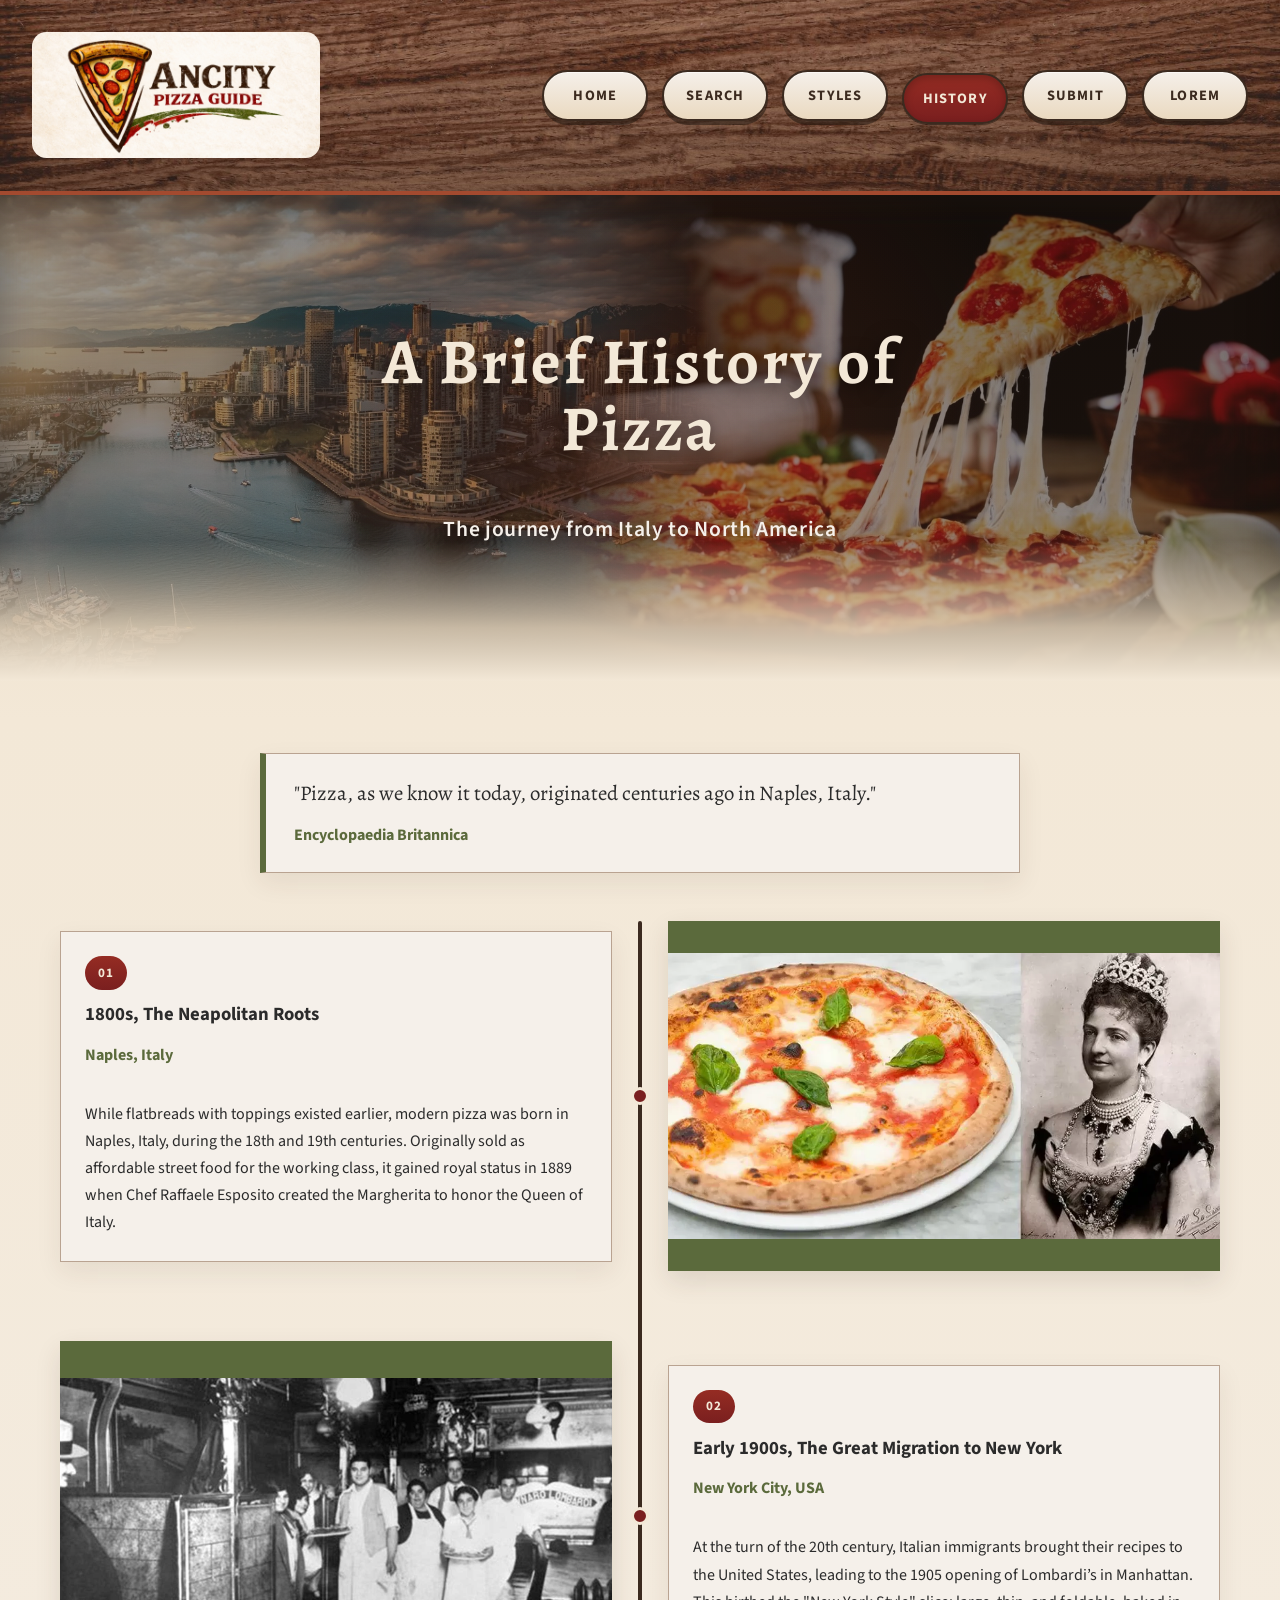
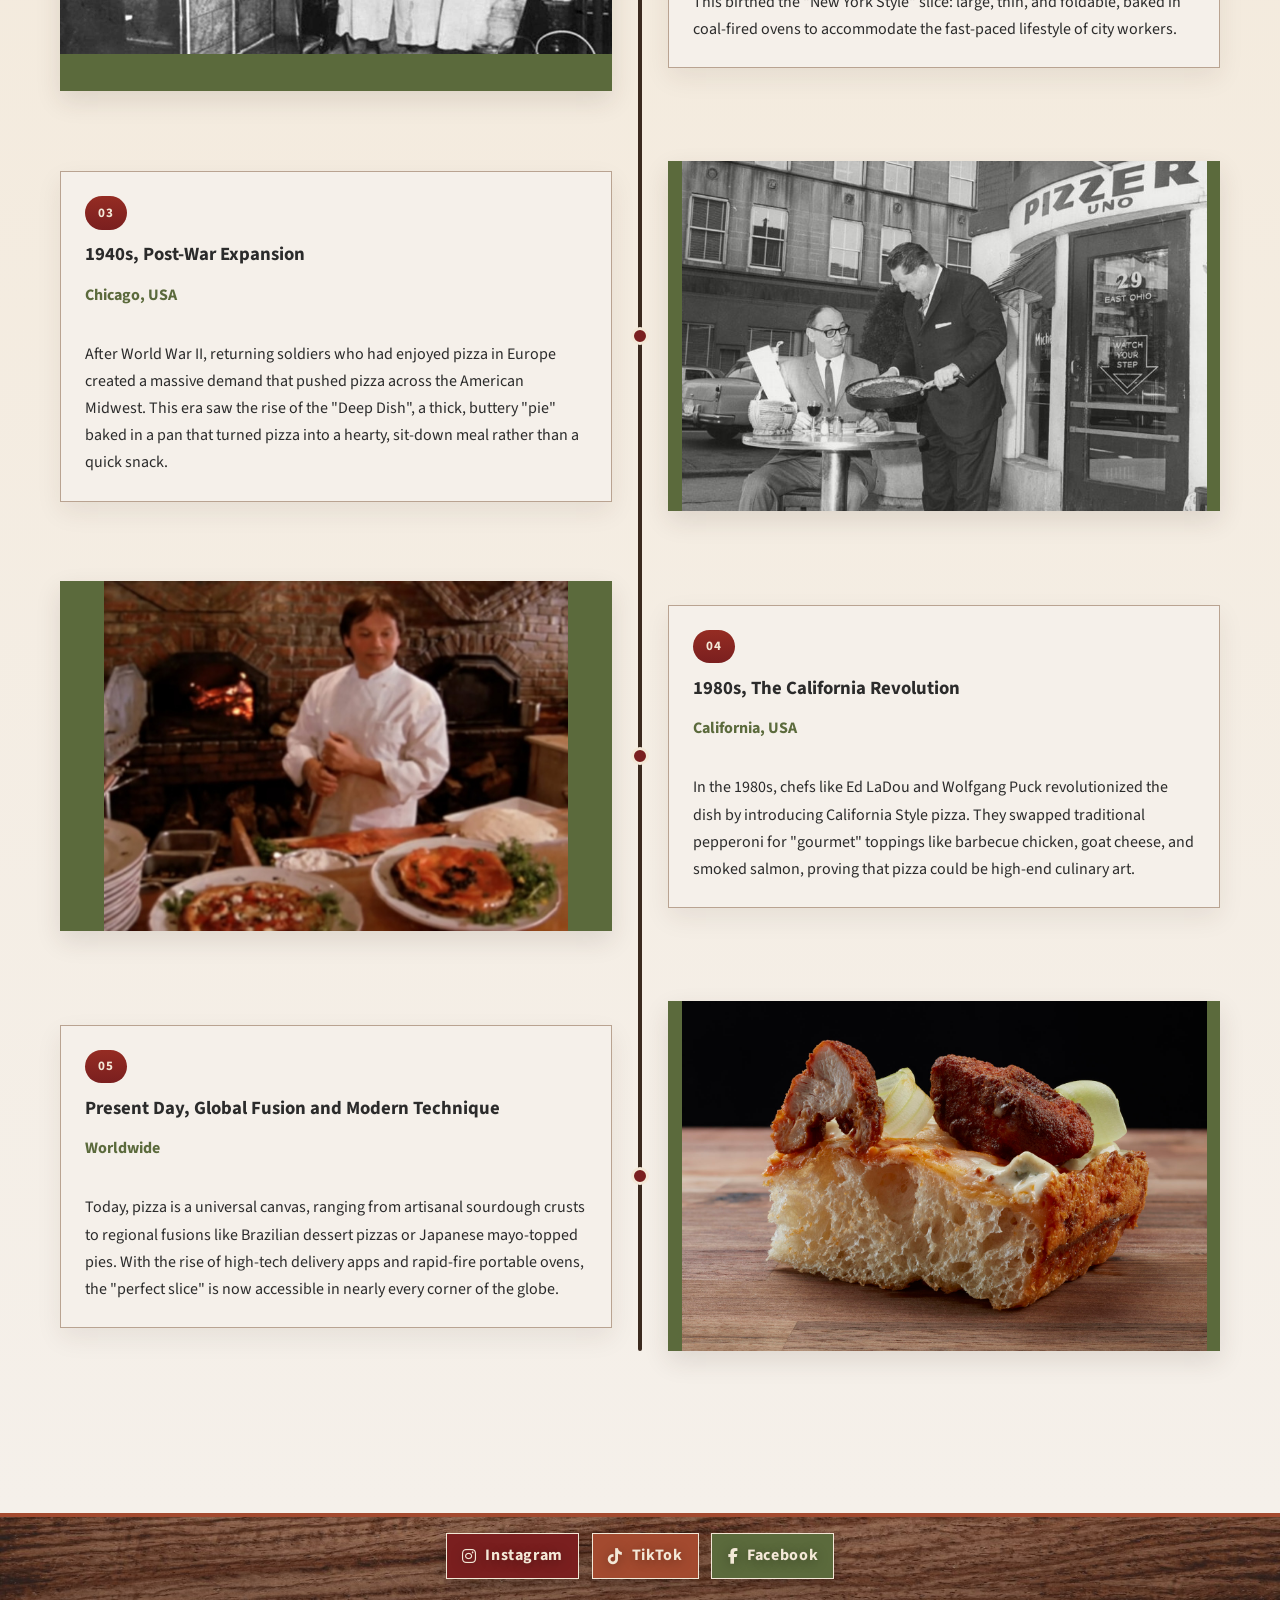
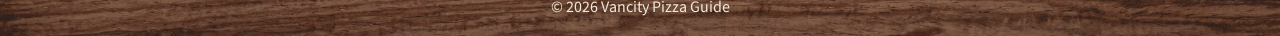
==== commit 74e6548d: "Changed class name from site-header__inner to match other class name conventions, added soem more co" ====
--- a/history.html
+++ b/history.html
@@ -16,7 +16,7 @@
 
         <!-- Shared site header with the brand link and responsive navigation. -->
         <header class="site-header">
-            <div class="site-header__inner">
+            <div class="site-header-inner">
                 <h1 class="site-title">
                     <a href="index.html">
                         <img src="images/site-logo.jpg" alt="Vancity Pizza Guide">
--- a/css/styles.css
+++ b/css/styles.css
@@ -44,12 +44,13 @@
 
 a {
   color: var(--deep-brick);
+  text-decoration: none;
 }
 
 main {
   flex: 1 0 auto;
   padding: 2rem var(--page-gutter) 4rem;
-  /* Cascading background*/
+  /* Cascading background color */
   background: linear-gradient(
     180deg,
     var(--canvas) 0%,
@@ -59,12 +60,10 @@
 }
 
 .page-content {
-  width: 100%;
-  max-width: 1600px;
+  max-width: 1400px;
   margin: 0 auto;
 }
 
-/* shared content text, labels, spacing, and heading rhythm consistent. */
 .page-content p,
 .page-content li,
 .search-form label,
@@ -82,7 +81,7 @@
   line-height: 1.2;
 }
 
-/* Shared section headings keep each page intro visually consistent. */
+/* Styling h2 elements except for the hero */
 .page-content > section > h2 {
   max-width: 700px;
   margin: 0 auto 1.5rem;
@@ -96,6 +95,7 @@
 
 /* ==================== Hero ==================== */
 
+/* Banner background and overall layout */
 .hero {
   position: relative;
   margin: -2rem calc(var(--page-gutter) * -1) 2.75rem;
@@ -105,11 +105,9 @@
   place-items: center;
   text-align: center;
   overflow: hidden;
-  background-image:
+  background:
     linear-gradient(rgba(25, 18, 13, 0.55), rgba(59, 42, 31, 0.42)),
-    url("../images/vancouver-pizza-banner-blend.jpg");
-  background-position: center;
-  background-size: cover;
+    url("../images/vancouver-pizza-banner-blend.jpg") center / cover;
   box-shadow:
     inset 0 16px 36px rgba(0, 0, 0, 0.16),
     inset 0 -22px 44px rgba(0, 0, 0, 0.32);
@@ -123,6 +121,7 @@
   inset: 0;
 }
 
+/* Decorative color overlays */
 .hero::before {
   background:
     radial-gradient(
@@ -138,6 +137,7 @@
     );
 }
 
+/* Fade the hero into the page background */
 .hero::after {
   inset: auto 0 0;
   height: clamp(80px, 12vw, 140px);
@@ -149,6 +149,7 @@
   );
 }
 
+/* Keep hero copy above the overlays */
 .hero > * {
   position: relative;
   z-index: 1;
@@ -175,17 +176,20 @@
 
 /* ==================== Header ==================== */
 
+/* Wood-textured background */
 .site-header {
-  background-image:
+  position: relative;
+  z-index: 20;
+  background:
     linear-gradient(rgba(43, 27, 21, 0.36), rgba(43, 27, 21, 0.52)),
-    url("../images/wood-texture.jpg");
-  background-position: center;
-  background-size: cover;
+    url("../images/wood-texture.jpg") center / cover;
   border-bottom: 4px solid var(--burnt-clay);
   box-shadow: 0 12px 28px rgba(59, 42, 31, 0.2);
 }
 
-.site-header__inner {
+/* Inner header layout */
+.site-header-inner {
+  position: relative;
   max-width: 1600px;
   margin: 0 auto;
   padding: 1rem 1.5rem;
@@ -195,6 +199,7 @@
   gap: 1.5rem;
 }
 
+/* Logo container */
 .site-title {
   margin: 0;
   min-width: 0;
@@ -202,36 +207,42 @@
   margin-top: 1rem;
 }
 
+/* Logo link frame */
 .site-title a {
   display: inline-flex;
   align-items: center;
   justify-content: center;
-  width: 19rem;
-  height: 9rem;
+  width: clamp(12rem, 55vw, 18rem);
+  height: clamp(5.5rem, 26vw, 7.9rem);
   max-width: 100%;
-  /* text-decoration: none; */
   overflow: hidden;
   border-radius: 0.9rem;
 }
 
+/* Logo image crop and positioning */
 .site-title img {
   width: 100%;
   height: 100%;
   object-fit: cover;
-  transform: scale(1.25) translateX(10px);
+  transform: scale(1.25) translateX(10px) translateY(-2px);
 }
 
 
 /* ==================== Nav Bar ==================== */
+
+/* Shared nav/button alignment */
+.menu-toggle,
+.site-nav a {
+  align-items: center;
+  justify-content: center;
+}
 
 /* Menu Button */
 .menu-toggle {
   display: none;
-  align-items: center;
-  justify-content: center;
-  width: 5rem;
-  height: 5rem;
-  padding: 0.8rem;
+  width: clamp(3.9rem, 16vw, 5rem);
+  height: clamp(3.9rem, 16vw, 5rem);
+  padding: clamp(0.45rem, 2vw, 0.8rem);
   border: 2px solid var(--parchment);
   border-radius: 50%;
   background: var(--burnt-clay);
@@ -247,7 +258,7 @@
 
 .menu-toggle img {
   display: block;
-  max-width: 4rem;
+  max-width: 115%;
 }
 
 .site-header.nav-open .menu-toggle {
@@ -276,8 +287,6 @@
 
 .site-nav a {
   display: flex;
-  align-items: center;
-  justify-content: center;
   width: 100%;
   min-width: 0;
   padding: 0.7rem 1rem;
@@ -319,6 +328,7 @@
   transform: translateY(3px);
 }
 
+/* Shared focus styles */
 .site-nav a:focus-visible,
 .site-title a:focus-visible,
 .menu-toggle:focus-visible {
@@ -331,13 +341,36 @@
   justify-self: end;
 }
 
+/* Dropdown menu */
 .site-header.nav-ready .site-nav {
-  display: none;
-  grid-column: 1 / -1;
+  position: absolute;
+  top: calc(100% + 4px);
+  right: 0;
+  left: 0;
+  z-index: 5;
+  display: flex;
+  padding: 1rem;
+  border-top: 0;
+  border-radius: 0 0 1.2rem 1.2rem;
+  background: rgba(163, 74, 47, 0.96);
+  box-shadow: 0 18px 28px rgba(59, 42, 31, 0.18);
+  opacity: 0;
+  visibility: hidden;
+  pointer-events: none;
+  transform: translateY(-0.85rem) scaleY(0.92);
+  transform-origin: top center;
+  transition:
+    opacity 180ms ease,
+    transform 260ms ease,
+    visibility 0s linear 260ms;
 }
 
 .site-header.nav-ready.nav-open .site-nav {
-  display: flex;
+  opacity: 1;
+  visibility: visible;
+  pointer-events: auto;
+  transform: translateY(0) scaleY(1);
+  transition-delay: 0s;
 }
 
 /* ==================== Footer ==================== */
@@ -345,11 +378,9 @@
 footer {
   padding: 1rem 1.5rem;
   text-align: center;
-  background-image:
+  background:
     linear-gradient(rgba(43, 27, 21, 0.36), rgba(43, 27, 21, 0.52)),
-    url("../images/wood-texture.jpg");
-  background-position: center;
-  background-size: cover;
+    url("../images/wood-texture.jpg") center / cover;
   border-top: 4px solid var(--burnt-clay);
   color: var(--parchment);
   text-shadow: 0 2px 12px rgba(0, 0, 0, 0.35);
@@ -402,7 +433,6 @@
 }
 
 .footer-social-link--instagram {
-  --social-bg: var(--deep-brick);
   --social-hover-bg: #f04f6d;
   --social-hover-border: #f7aa53;
 }
@@ -422,6 +452,7 @@
 
 /* ==================== Home Page ==================== */
 
+/* Shared panel shadows */
 .guide-card,
 .site-description,
 .styles-overview,
@@ -435,6 +466,8 @@
   box-shadow: var(--panel-shadow);
 }
 
+/* Shared panel surfaces */
+.guide-card,
 .site-description,
 .styles-overview,
 .table-wrapper,
@@ -450,15 +483,14 @@
   margin: 0 auto 2rem;
 }
 
+/* Home guide cards */
 .guide-card-grid {
   display: grid;
   gap: 1.25rem;
 }
 
 .guide-card {
-  border: 1px solid var(--border-color);
   border-top: 5px solid var(--olive-accent);
-  background: var(--surface);
   overflow: hidden;
 }
 
@@ -477,8 +509,12 @@
   object-fit: cover;
 }
 
+.guide-card h3,
+.guide-card p {
+  margin: 0;
+}
+
 .guide-card h3 {
-  margin: 0;
   padding: 0 1.25rem;
   font-family: var(--font-display);
   font-size: 1.85rem;
@@ -486,7 +522,6 @@
 }
 
 .guide-card p {
-  margin: 0;
   padding: 0 1.25rem 1.4rem;
   color: var(--soft-charcoal);
   line-height: 1.6;
@@ -497,6 +532,7 @@
   background: linear-gradient(180deg, var(--surface) 0%, var(--canvas) 100%);
 }
 
+/* Site intro panel */
 .site-description {
   margin: 0 auto;
   padding: 1.75rem 2rem;
@@ -522,11 +558,12 @@
 
 /* ==================== Search Page ==================== */
 
-/* Prevents background from changing color when page loads search results*/
+/* Bug fix for the background color changing when the results load */
 .search-page main {
   background: var(--parchment);
 }
 
+/* Search form layout */
 .search-form {
   display: grid;
   gap: 1rem;
@@ -553,6 +590,7 @@
   text-align: center;
 }
 
+/* Shared form controls */
 .search-form select,
 .recommendation-form input,
 .recommendation-form select,
@@ -580,9 +618,9 @@
   border-color: var(--olive-accent);
   outline: 3px solid var(--focus-ring);
   box-shadow: 0 0 0 4px var(--focus-shadow);
-  background-color: var(--surface);
-}
-
+}
+
+/* Form action buttons */
 .form-buttons {
   display: flex;
   gap: 1rem;
@@ -590,8 +628,7 @@
   width: 100%;
 }
 
-.form-buttons button,
-.form-button button {
+:is(.form-buttons, .form-button) button {
   min-width: 140px;
   padding: 0.7rem 1.15rem;
   border: 1px solid var(--olive-accent);
@@ -613,24 +650,22 @@
     background 160ms ease;
 }
 
-.form-buttons button:hover,
-.form-buttons button:focus-visible,
-.form-button button:hover,
-.form-button button:focus-visible {
+:is(.form-buttons, .form-button) button:hover,
+:is(.form-buttons, .form-button) button:focus-visible {
   background: linear-gradient(180deg, #7a8d53 0%, #647444 100%);
   box-shadow:
     inset 0 1px 0 rgba(255, 255, 255, 0.22),
     0 4px 0 var(--button-shadow);
 }
 
-.form-buttons button:active,
-.form-button button:active {
+:is(.form-buttons, .form-button) button:active {
   transform: translateY(3px);
   box-shadow:
     inset 0 3px 8px rgba(0, 0, 0, 0.2),
     0 1px 0 var(--button-shadow);
 }
 
+/* Search results */
 .results-grid {
   display: grid;
   gap: 1rem;
@@ -670,13 +705,20 @@
 }
 
 /* ==================== Styles Page ==================== */
-/* The styles page uses one panel system for the explainer copy and the comparison table. */
-
+
+/* Centers the overview panel and table wrapper within the page content */
+.styles-overview,
+.table-wrapper {
+  margin: 0 auto;
+}
+
+/* Intro panel */
 .styles-overview {
-  margin: 0 auto 1.5rem;
+  margin-bottom: 1.5rem;
   padding: 1.75rem 2rem;
 }
 
+/* Highlight list */
 .styles-highlight-list {
   margin: 0;
   padding-left: 1.4rem;
@@ -688,12 +730,13 @@
   color: var(--olive-accent);
 }
 
+/* Table container */
 .table-wrapper {
-  margin: 0 auto;
   padding: 1.5rem;
   overflow-x: auto;
 }
 
+/* Base table */
 .pizza-styles-table {
   width: 100%;
   border-collapse: collapse;
@@ -723,9 +766,13 @@
   vertical-align: top;
 }
 
-.pizza-styles-table thead th {
+.pizza-styles-table thead th,
+.pizza-styles-table--stacked tbody th {
   background: linear-gradient(180deg, #952c23 0%, var(--deep-brick) 100%);
   color: var(--parchment);
+}
+
+.pizza-styles-table thead th {
   font-family: var(--font-display);
   letter-spacing: 0.04em;
 }
@@ -750,6 +797,11 @@
 }
 
 /* Makes the table stack into card-like rows on smaller screens. */
+
+.pizza-styles-table--stacked tbody th {
+    color: var(--parchment);
+}
+
 .pizza-styles-table--stacked {
   min-width: 0;
   border: 0;
@@ -782,11 +834,6 @@
   border-bottom: 1px solid var(--border-color);
 }
 
-.pizza-styles-table--stacked tbody th {
-  background: linear-gradient(180deg, #952c23 0%, var(--deep-brick) 100%);
-  color: var(--parchment);
-}
-
 .pizza-styles-table--stacked td:last-child {
   border-bottom: 0;
 }
@@ -807,14 +854,14 @@
 }
 
 /* ==================== History Page ==================== */
-/* The timeline keeps a simple single-column flow first, then alternates panels on larger screens. */
-
-/* Timeline Styling*/
+
+/* Timeline formatting*/
 .history-timeline {
   margin: 0 auto;
   padding: 1.25rem;
 }
 
+/* Intro quote */
 .history-quote {
   max-width: 760px;
   margin: 0 auto 3rem;
@@ -837,6 +884,7 @@
   color: var(--olive-accent);
 }
 
+/* Timeline structure */
 .timeline-list {
   --timeline-gutter: 2.75rem;
   --timeline-marker-offset: 0.875rem;
@@ -873,10 +921,16 @@
   content: none;
 }
 
+.timeline-content,
+.timeline-image {
+  position: relative;
+  width: 100%;
+  min-height: 0;
+}
+
+/* Timeline text content */
 .timeline-content {
-  width: 100%;
   padding: 1.5rem;
-  min-height: 0;
   display: flex;
   flex-direction: column;
   justify-content: center;
@@ -895,11 +949,9 @@
   letter-spacing: 0.08em;
 }
 
+/* Timeline image */
 .timeline-image {
-  position: relative;
-  width: 100%;
   aspect-ratio: 16 / 10;
-  min-height: 0;
   background-color: var(--olive-accent);
   overflow: visible;
   box-shadow: var(--panel-shadow-strong);
@@ -927,12 +979,12 @@
   object-position: center;
 }
 
-.timeline-content h3 {
-  margin: 0 0 16px;
-}
-
+.timeline-content h3,
 .timeline-location {
   margin: 0 0 16px;
+}
+
+.timeline-location {
   font-weight: 700;
   color: var(--olive-accent);
 }
@@ -942,16 +994,21 @@
 }
 
 /* ==================== Submit Page ==================== */
-/* The submit page keeps the form layout narrow so the fields remain easy to scan and complete. */
 
 /* Form Styling */
+.recommendation-form-section,
+.form-button {
+  text-align: center;
+}
+
+/* Form container */
 .recommendation-form-section {
   max-width: 640px;
   margin: 0 auto;
   padding: 2rem 1.5rem;
-  text-align: center;
-}
-
+}
+
+/* Form layout */
 .recommendation-form {
   text-align: left;
 }
@@ -971,6 +1028,7 @@
   min-height: 120px;
 }
 
+/* Checkbox row */
 .checkbox-group {
   display: flex;
   align-items: flex-start;
@@ -984,14 +1042,11 @@
   accent-color: var(--olive-accent);
 }
 
-.form-button {
-  text-align: center;
-}
-
 .form-button button {
   min-width: 160px;
 }
 
+/* Screen-reader-only helper */
 .visually-hidden {
   position: absolute;
   width: 1px;
@@ -1004,8 +1059,8 @@
 }
 
 /* ==================== Lorem Page ==================== */
-/* The placeholder page borrows the same surfaces as the live content pages to stay visually consistent. */
-
+
+/* Inline text links */
 .lorem-page .page-content a {
   color: var(--olive-accent);
   font-weight: 700;
@@ -1019,10 +1074,22 @@
 }
 
 .lorem-page .page-content ul,
+.lorem-page .page-content ol,
+.lorem-page .page-content pre,
+.lorem-page .table-wrapper {
+  max-width: 760px;
+}
+
+.lorem-page .page-content ul,
+.lorem-page .page-content ol,
+.lorem-page .page-content pre {
+  margin: 1.5rem auto 2rem;
+}
+
+/* Lists */
+.lorem-page .page-content ul,
 .lorem-page .page-content ol {
-  margin: 1.5rem auto 2rem;
   padding: 1.5rem 1.5rem 1.5rem 3rem;
-  max-width: 760px;
 }
 
 .lorem-page .page-content ul li,
@@ -1051,9 +1118,8 @@
   color: var(--deep-brick);
 }
 
+/* Code samples */
 .lorem-page .page-content pre {
-  max-width: 760px;
-  margin: 1.5rem auto 2rem;
   padding: 1.25rem 1.5rem;
   border: 1px solid var(--border-color);
   background: var(--dark-wood);
@@ -1068,6 +1134,7 @@
   color: var(--parchment);
 }
 
+/* Image */
 .lorem-page .article-image {
   display: block;
   width: min(100%, 14rem);
@@ -1077,17 +1144,14 @@
   background: var(--parchment);
 }
 
+/* Quote */
 .lorem-page .history-quote {
   margin: 2rem auto;
   text-align: center;
 }
 
-.lorem-page .history-quote cite {
-  color: var(--olive-accent);
-}
-
+/* Table */
 .lorem-page .table-wrapper {
-  max-width: 760px;
   margin: 2rem auto;
 }
 
@@ -1096,10 +1160,10 @@
 }
 
 /* ==================== Media Queries ==================== */
-/* Layout changes only enhance upward from the mobile base so the smallest screens stay stable. */
 
 /* Small mobile layout */
 @media (max-width: 320px) {
+
   /* history timeline */
   .history-timeline {
     padding: 1.25rem 1rem;
@@ -1118,7 +1182,9 @@
   }
 }
 
+/* Narrow mobile adjustments */
 @media (max-width: 413px) {
+
   /* history timeline*/
   .timeline-list::before,
   .timeline-image::before {
@@ -1140,10 +1206,13 @@
   }
 }
 
+
 /* Tablet layout */
 @media (min-width: 768px) {
+
+  /* Header and nav layout */
   /* Nav Bar | Header */
-  .site-header__inner {
+  .site-header-inner {
     display: flex;
     flex-wrap: nowrap;
   }
@@ -1156,11 +1225,26 @@
   .site-header.nav-ready .site-nav,
   .site-header.nav-ready.nav-open .site-nav,
   .site-nav {
+    position: static;
+    top: auto;
+    right: auto;
+    left: auto;
+    z-index: auto;
     width: 22rem;
     margin-left: auto;
+    padding: 0;
+    border: 0;
+    border-radius: 0;
+    background: none;
+    box-shadow: none;
     display: grid;
     grid-template-columns: repeat(3, minmax(0, 1fr));
     align-items: stretch;
+    opacity: 1;
+    visibility: visible;
+    pointer-events: auto;
+    transform: none;
+    transition: none;
   }
 
   .site-nav a {
@@ -1168,6 +1252,12 @@
     min-width: 0;
   }
 
+  /* Home page cards */
+  .guide-card-grid {
+    grid-template-columns: repeat(3, minmax(0, 1fr));
+    align-items: stretch;
+  }
+
   /* history timeline */
   .history-timeline {
     padding: 1.75rem;
@@ -1179,7 +1269,12 @@
   }
 
   /* Styles page */
-  /* Turns the stacked cards back into a table on tablets and larger screens. */
+  /* Turns the stacked cards back into a table on tablets and larger screens */
+
+  .pizza-styles-table--stacked tbody th {
+    color: var(--olive-accent);
+  }
+
   .pizza-styles-table--stacked {
     display: table;
     border: 1px solid var(--border-color);
@@ -1212,23 +1307,19 @@
     content: none;
   }
 
-  /* Change: restore normal caption behavior once the table layout returns. */
+  /* Restores normal caption behavior once the table layout returns */
   .pizza-styles-table--stacked caption {
     display: table-caption;
   }
-}
+
+}
+
 
 /* Desktop layout */
 @media (min-width: 1024px) {
   /* Prevents uneven nav grid layout between 1023-1086px */
-  .site-header__inner {
+  .site-header-inner {
     padding: 1rem 2rem;
-  }
-
-  /* home page grid */
-  .guide-card-grid {
-    grid-template-columns: repeat(3, minmax(0, 1fr));
-    align-items: stretch;
   }
 
   /* history timeline */
@@ -1276,8 +1367,6 @@
 
   .timeline-image img {
     height: 350px;
-    object-fit: contain;
-    object-position: center;
   }
 
   /* odd rows: text left, image right */
@@ -1303,8 +1392,10 @@
   }
 }
 
+
 /* Nav Bar on wide desktop layout */
 @media (min-width: 1100px) {
+
   /* Nav Bar | Header */
   .site-header.nav-ready .site-nav,
   .site-header.nav-ready.nav-open .site-nav,
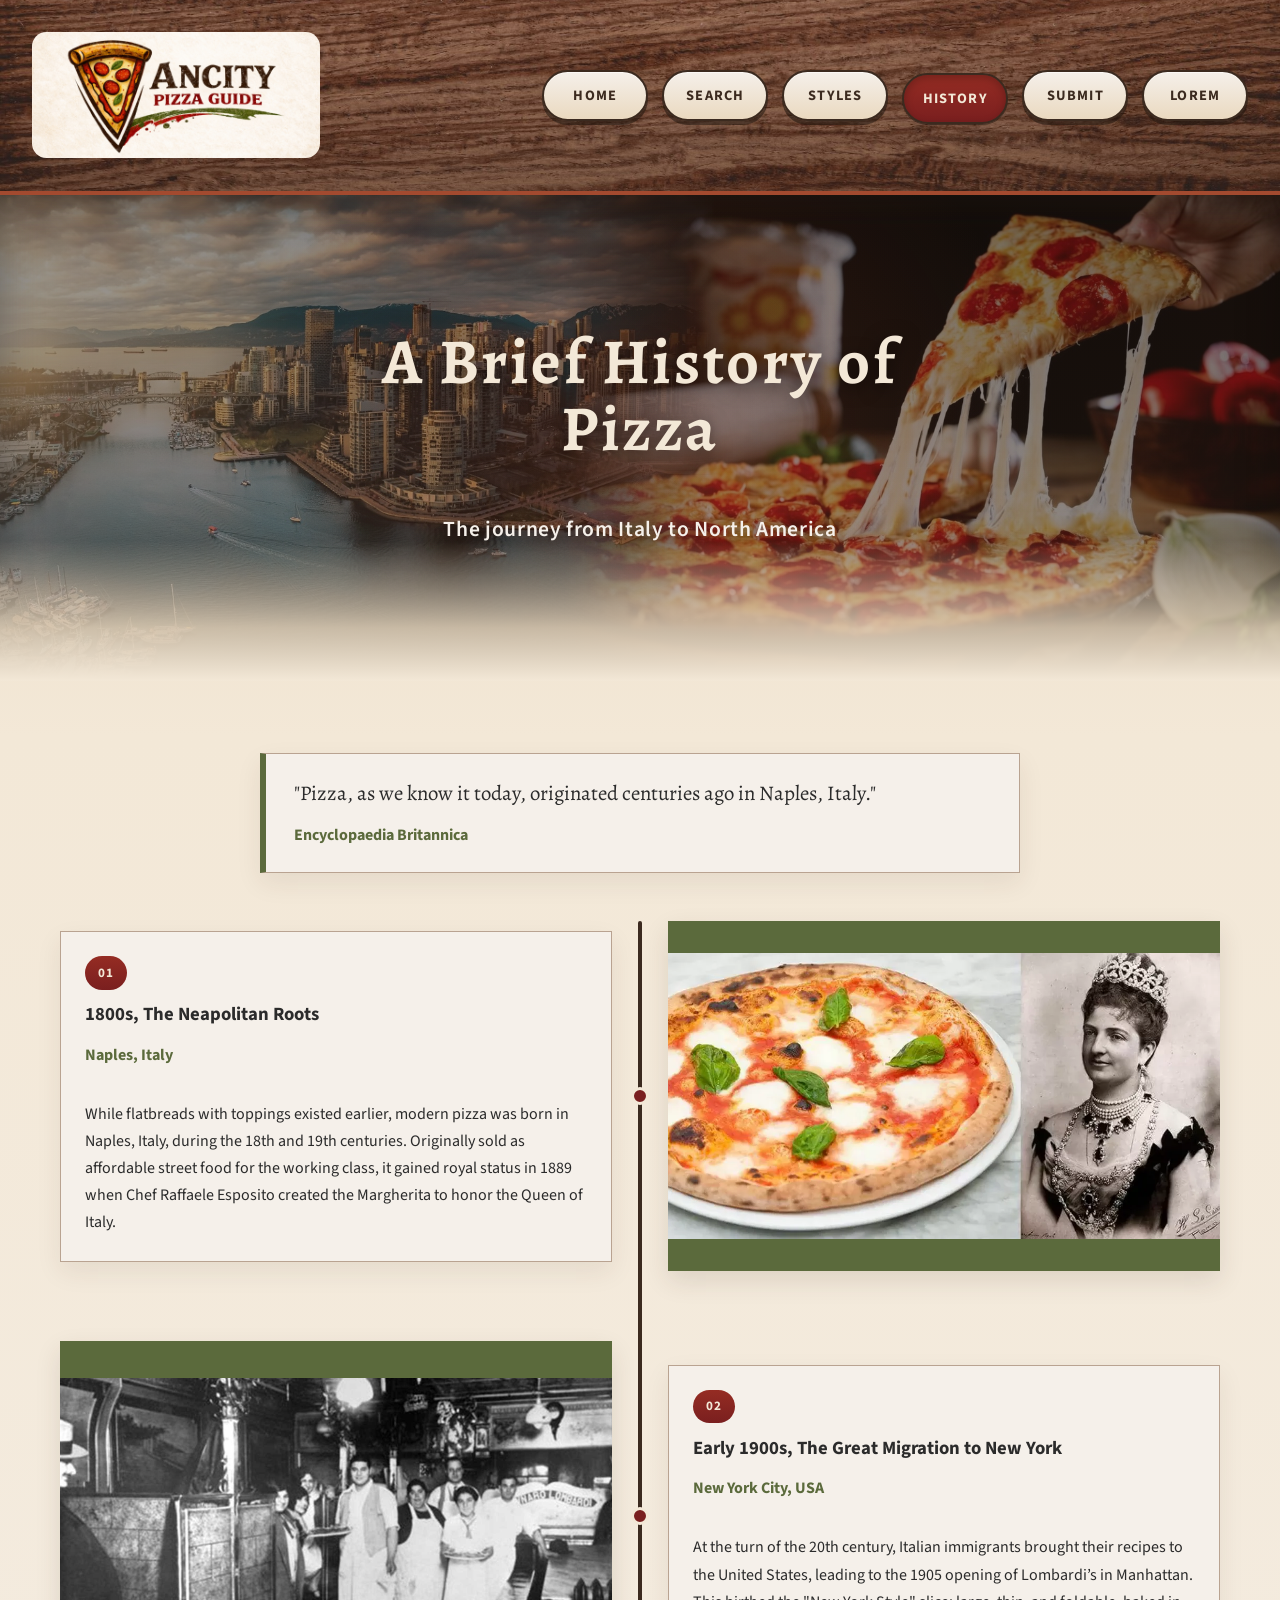
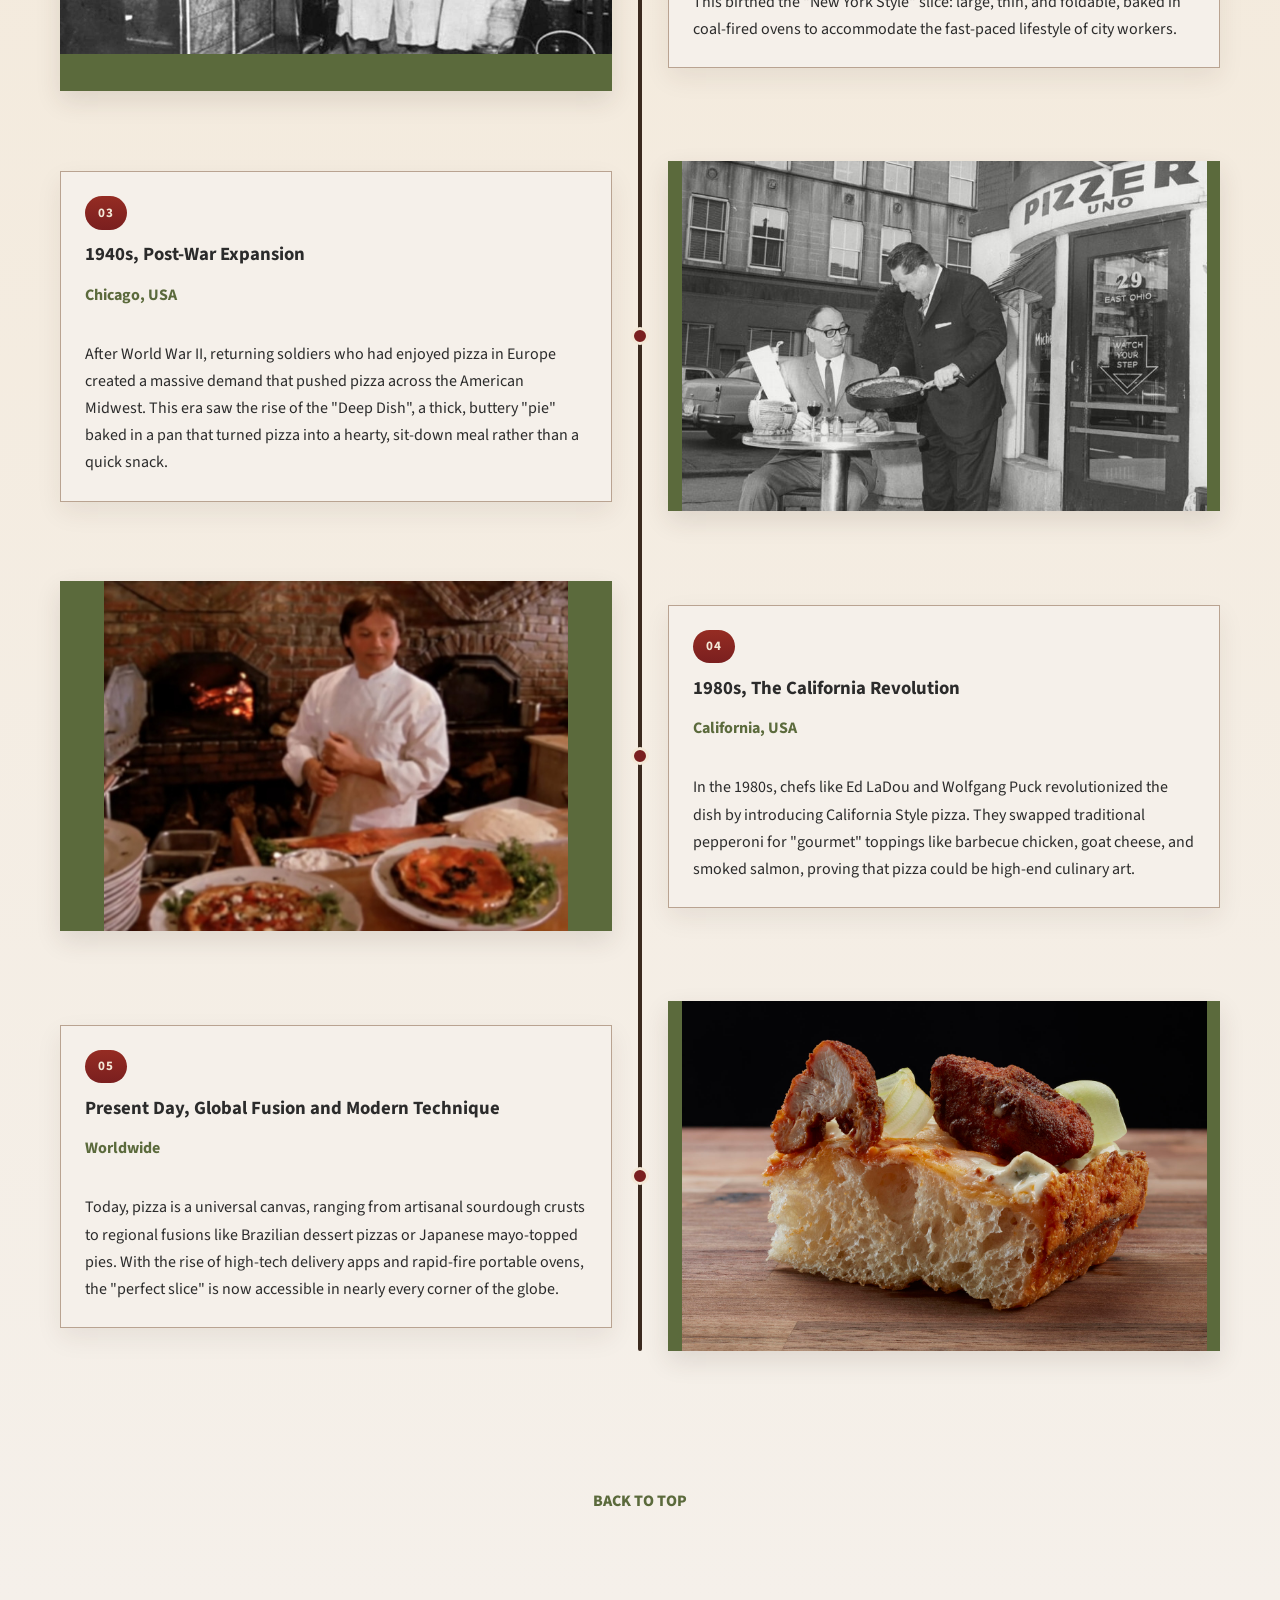
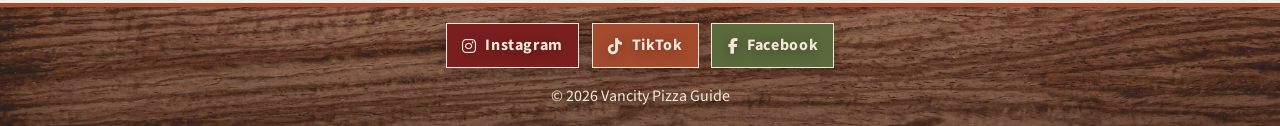
==== commit 3040ca51: "Added a back to top link" ====
--- a/history.html
+++ b/history.html
@@ -12,7 +12,7 @@
         <script src="js/nav.js" defer></script>
     </head>
 
-    <body>
+    <body id="top">
 
         <!-- Shared site header with the brand link and responsive navigation. -->
         <header class="site-header">
@@ -134,6 +134,10 @@
                 </section>
             </div>
 
+            <p class="back-to-top">
+                <a href="#top" class="text-link">Back to top</a>
+            </p>
+
         </main>
 
         <!-- Shared footer repeats the social links and site copyright. -->
--- a/css/styles.css
+++ b/css/styles.css
@@ -43,7 +43,6 @@
 }
 
 a {
-  color: var(--deep-brick);
   text-decoration: none;
 }
 
@@ -79,6 +78,26 @@
 .page-content h3,
 .page-content h4 {
   line-height: 1.2;
+}
+
+/* Text link styling */
+.back-to-top {
+  margin: 1.5rem;
+  padding-top: 1rem;
+  text-align: center;
+  text-transform: uppercase;
+  font-weight: 800;
+}
+
+.text-link {
+  color: var(--olive-accent);
+  text-decoration-thickness: 2px;
+  text-underline-offset: 0.16em;
+}
+
+.text-link:hover,
+.text-link:focus-visible {
+  color: var(--deep-brick);
 }
 
 /* Styling h2 elements except for the hero */
@@ -543,18 +562,6 @@
   line-height: 1.7;
 }
 
-.site-description a {
-  color: var(--olive-accent);
-  font-weight: 700;
-  text-decoration-thickness: 2px;
-  text-underline-offset: 0.16em;
-}
-
-.site-description a:hover,
-.site-description a:focus-visible {
-  color: var(--deep-brick);
-}
-
 
 /* ==================== Search Page ==================== */
 
@@ -1059,19 +1066,6 @@
 }
 
 /* ==================== Lorem Page ==================== */
-
-/* Inline text links */
-.lorem-page .page-content a {
-  color: var(--olive-accent);
-  font-weight: 700;
-  text-decoration-thickness: 2px;
-  text-underline-offset: 0.16em;
-}
-
-.lorem-page .page-content a:hover,
-.lorem-page .page-content a:focus-visible {
-  color: var(--deep-brick);
-}
 
 .lorem-page .page-content ul,
 .lorem-page .page-content ol,
